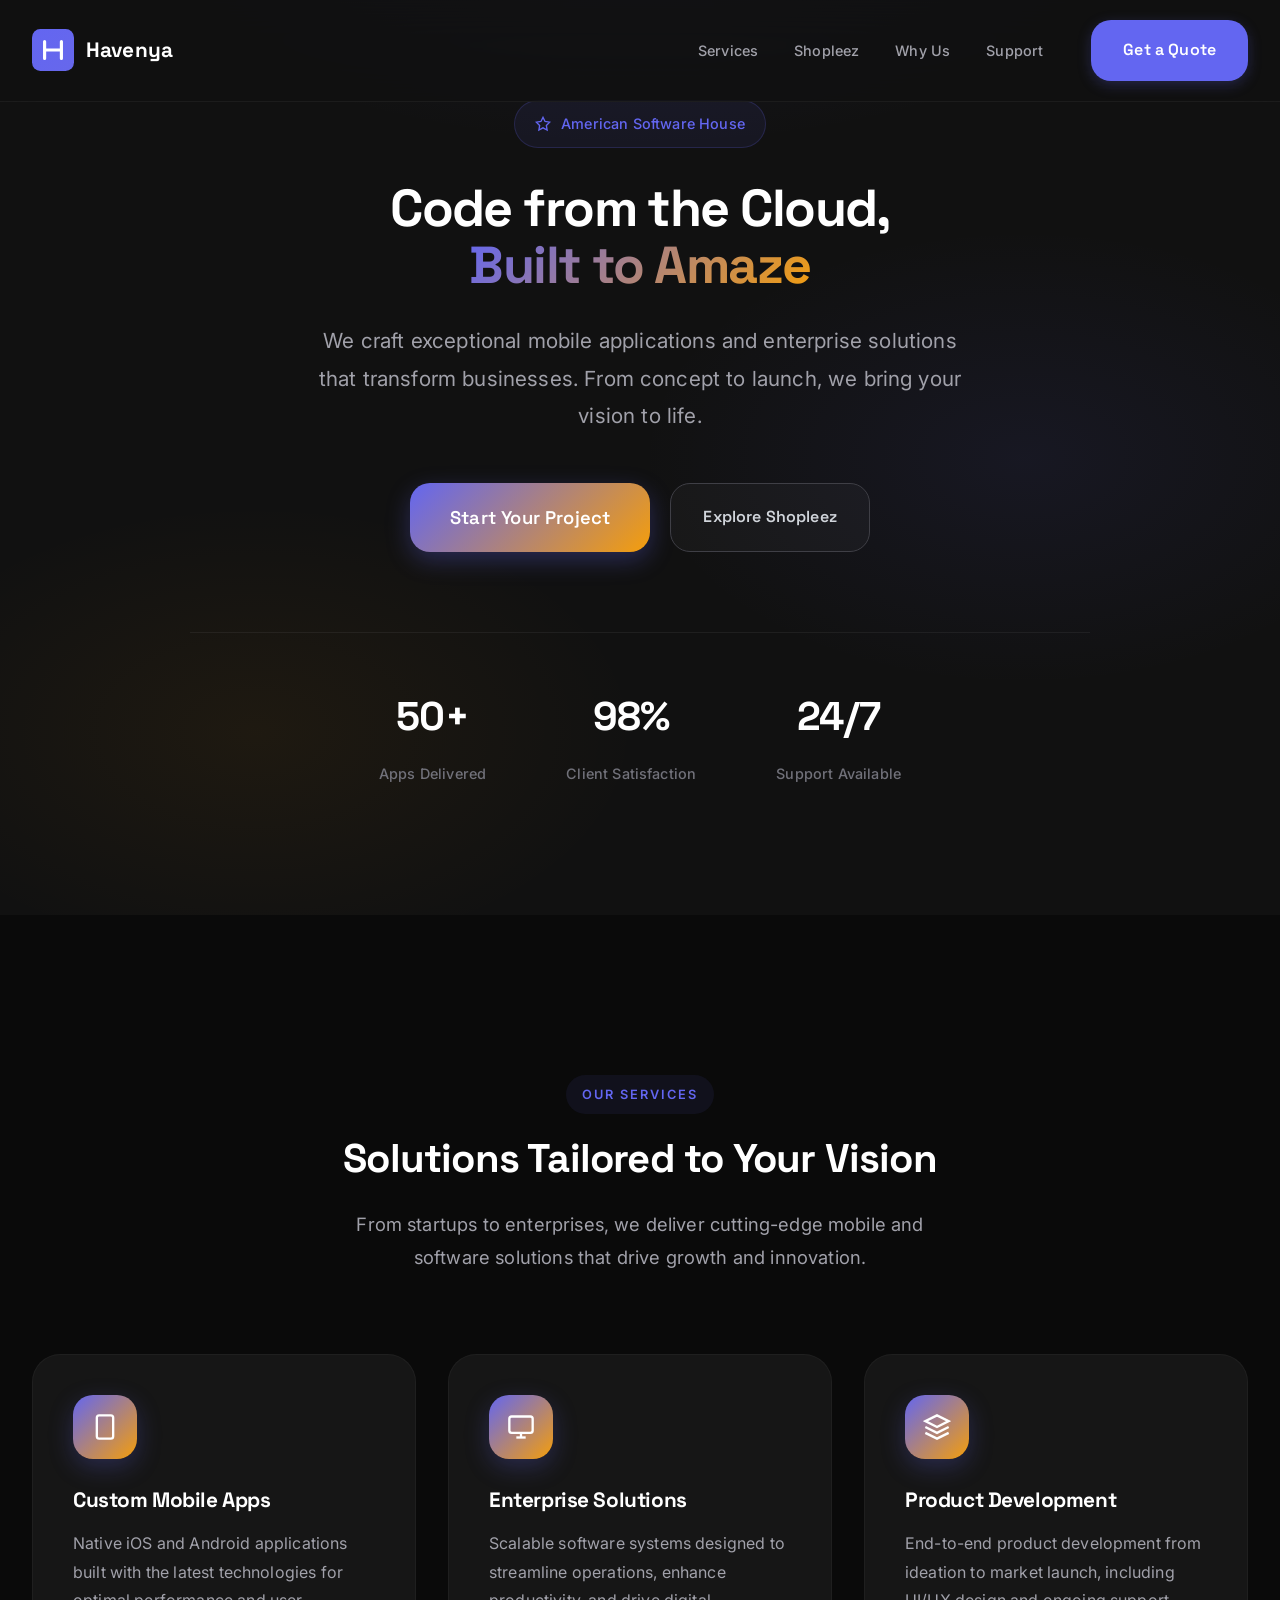
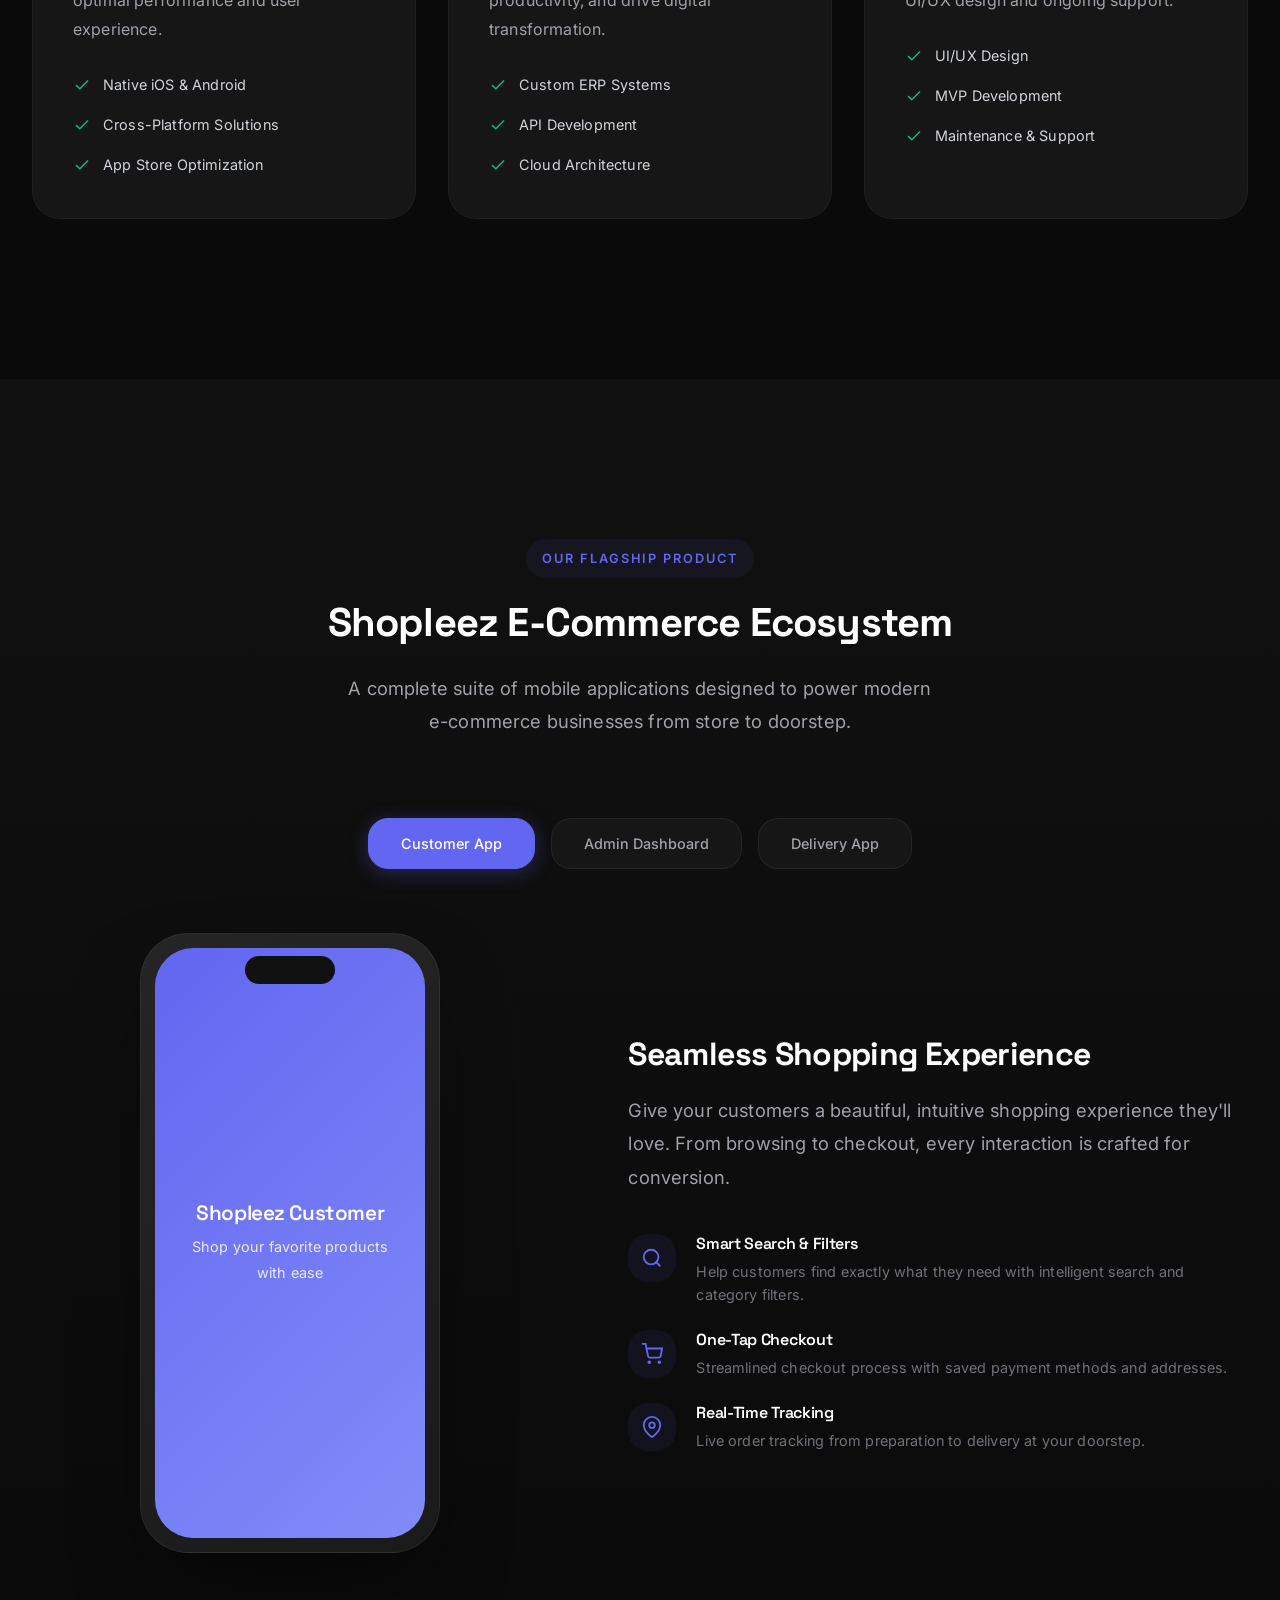
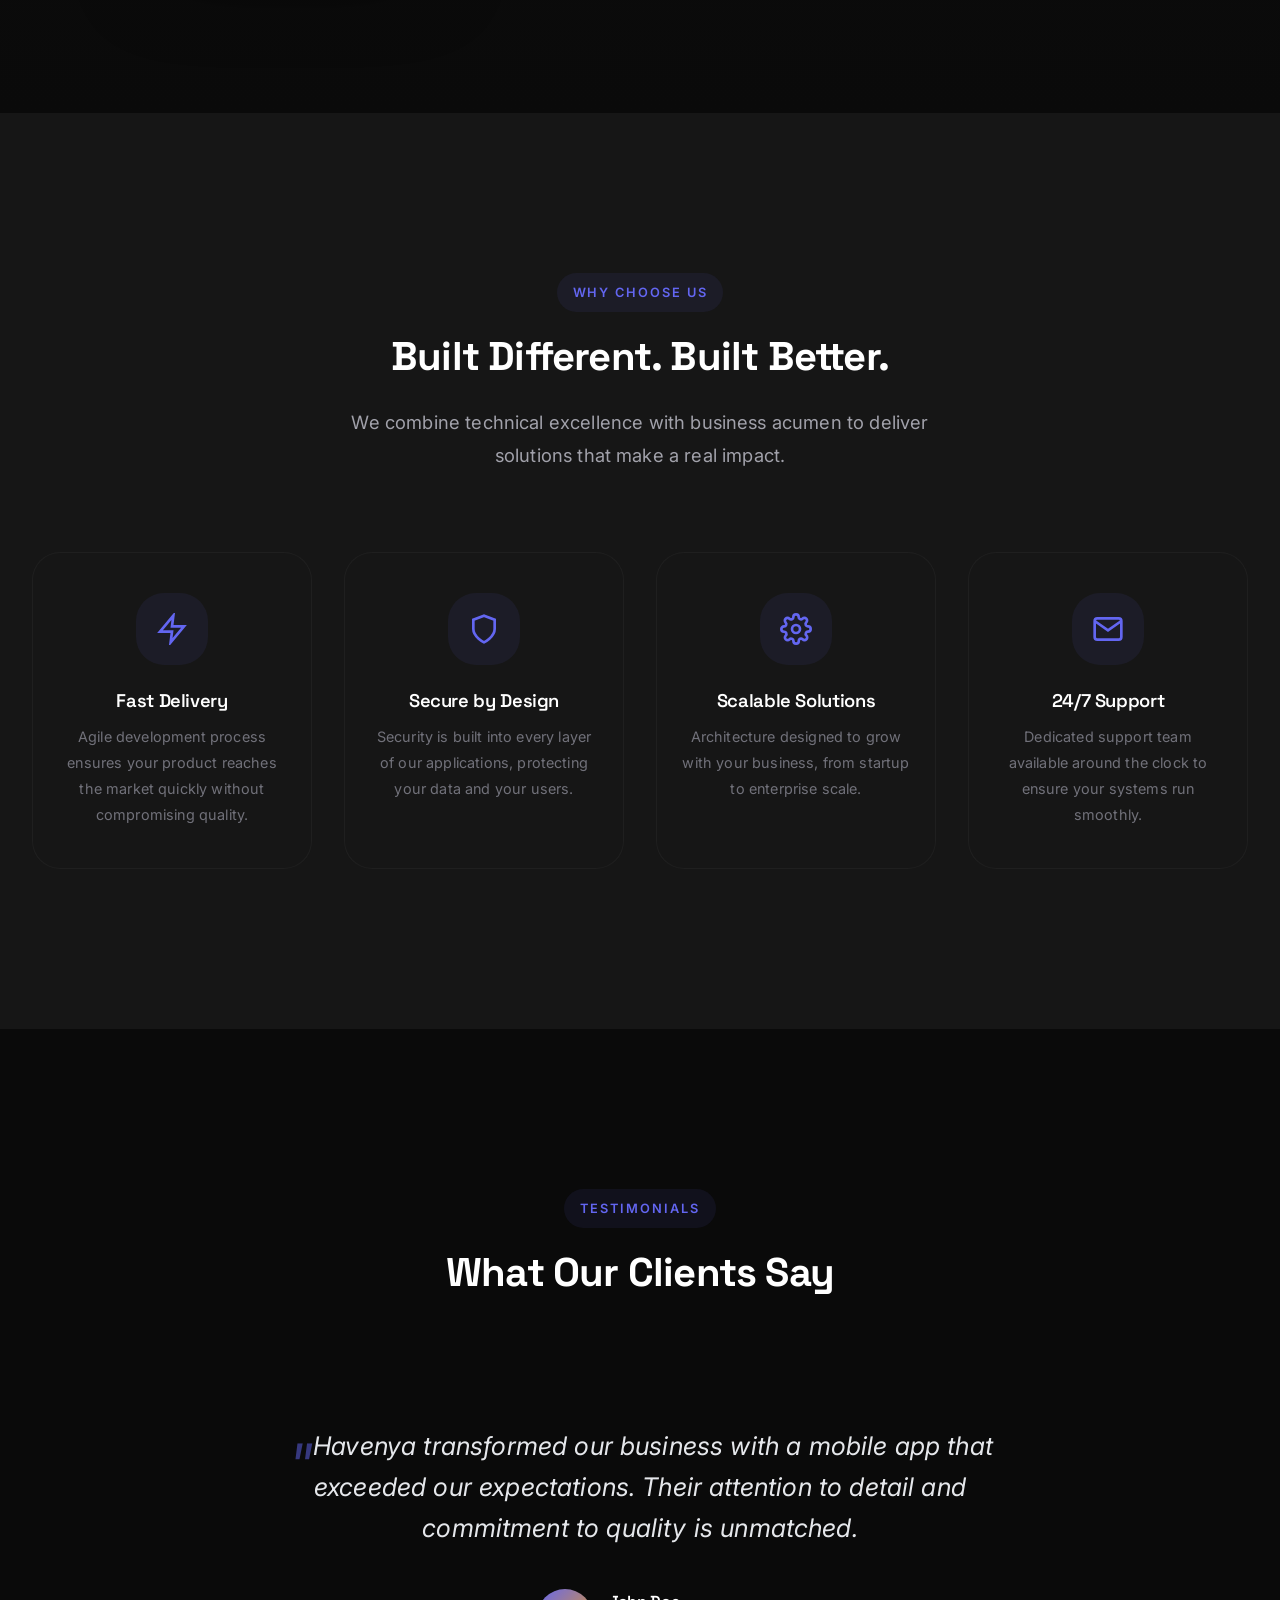
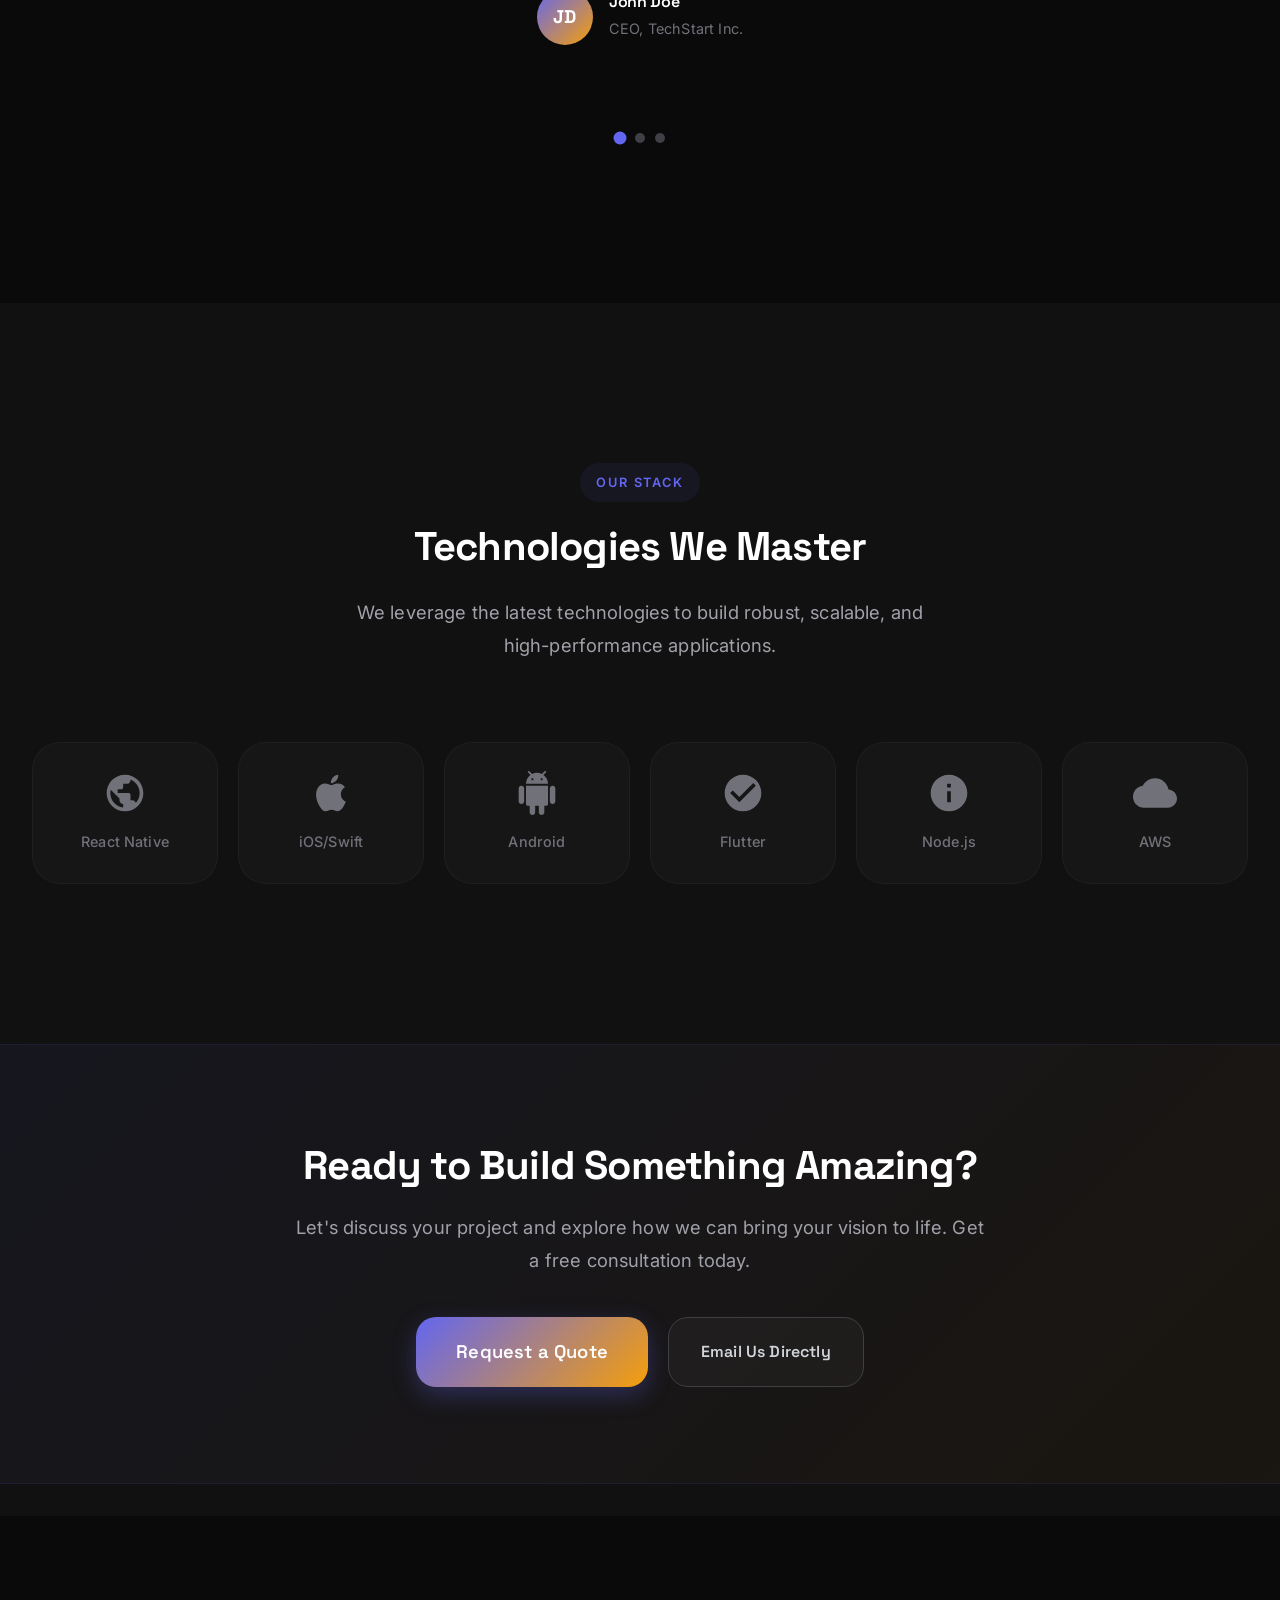
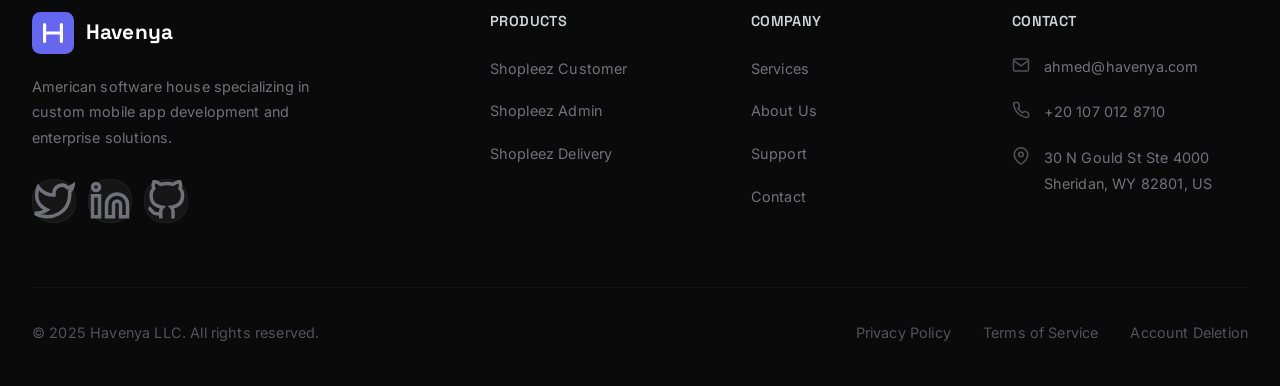
==== index.html @ 18d8fd51 "Initial commit: Havenya landing page - Homepage with hero, services, Shopleez showcase, testimonials" ====
<!DOCTYPE html>
<html lang="en">
<head>
  <meta charset="UTF-8">
  <meta name="viewport" content="width=device-width, initial-scale=1.0">
  <meta http-equiv="X-UA-Compatible" content="IE=edge">

  <!-- Primary Meta Tags -->
  <title>Havenya - Custom Mobile App Development | Software House</title>
  <meta name="title" content="Havenya - Custom Mobile App Development | Software House">
  <meta name="description" content="Havenya is an American software house specializing in custom mobile app development, enterprise solutions, and our flagship product Shopleez - a complete e-commerce ecosystem.">
  <meta name="keywords" content="mobile app development, custom software, iOS development, Android development, Shopleez, e-commerce app, software house, USA">
  <meta name="author" content="Havenya LLC">
  <meta name="robots" content="index, follow">

  <!-- Open Graph / Facebook -->
  <meta property="og:type" content="website">
  <meta property="og:url" content="https://havenya.com/">
  <meta property="og:title" content="Havenya - Custom Mobile App Development | Software House">
  <meta property="og:description" content="Havenya is an American software house specializing in custom mobile app development and our flagship product Shopleez.">
  <meta property="og:image" content="https://havenya.com/assets/images/og-image.png">

  <!-- Twitter -->
  <meta property="twitter:card" content="summary_large_image">
  <meta property="twitter:url" content="https://havenya.com/">
  <meta property="twitter:title" content="Havenya - Custom Mobile App Development | Software House">
  <meta property="twitter:description" content="Havenya is an American software house specializing in custom mobile app development and our flagship product Shopleez.">
  <meta property="twitter:image" content="https://havenya.com/assets/images/og-image.png">

  <!-- Favicon -->
  <link rel="icon" type="image/svg+xml" href="data:image/svg+xml,<svg xmlns='http://www.w3.org/2000/svg' viewBox='0 0 100 100'><text y='.9em' font-size='90'>H</text></svg>">

  <!-- Fonts -->
  <link rel="preconnect" href="https://fonts.googleapis.com">
  <link rel="preconnect" href="https://fonts.gstatic.com" crossorigin>
  <link href="https://fonts.googleapis.com/css2?family=Inter:wght@400;500;600&family=Space+Grotesk:wght@500;600;700&display=swap" rel="stylesheet">

  <!-- Stylesheets -->
  <link rel="stylesheet" href="css/styles.css">
  <link rel="stylesheet" href="css/responsive.css">

  <!-- JSON-LD Structured Data -->
  <script type="application/ld+json">
  {
    "@context": "https://schema.org",
    "@type": "Organization",
    "name": "Havenya LLC",
    "url": "https://havenya.com",
    "logo": "https://havenya.com/assets/images/logo/havenya-logo.png",
    "description": "American software house specializing in custom mobile app development and enterprise solutions.",
    "address": {
      "@type": "PostalAddress",
      "streetAddress": "30 N Gould St Ste 4000",
      "addressLocality": "Sheridan",
      "addressRegion": "WY",
      "postalCode": "82801-6317",
      "addressCountry": "US"
    },
    "contactPoint": {
      "@type": "ContactPoint",
      "telephone": "+201070128710",
      "contactType": "customer service",
      "email": "ahmed@havenya.com"
    },
    "sameAs": [
      "https://twitter.com/havenya",
      "https://linkedin.com/company/havenya"
    ]
  }
  </script>
  <script type="application/ld+json">
  {
    "@context": "https://schema.org",
    "@type": "SoftwareApplication",
    "name": "Shopleez",
    "applicationCategory": "BusinessApplication",
    "operatingSystem": "iOS, Android",
    "offers": {
      "@type": "Offer",
      "price": "0",
      "priceCurrency": "USD"
    },
    "author": {
      "@type": "Organization",
      "name": "Havenya LLC"
    },
    "description": "Complete e-commerce ecosystem with Customer, Admin, and Delivery apps."
  }
  </script>
</head>
<body>
  <!-- Navigation -->
  <nav class="navbar" role="navigation" aria-label="Main navigation">
    <div class="container">
      <a href="/" class="navbar-logo" aria-label="Havenya Home">
        <svg viewBox="0 0 40 40" fill="none" xmlns="http://www.w3.org/2000/svg" aria-hidden="true">
          <rect width="40" height="40" rx="8" fill="url(#logo-gradient)"/>
          <path d="M12 12V28M12 20H28M28 12V28" stroke="white" stroke-width="3" stroke-linecap="round"/>
          <defs>
            <linearGradient id="logo-gradient" x1="0" y1="0" x2="40" y2="40">
              <stop stop-color="#6366f1"/>
              <stop offset="1" stop-color="#f59e0b"/>
            </linearGradient>
          </defs>
        </svg>
        Havenya
      </a>

      <button class="navbar-toggle" aria-label="Toggle menu" aria-expanded="false">
        <span></span>
        <span></span>
        <span></span>
      </button>

      <div class="navbar-menu">
        <ul class="navbar-links">
          <li><a href="#services" class="navbar-link">Services</a></li>
          <li><a href="#shopleez" class="navbar-link">Shopleez</a></li>
          <li><a href="#why-havenya" class="navbar-link">Why Us</a></li>
          <li><a href="support.html" class="navbar-link">Support</a></li>
        </ul>
        <a href="support.html#contact-form" class="btn btn-primary">Get a Quote</a>
      </div>
    </div>
  </nav>

  <!-- Hero Section -->
  <section class="hero" id="hero">
    <div class="container">
      <div class="hero-content">
        <span class="hero-badge" data-animate>
          <svg width="16" height="16" viewBox="0 0 24 24" fill="none" stroke="currentColor" stroke-width="2" aria-hidden="true">
            <polygon points="12 2 15.09 8.26 22 9.27 17 14.14 18.18 21.02 12 17.77 5.82 21.02 7 14.14 2 9.27 8.91 8.26 12 2"/>
          </svg>
          American Software House
        </span>
        <h1 class="hero-title" data-animate>
          Code from the Cloud,<br>
          <span class="text-gradient">Built to Amaze</span>
        </h1>
        <p class="hero-subtitle" data-animate>
          We craft exceptional mobile applications and enterprise solutions that transform businesses. From concept to launch, we bring your vision to life.
        </p>
        <div class="hero-buttons" data-animate>
          <a href="support.html#contact-form" class="btn btn-cta">Start Your Project</a>
          <a href="#shopleez" class="btn btn-secondary">Explore Shopleez</a>
        </div>
        <div class="hero-stats" data-animate>
          <div class="hero-stat">
            <div class="hero-stat-value">50+</div>
            <div class="hero-stat-label">Apps Delivered</div>
          </div>
          <div class="hero-stat">
            <div class="hero-stat-value">98%</div>
            <div class="hero-stat-label">Client Satisfaction</div>
          </div>
          <div class="hero-stat">
            <div class="hero-stat-value">24/7</div>
            <div class="hero-stat-label">Support Available</div>
          </div>
        </div>
      </div>
    </div>
  </section>

  <!-- Services Section -->
  <section class="section section-dark" id="services">
    <div class="container">
      <header class="section-header" data-animate>
        <span class="section-label">Our Services</span>
        <h2 class="section-title">Solutions Tailored to Your Vision</h2>
        <p class="section-description">From startups to enterprises, we deliver cutting-edge mobile and software solutions that drive growth and innovation.</p>
      </header>

      <div class="services-grid">
        <article class="service-card" data-animate>
          <div class="service-icon">
            <svg viewBox="0 0 24 24" fill="none" stroke="currentColor" stroke-width="2" aria-hidden="true">
              <rect x="5" y="2" width="14" height="20" rx="2" ry="2"/>
              <line x1="12" y1="18" x2="12.01" y2="18"/>
            </svg>
          </div>
          <h3 class="service-title">Custom Mobile Apps</h3>
          <p class="service-description">Native iOS and Android applications built with the latest technologies for optimal performance and user experience.</p>
          <ul class="service-features">
            <li class="service-feature">
              <svg viewBox="0 0 24 24" fill="none" stroke="currentColor" stroke-width="2" aria-hidden="true"><polyline points="20 6 9 17 4 12"/></svg>
              Native iOS &amp; Android
            </li>
            <li class="service-feature">
              <svg viewBox="0 0 24 24" fill="none" stroke="currentColor" stroke-width="2" aria-hidden="true"><polyline points="20 6 9 17 4 12"/></svg>
              Cross-Platform Solutions
            </li>
            <li class="service-feature">
              <svg viewBox="0 0 24 24" fill="none" stroke="currentColor" stroke-width="2" aria-hidden="true"><polyline points="20 6 9 17 4 12"/></svg>
              App Store Optimization
            </li>
          </ul>
        </article>

        <article class="service-card" data-animate>
          <div class="service-icon">
            <svg viewBox="0 0 24 24" fill="none" stroke="currentColor" stroke-width="2" aria-hidden="true">
              <rect x="2" y="3" width="20" height="14" rx="2" ry="2"/>
              <line x1="8" y1="21" x2="16" y2="21"/>
              <line x1="12" y1="17" x2="12" y2="21"/>
            </svg>
          </div>
          <h3 class="service-title">Enterprise Solutions</h3>
          <p class="service-description">Scalable software systems designed to streamline operations, enhance productivity, and drive digital transformation.</p>
          <ul class="service-features">
            <li class="service-feature">
              <svg viewBox="0 0 24 24" fill="none" stroke="currentColor" stroke-width="2" aria-hidden="true"><polyline points="20 6 9 17 4 12"/></svg>
              Custom ERP Systems
            </li>
            <li class="service-feature">
              <svg viewBox="0 0 24 24" fill="none" stroke="currentColor" stroke-width="2" aria-hidden="true"><polyline points="20 6 9 17 4 12"/></svg>
              API Development
            </li>
            <li class="service-feature">
              <svg viewBox="0 0 24 24" fill="none" stroke="currentColor" stroke-width="2" aria-hidden="true"><polyline points="20 6 9 17 4 12"/></svg>
              Cloud Architecture
            </li>
          </ul>
        </article>

        <article class="service-card" data-animate>
          <div class="service-icon">
            <svg viewBox="0 0 24 24" fill="none" stroke="currentColor" stroke-width="2" aria-hidden="true">
              <path d="M12 2L2 7l10 5 10-5-10-5z"/>
              <path d="M2 17l10 5 10-5"/>
              <path d="M2 12l10 5 10-5"/>
            </svg>
          </div>
          <h3 class="service-title">Product Development</h3>
          <p class="service-description">End-to-end product development from ideation to market launch, including UI/UX design and ongoing support.</p>
          <ul class="service-features">
            <li class="service-feature">
              <svg viewBox="0 0 24 24" fill="none" stroke="currentColor" stroke-width="2" aria-hidden="true"><polyline points="20 6 9 17 4 12"/></svg>
              UI/UX Design
            </li>
            <li class="service-feature">
              <svg viewBox="0 0 24 24" fill="none" stroke="currentColor" stroke-width="2" aria-hidden="true"><polyline points="20 6 9 17 4 12"/></svg>
              MVP Development
            </li>
            <li class="service-feature">
              <svg viewBox="0 0 24 24" fill="none" stroke="currentColor" stroke-width="2" aria-hidden="true"><polyline points="20 6 9 17 4 12"/></svg>
              Maintenance &amp; Support
            </li>
          </ul>
        </article>
      </div>
    </div>
  </section>

  <!-- Shopleez Section -->
  <section class="section shopleez" id="shopleez">
    <div class="container">
      <header class="section-header" data-animate>
        <span class="section-label">Our Flagship Product</span>
        <h2 class="section-title">Shopleez E-Commerce Ecosystem</h2>
        <p class="section-description">A complete suite of mobile applications designed to power modern e-commerce businesses from store to doorstep.</p>
      </header>

      <div class="shopleez-tabs" data-animate role="tablist">
        <button class="shopleez-tab active" data-tab="customer" role="tab" aria-selected="true" aria-controls="customer-panel">Customer App</button>
        <button class="shopleez-tab" data-tab="admin" role="tab" aria-selected="false" aria-controls="admin-panel">Admin Dashboard</button>
        <button class="shopleez-tab" data-tab="delivery" role="tab" aria-selected="false" aria-controls="delivery-panel">Delivery App</button>
      </div>

      <div class="shopleez-content active" id="customer-panel" role="tabpanel" aria-labelledby="customer-tab">
        <div class="shopleez-mockup">
          <div class="phone-mockup animate-float">
            <div class="phone-screen">
              <div class="phone-screen-content">
                <h4>Shopleez Customer</h4>
                <p>Shop your favorite products with ease</p>
              </div>
            </div>
          </div>
        </div>
        <div class="shopleez-info">
          <h3>Seamless Shopping Experience</h3>
          <p>Give your customers a beautiful, intuitive shopping experience they'll love. From browsing to checkout, every interaction is crafted for conversion.</p>
          <div class="shopleez-features">
            <div class="shopleez-feature">
              <div class="shopleez-feature-icon">
                <svg viewBox="0 0 24 24" fill="none" stroke="currentColor" stroke-width="2" aria-hidden="true">
                  <circle cx="11" cy="11" r="8"/><line x1="21" y1="21" x2="16.65" y2="16.65"/>
                </svg>
              </div>
              <div class="shopleez-feature-text">
                <h4>Smart Search &amp; Filters</h4>
                <p>Help customers find exactly what they need with intelligent search and category filters.</p>
              </div>
            </div>
            <div class="shopleez-feature">
              <div class="shopleez-feature-icon">
                <svg viewBox="0 0 24 24" fill="none" stroke="currentColor" stroke-width="2" aria-hidden="true">
                  <circle cx="9" cy="21" r="1"/><circle cx="20" cy="21" r="1"/>
                  <path d="M1 1h4l2.68 13.39a2 2 0 0 0 2 1.61h9.72a2 2 0 0 0 2-1.61L23 6H6"/>
                </svg>
              </div>
              <div class="shopleez-feature-text">
                <h4>One-Tap Checkout</h4>
                <p>Streamlined checkout process with saved payment methods and addresses.</p>
              </div>
            </div>
            <div class="shopleez-feature">
              <div class="shopleez-feature-icon">
                <svg viewBox="0 0 24 24" fill="none" stroke="currentColor" stroke-width="2" aria-hidden="true">
                  <path d="M21 10c0 7-9 13-9 13s-9-6-9-13a9 9 0 0 1 18 0z"/><circle cx="12" cy="10" r="3"/>
                </svg>
              </div>
              <div class="shopleez-feature-text">
                <h4>Real-Time Tracking</h4>
                <p>Live order tracking from preparation to delivery at your doorstep.</p>
              </div>
            </div>
          </div>
        </div>
      </div>

      <div class="shopleez-content" id="admin-panel" role="tabpanel" aria-labelledby="admin-tab">
        <div class="shopleez-mockup">
          <div class="phone-mockup animate-float">
            <div class="phone-screen" style="background: linear-gradient(135deg, #f59e0b, #fbbf24);">
              <div class="phone-screen-content">
                <h4>Shopleez Admin</h4>
                <p>Manage your business on the go</p>
              </div>
            </div>
          </div>
        </div>
        <div class="shopleez-info">
          <h3>Complete Business Control</h3>
          <p>Manage your entire e-commerce operation from a single powerful dashboard. Monitor sales, manage inventory, and make data-driven decisions.</p>
          <div class="shopleez-features">
            <div class="shopleez-feature">
              <div class="shopleez-feature-icon">
                <svg viewBox="0 0 24 24" fill="none" stroke="currentColor" stroke-width="2" aria-hidden="true">
                  <line x1="18" y1="20" x2="18" y2="10"/><line x1="12" y1="20" x2="12" y2="4"/>
                  <line x1="6" y1="20" x2="6" y2="14"/>
                </svg>
              </div>
              <div class="shopleez-feature-text">
                <h4>Analytics Dashboard</h4>
                <p>Real-time insights into sales, customers, and product performance.</p>
              </div>
            </div>
            <div class="shopleez-feature">
              <div class="shopleez-feature-icon">
                <svg viewBox="0 0 24 24" fill="none" stroke="currentColor" stroke-width="2" aria-hidden="true">
                  <path d="M6 2L3 6v14a2 2 0 0 0 2 2h14a2 2 0 0 0 2-2V6l-3-4z"/>
                  <line x1="3" y1="6" x2="21" y2="6"/><path d="M16 10a4 4 0 0 1-8 0"/>
                </svg>
              </div>
              <div class="shopleez-feature-text">
                <h4>Inventory Management</h4>
                <p>Track stock levels, set alerts, and manage products effortlessly.</p>
              </div>
            </div>
            <div class="shopleez-feature">
              <div class="shopleez-feature-icon">
                <svg viewBox="0 0 24 24" fill="none" stroke="currentColor" stroke-width="2" aria-hidden="true">
                  <path d="M17 21v-2a4 4 0 0 0-4-4H5a4 4 0 0 0-4 4v2"/>
                  <circle cx="9" cy="7" r="4"/><path d="M23 21v-2a4 4 0 0 0-3-3.87"/>
                  <path d="M16 3.13a4 4 0 0 1 0 7.75"/>
                </svg>
              </div>
              <div class="shopleez-feature-text">
                <h4>Team Management</h4>
                <p>Assign roles and permissions to your staff with granular control.</p>
              </div>
            </div>
          </div>
        </div>
      </div>

      <div class="shopleez-content" id="delivery-panel" role="tabpanel" aria-labelledby="delivery-tab">
        <div class="shopleez-mockup">
          <div class="phone-mockup animate-float">
            <div class="phone-screen" style="background: linear-gradient(135deg, #10b981, #34d399);">
              <div class="phone-screen-content">
                <h4>Shopleez Delivery</h4>
                <p>Efficient deliveries, happy customers</p>
              </div>
            </div>
          </div>
        </div>
        <div class="shopleez-info">
          <h3>Streamlined Delivery Operations</h3>
          <p>Empower your delivery team with an app designed for efficiency. Optimized routes, real-time updates, and seamless communication.</p>
          <div class="shopleez-features">
            <div class="shopleez-feature">
              <div class="shopleez-feature-icon">
                <svg viewBox="0 0 24 24" fill="none" stroke="currentColor" stroke-width="2" aria-hidden="true">
                  <polygon points="3 11 22 2 13 21 11 13 3 11"/>
                </svg>
              </div>
              <div class="shopleez-feature-text">
                <h4>Route Optimization</h4>
                <p>Smart routing algorithms to minimize delivery time and fuel costs.</p>
              </div>
            </div>
            <div class="shopleez-feature">
              <div class="shopleez-feature-icon">
                <svg viewBox="0 0 24 24" fill="none" stroke="currentColor" stroke-width="2" aria-hidden="true">
                  <path d="M22 11.08V12a10 10 0 1 1-5.93-9.14"/>
                  <polyline points="22 4 12 14.01 9 11.01"/>
                </svg>
              </div>
              <div class="shopleez-feature-text">
                <h4>Proof of Delivery</h4>
                <p>Digital signatures and photo confirmation for every delivery.</p>
              </div>
            </div>
            <div class="shopleez-feature">
              <div class="shopleez-feature-icon">
                <svg viewBox="0 0 24 24" fill="none" stroke="currentColor" stroke-width="2" aria-hidden="true">
                  <path d="M21 15a2 2 0 0 1-2 2H7l-4 4V5a2 2 0 0 1 2-2h14a2 2 0 0 1 2 2z"/>
                </svg>
              </div>
              <div class="shopleez-feature-text">
                <h4>In-App Communication</h4>
                <p>Direct messaging with customers and support for quick issue resolution.</p>
              </div>
            </div>
          </div>
        </div>
      </div>
    </div>
  </section>

  <!-- Why Havenya Section -->
  <section class="section section-light" id="why-havenya">
    <div class="container">
      <header class="section-header" data-animate>
        <span class="section-label">Why Choose Us</span>
        <h2 class="section-title">Built Different. Built Better.</h2>
        <p class="section-description">We combine technical excellence with business acumen to deliver solutions that make a real impact.</p>
      </header>

      <div class="why-grid">
        <div class="why-card" data-animate>
          <div class="why-icon">
            <svg viewBox="0 0 24 24" fill="none" stroke="currentColor" stroke-width="2" aria-hidden="true">
              <path d="M13 2L3 14h9l-1 8 10-12h-9l1-8z"/>
            </svg>
          </div>
          <h3 class="why-title">Fast Delivery</h3>
          <p class="why-description">Agile development process ensures your product reaches the market quickly without compromising quality.</p>
        </div>

        <div class="why-card" data-animate>
          <div class="why-icon">
            <svg viewBox="0 0 24 24" fill="none" stroke="currentColor" stroke-width="2" aria-hidden="true">
              <path d="M12 22s8-4 8-10V5l-8-3-8 3v7c0 6 8 10 8 10z"/>
            </svg>
          </div>
          <h3 class="why-title">Secure by Design</h3>
          <p class="why-description">Security is built into every layer of our applications, protecting your data and your users.</p>
        </div>

        <div class="why-card" data-animate>
          <div class="why-icon">
            <svg viewBox="0 0 24 24" fill="none" stroke="currentColor" stroke-width="2" aria-hidden="true">
              <circle cx="12" cy="12" r="3"/><path d="M19.4 15a1.65 1.65 0 0 0 .33 1.82l.06.06a2 2 0 0 1 0 2.83 2 2 0 0 1-2.83 0l-.06-.06a1.65 1.65 0 0 0-1.82-.33 1.65 1.65 0 0 0-1 1.51V21a2 2 0 0 1-2 2 2 2 0 0 1-2-2v-.09A1.65 1.65 0 0 0 9 19.4a1.65 1.65 0 0 0-1.82.33l-.06.06a2 2 0 0 1-2.83 0 2 2 0 0 1 0-2.83l.06-.06a1.65 1.65 0 0 0 .33-1.82 1.65 1.65 0 0 0-1.51-1H3a2 2 0 0 1-2-2 2 2 0 0 1 2-2h.09A1.65 1.65 0 0 0 4.6 9a1.65 1.65 0 0 0-.33-1.82l-.06-.06a2 2 0 0 1 0-2.83 2 2 0 0 1 2.83 0l.06.06a1.65 1.65 0 0 0 1.82.33H9a1.65 1.65 0 0 0 1-1.51V3a2 2 0 0 1 2-2 2 2 0 0 1 2 2v.09a1.65 1.65 0 0 0 1 1.51 1.65 1.65 0 0 0 1.82-.33l.06-.06a2 2 0 0 1 2.83 0 2 2 0 0 1 0 2.83l-.06.06a1.65 1.65 0 0 0-.33 1.82V9a1.65 1.65 0 0 0 1.51 1H21a2 2 0 0 1 2 2 2 2 0 0 1-2 2h-.09a1.65 1.65 0 0 0-1.51 1z"/>
            </svg>
          </div>
          <h3 class="why-title">Scalable Solutions</h3>
          <p class="why-description">Architecture designed to grow with your business, from startup to enterprise scale.</p>
        </div>

        <div class="why-card" data-animate>
          <div class="why-icon">
            <svg viewBox="0 0 24 24" fill="none" stroke="currentColor" stroke-width="2" aria-hidden="true">
              <path d="M4 4h16c1.1 0 2 .9 2 2v12c0 1.1-.9 2-2 2H4c-1.1 0-2-.9-2-2V6c0-1.1.9-2 2-2z"/>
              <polyline points="22,6 12,13 2,6"/>
            </svg>
          </div>
          <h3 class="why-title">24/7 Support</h3>
          <p class="why-description">Dedicated support team available around the clock to ensure your systems run smoothly.</p>
        </div>
      </div>
    </div>
  </section>

  <!-- Testimonials Section -->
  <section class="section section-dark" id="testimonials">
    <div class="container">
      <header class="section-header" data-animate>
        <span class="section-label">Testimonials</span>
        <h2 class="section-title">What Our Clients Say</h2>
      </header>

      <div class="testimonials-slider" data-animate>
        <div class="testimonial active">
          <p class="testimonial-quote">Havenya transformed our business with a mobile app that exceeded our expectations. Their attention to detail and commitment to quality is unmatched.</p>
          <div class="testimonial-author">
            <div class="testimonial-avatar">JD</div>
            <div class="testimonial-info">
              <h4>John Doe</h4>
              <p>CEO, TechStart Inc.</p>
            </div>
          </div>
        </div>

        <div class="testimonial">
          <p class="testimonial-quote">The Shopleez platform revolutionized how we manage our e-commerce operations. Sales increased by 40% in the first quarter after launch.</p>
          <div class="testimonial-author">
            <div class="testimonial-avatar">SM</div>
            <div class="testimonial-info">
              <h4>Sarah Miller</h4>
              <p>Founder, ShopWave</p>
            </div>
          </div>
        </div>

        <div class="testimonial">
          <p class="testimonial-quote">Working with Havenya was a game-changer. They delivered on time, on budget, and the app quality is exceptional. Highly recommended!</p>
          <div class="testimonial-author">
            <div class="testimonial-avatar">MK</div>
            <div class="testimonial-info">
              <h4>Michael Kim</h4>
              <p>CTO, DataFlow</p>
            </div>
          </div>
        </div>

        <div class="testimonials-dots" role="tablist" aria-label="Testimonial navigation">
          <button class="testimonial-dot active" data-index="0" role="tab" aria-selected="true" aria-label="Testimonial 1"></button>
          <button class="testimonial-dot" data-index="1" role="tab" aria-selected="false" aria-label="Testimonial 2"></button>
          <button class="testimonial-dot" data-index="2" role="tab" aria-selected="false" aria-label="Testimonial 3"></button>
        </div>
      </div>
    </div>
  </section>

  <!-- Tech Stack Section -->
  <section class="section" id="tech-stack">
    <div class="container">
      <header class="section-header" data-animate>
        <span class="section-label">Our Stack</span>
        <h2 class="section-title">Technologies We Master</h2>
        <p class="section-description">We leverage the latest technologies to build robust, scalable, and high-performance applications.</p>
      </header>

      <div class="tech-grid" data-animate>
        <div class="tech-item">
          <svg viewBox="0 0 24 24" fill="currentColor" aria-hidden="true">
            <path d="M12 2C6.48 2 2 6.48 2 12s4.48 10 10 10 10-4.48 10-10S17.52 2 12 2zm-1 17.93c-3.95-.49-7-3.85-7-7.93 0-.62.08-1.21.21-1.79L9 15v1c0 1.1.9 2 2 2v1.93zm6.9-2.54c-.26-.81-1-1.39-1.9-1.39h-1v-3c0-.55-.45-1-1-1H8v-2h2c.55 0 1-.45 1-1V7h2c1.1 0 2-.9 2-2v-.41c2.93 1.19 5 4.06 5 7.41 0 2.08-.8 3.97-2.1 5.39z"/>
          </svg>
          <span>React Native</span>
        </div>
        <div class="tech-item">
          <svg viewBox="0 0 24 24" fill="currentColor" aria-hidden="true">
            <path d="M18.71 19.5c-.83 1.24-1.71 2.45-3.05 2.47-1.34.03-1.77-.79-3.29-.79-1.53 0-2 .77-3.27.82-1.31.05-2.3-1.32-3.14-2.53C4.25 17 2.94 12.45 4.7 9.39c.87-1.52 2.43-2.48 4.12-2.51 1.28-.02 2.5.87 3.29.87.78 0 2.26-1.07 3.81-.91.65.03 2.47.26 3.64 1.98-.09.06-2.17 1.28-2.15 3.81.03 3.02 2.65 4.03 2.68 4.04-.03.07-.42 1.44-1.38 2.83M13 3.5c.73-.83 1.94-1.46 2.94-1.5.13 1.17-.34 2.35-1.04 3.19-.69.85-1.83 1.51-2.95 1.42-.15-1.15.41-2.35 1.05-3.11z"/>
          </svg>
          <span>iOS/Swift</span>
        </div>
        <div class="tech-item">
          <svg viewBox="0 0 24 24" fill="currentColor" aria-hidden="true">
            <path d="M6 18c0 .55.45 1 1 1h1v3.5c0 .83.67 1.5 1.5 1.5s1.5-.67 1.5-1.5V19h2v3.5c0 .83.67 1.5 1.5 1.5s1.5-.67 1.5-1.5V19h1c.55 0 1-.45 1-1V8H6v10zM3.5 8C2.67 8 2 8.67 2 9.5v7c0 .83.67 1.5 1.5 1.5S5 17.33 5 16.5v-7C5 8.67 4.33 8 3.5 8zm17 0c-.83 0-1.5.67-1.5 1.5v7c0 .83.67 1.5 1.5 1.5s1.5-.67 1.5-1.5v-7c0-.83-.67-1.5-1.5-1.5zm-4.97-5.84l1.3-1.3c.2-.2.2-.51 0-.71-.2-.2-.51-.2-.71 0l-1.48 1.48C13.85 1.23 12.95 1 12 1c-.96 0-1.86.23-2.66.63L7.85.15c-.2-.2-.51-.2-.71 0-.2.2-.2.51 0 .71l1.31 1.31C6.97 3.26 6 5.01 6 7h12c0-1.99-.97-3.75-2.47-4.84zM10 5H9V4h1v1zm5 0h-1V4h1v1z"/>
          </svg>
          <span>Android</span>
        </div>
        <div class="tech-item">
          <svg viewBox="0 0 24 24" fill="currentColor" aria-hidden="true">
            <path d="M12 2C6.48 2 2 6.48 2 12s4.48 10 10 10 10-4.48 10-10S17.52 2 12 2zm-2 15l-5-5 1.41-1.41L10 14.17l7.59-7.59L19 8l-9 9z"/>
          </svg>
          <span>Flutter</span>
        </div>
        <div class="tech-item">
          <svg viewBox="0 0 24 24" fill="currentColor" aria-hidden="true">
            <path d="M12 2C6.48 2 2 6.48 2 12s4.48 10 10 10 10-4.48 10-10S17.52 2 12 2zm1 15h-2v-6h2v6zm0-8h-2V7h2v2z"/>
          </svg>
          <span>Node.js</span>
        </div>
        <div class="tech-item">
          <svg viewBox="0 0 24 24" fill="currentColor" aria-hidden="true">
            <path d="M19.35 10.04C18.67 6.59 15.64 4 12 4 9.11 4 6.6 5.64 5.35 8.04 2.34 8.36 0 10.91 0 14c0 3.31 2.69 6 6 6h13c2.76 0 5-2.24 5-5 0-2.64-2.05-4.78-4.65-4.96z"/>
          </svg>
          <span>AWS</span>
        </div>
      </div>
    </div>
  </section>

  <!-- CTA Banner Section -->
  <section class="section cta-banner" id="cta">
    <div class="container">
      <div class="cta-content" data-animate>
        <h2 class="cta-title">Ready to Build Something Amazing?</h2>
        <p class="cta-description">Let's discuss your project and explore how we can bring your vision to life. Get a free consultation today.</p>
        <div class="cta-buttons">
          <a href="support.html#contact-form" class="btn btn-cta">Request a Quote</a>
          <a href="mailto:ahmed@havenya.com" class="btn btn-secondary">Email Us Directly</a>
        </div>
      </div>
    </div>
  </section>

  <!-- Footer -->
  <footer class="footer" role="contentinfo">
    <div class="container">
      <div class="footer-grid">
        <div class="footer-brand">
          <a href="/" class="navbar-logo">
            <svg viewBox="0 0 40 40" fill="none" xmlns="http://www.w3.org/2000/svg" aria-hidden="true">
              <rect width="40" height="40" rx="8" fill="url(#footer-logo-gradient)"/>
              <path d="M12 12V28M12 20H28M28 12V28" stroke="white" stroke-width="3" stroke-linecap="round"/>
              <defs>
                <linearGradient id="footer-logo-gradient" x1="0" y1="0" x2="40" y2="40">
                  <stop stop-color="#6366f1"/>
                  <stop offset="1" stop-color="#f59e0b"/>
                </linearGradient>
              </defs>
            </svg>
            Havenya
          </a>
          <p>American software house specializing in custom mobile app development and enterprise solutions.</p>
          <div class="footer-social">
            <a href="https://twitter.com/havenya" aria-label="Twitter" target="_blank" rel="noopener noreferrer">
              <svg viewBox="0 0 24 24" fill="none" stroke="currentColor" stroke-width="2" aria-hidden="true">
                <path d="M23 3a10.9 10.9 0 0 1-3.14 1.53 4.48 4.48 0 0 0-7.86 3v1A10.66 10.66 0 0 1 3 4s-4 9 5 13a11.64 11.64 0 0 1-7 2c9 5 20 0 20-11.5a4.5 4.5 0 0 0-.08-.83A7.72 7.72 0 0 0 23 3z"/>
              </svg>
            </a>
            <a href="https://linkedin.com/company/havenya" aria-label="LinkedIn" target="_blank" rel="noopener noreferrer">
              <svg viewBox="0 0 24 24" fill="none" stroke="currentColor" stroke-width="2" aria-hidden="true">
                <path d="M16 8a6 6 0 0 1 6 6v7h-4v-7a2 2 0 0 0-2-2 2 2 0 0 0-2 2v7h-4v-7a6 6 0 0 1 6-6z"/>
                <rect x="2" y="9" width="4" height="12"/><circle cx="4" cy="4" r="2"/>
              </svg>
            </a>
            <a href="https://github.com/havenya" aria-label="GitHub" target="_blank" rel="noopener noreferrer">
              <svg viewBox="0 0 24 24" fill="none" stroke="currentColor" stroke-width="2" aria-hidden="true">
                <path d="M9 19c-5 1.5-5-2.5-7-3m14 6v-3.87a3.37 3.37 0 0 0-.94-2.61c3.14-.35 6.44-1.54 6.44-7A5.44 5.44 0 0 0 20 4.77 5.07 5.07 0 0 0 19.91 1S18.73.65 16 2.48a13.38 13.38 0 0 0-7 0C6.27.65 5.09 1 5.09 1A5.07 5.07 0 0 0 5 4.77a5.44 5.44 0 0 0-1.5 3.78c0 5.42 3.3 6.61 6.44 7A3.37 3.37 0 0 0 9 18.13V22"/>
              </svg>
            </a>
          </div>
        </div>

        <div class="footer-column">
          <h4>Products</h4>
          <ul class="footer-links">
            <li><a href="#shopleez">Shopleez Customer</a></li>
            <li><a href="#shopleez">Shopleez Admin</a></li>
            <li><a href="#shopleez">Shopleez Delivery</a></li>
          </ul>
        </div>

        <div class="footer-column">
          <h4>Company</h4>
          <ul class="footer-links">
            <li><a href="#services">Services</a></li>
            <li><a href="#why-havenya">About Us</a></li>
            <li><a href="support.html">Support</a></li>
            <li><a href="support.html#contact-form">Contact</a></li>
          </ul>
        </div>

        <div class="footer-column">
          <h4>Contact</h4>
          <div class="footer-contact-item">
            <svg viewBox="0 0 24 24" fill="none" stroke="currentColor" stroke-width="2" aria-hidden="true">
              <path d="M4 4h16c1.1 0 2 .9 2 2v12c0 1.1-.9 2-2 2H4c-1.1 0-2-.9-2-2V6c0-1.1.9-2 2-2z"/>
              <polyline points="22,6 12,13 2,6"/>
            </svg>
            <a href="mailto:ahmed@havenya.com">ahmed@havenya.com</a>
          </div>
          <div class="footer-contact-item">
            <svg viewBox="0 0 24 24" fill="none" stroke="currentColor" stroke-width="2" aria-hidden="true">
              <path d="M22 16.92v3a2 2 0 0 1-2.18 2 19.79 19.79 0 0 1-8.63-3.07 19.5 19.5 0 0 1-6-6 19.79 19.79 0 0 1-3.07-8.67A2 2 0 0 1 4.11 2h3a2 2 0 0 1 2 1.72 12.84 12.84 0 0 0 .7 2.81 2 2 0 0 1-.45 2.11L8.09 9.91a16 16 0 0 0 6 6l1.27-1.27a2 2 0 0 1 2.11-.45 12.84 12.84 0 0 0 2.81.7A2 2 0 0 1 22 16.92z"/>
            </svg>
            <a href="tel:+201070128710">+20 107 012 8710</a>
          </div>
          <div class="footer-contact-item">
            <svg viewBox="0 0 24 24" fill="none" stroke="currentColor" stroke-width="2" aria-hidden="true">
              <path d="M21 10c0 7-9 13-9 13s-9-6-9-13a9 9 0 0 1 18 0z"/>
              <circle cx="12" cy="10" r="3"/>
            </svg>
            <span>30 N Gould St Ste 4000<br>Sheridan, WY 82801, US</span>
          </div>
        </div>
      </div>

      <div class="footer-bottom">
        <p class="footer-copyright">&copy; 2025 Havenya LLC. All rights reserved.</p>
        <div class="footer-legal">
          <a href="privacy-policy.html">Privacy Policy</a>
          <a href="terms-of-service.html">Terms of Service</a>
          <a href="account-deletion.html">Account Deletion</a>
        </div>
      </div>
    </div>
  </footer>

  <!-- JavaScript -->
  <script src="js/main.js"></script>
</body>
</html>
---- css/styles.css ----
/* ========================================
   Havenya Landing Page - Main Stylesheet
   ======================================== */

/* ----------------------------------------
   CSS Custom Properties (Design System)
   ---------------------------------------- */
:root {
  /* Colors - Dark Theme */
  --color-primary: #111111;
  --color-primary-light: #1a1a1a;
  --color-primary-dark: #0a0a0a;
  --color-surface: #161616;
  --color-surface-elevated: #1e1e1e;
  --color-accent: #6366f1;
  --color-accent-hover: #4f46e5;
  --color-secondary: #f59e0b;
  --color-secondary-hover: #d97706;
  --color-white: #ffffff;
  --color-gray-100: #f3f4f6;
  --color-gray-200: #e5e7eb;
  --color-gray-300: #d1d5db;
  --color-gray-400: #a1a1aa;
  --color-gray-500: #71717a;
  --color-gray-600: #52525b;
  --color-gray-700: #3f3f46;
  --color-gray-800: #27272a;
  --color-success: #10b981;
  --color-error: #ef4444;

  /* Typography */
  --font-heading: 'Space Grotesk', sans-serif;
  --font-body: 'Inter', sans-serif;

  /* Font Sizes - Slightly larger for readability */
  --text-xs: 0.8rem;
  --text-sm: 0.9rem;
  --text-base: 1rem;
  --text-lg: 1.15rem;
  --text-xl: 1.3rem;
  --text-2xl: 1.6rem;
  --text-3xl: 2rem;
  --text-4xl: 2.5rem;
  --text-5xl: 3.25rem;
  --text-6xl: 4rem;

  /* Spacing - More generous */
  --spacing-xs: 0.375rem;
  --spacing-sm: 0.75rem;
  --spacing-md: 1.25rem;
  --spacing-lg: 1.75rem;
  --spacing-xl: 2.5rem;
  --spacing-2xl: 4rem;
  --spacing-3xl: 5.5rem;
  --spacing-4xl: 8rem;
  --spacing-5xl: 10rem;

  /* Border Radius - Softer curves */
  --radius-sm: 0.375rem;
  --radius-md: 0.75rem;
  --radius-lg: 1.25rem;
  --radius-xl: 1.75rem;
  --radius-2xl: 2rem;
  --radius-full: 9999px;

  /* Shadows - Softer, more subtle */
  --shadow-sm: 0 1px 3px 0 rgb(0 0 0 / 0.1);
  --shadow-md: 0 4px 12px -2px rgb(0 0 0 / 0.15);
  --shadow-lg: 0 12px 24px -4px rgb(0 0 0 / 0.2);
  --shadow-xl: 0 24px 48px -8px rgb(0 0 0 / 0.25);
  --shadow-glow: 0 0 60px rgba(99, 102, 241, 0.25);
  --shadow-glow-secondary: 0 0 60px rgba(245, 158, 11, 0.2);

  /* Transitions */
  --transition-fast: 150ms ease;
  --transition-base: 300ms cubic-bezier(0.4, 0, 0.2, 1);
  --transition-slow: 500ms cubic-bezier(0.4, 0, 0.2, 1);

  /* Container */
  --container-max: 1280px;
  --container-padding: 2rem;

  /* Line Heights */
  --leading-tight: 1.25;
  --leading-normal: 1.6;
  --leading-relaxed: 1.8;
}

/* ----------------------------------------
   Reset & Base Styles
   ---------------------------------------- */
*, *::before, *::after {
  box-sizing: border-box;
  margin: 0;
  padding: 0;
}

html {
  scroll-behavior: smooth;
  font-size: 16px;
}

body {
  font-family: var(--font-body);
  font-size: var(--text-base);
  line-height: var(--leading-relaxed);
  color: var(--color-gray-200);
  background-color: var(--color-primary);
  -webkit-font-smoothing: antialiased;
  -moz-osx-font-smoothing: grayscale;
  letter-spacing: 0.01em;
}

img {
  max-width: 100%;
  height: auto;
  display: block;
}

a {
  color: var(--color-accent);
  text-decoration: none;
  transition: color var(--transition-base);
}

a:hover {
  color: var(--color-accent-hover);
}

ul, ol {
  list-style: none;
}

button {
  cursor: pointer;
  font-family: inherit;
  border: none;
  background: none;
}

input, textarea, select {
  font-family: inherit;
  font-size: inherit;
}

h1, h2, h3, h4, h5, h6 {
  font-family: var(--font-heading);
  font-weight: 700;
  line-height: var(--leading-tight);
  color: var(--color-white);
  letter-spacing: -0.02em;
}

/* ----------------------------------------
   Utility Classes
   ---------------------------------------- */
.container {
  width: 100%;
  max-width: var(--container-max);
  margin: 0 auto;
  padding: 0 var(--container-padding);
}

.section {
  padding: var(--spacing-5xl) 0;
  position: relative;
}

.section-dark {
  background-color: var(--color-primary-dark);
}

.section-light {
  background-color: var(--color-surface);
}

.section-gradient {
  background: linear-gradient(180deg, var(--color-primary) 0%, var(--color-surface) 100%);
}

.text-center {
  text-align: center;
}

.text-gradient {
  background: linear-gradient(135deg, var(--color-accent), var(--color-secondary));
  -webkit-background-clip: text;
  -webkit-text-fill-color: transparent;
  background-clip: text;
}

.visually-hidden {
  position: absolute;
  width: 1px;
  height: 1px;
  padding: 0;
  margin: -1px;
  overflow: hidden;
  clip: rect(0, 0, 0, 0);
  white-space: nowrap;
  border: 0;
}

/* ----------------------------------------
   Buttons
   ---------------------------------------- */
.btn {
  display: inline-flex;
  align-items: center;
  justify-content: center;
  gap: var(--spacing-sm);
  padding: 1rem 2rem;
  font-family: var(--font-heading);
  font-size: var(--text-base);
  font-weight: 600;
  border-radius: var(--radius-lg);
  transition: all var(--transition-base);
  white-space: nowrap;
  letter-spacing: 0.01em;
}

.btn-primary {
  background: var(--color-accent);
  color: var(--color-white);
  box-shadow: 0 4px 14px rgba(99, 102, 241, 0.25);
}

.btn-primary:hover {
  background: var(--color-accent-hover);
  color: var(--color-white);
  transform: translateY(-3px);
  box-shadow: var(--shadow-glow);
}

.btn-secondary {
  background: rgba(255, 255, 255, 0.03);
  color: var(--color-gray-300);
  border: 1.5px solid var(--color-gray-700);
}

.btn-secondary:hover {
  border-color: var(--color-accent);
  color: var(--color-white);
  background: rgba(99, 102, 241, 0.05);
}

.btn-cta {
  background: linear-gradient(135deg, var(--color-accent), var(--color-secondary));
  color: var(--color-white);
  padding: 1.125rem 2.5rem;
  font-size: var(--text-lg);
  box-shadow: 0 8px 24px rgba(99, 102, 241, 0.3);
}

.btn-cta:hover {
  transform: translateY(-3px);
  box-shadow: 0 12px 32px rgba(99, 102, 241, 0.4);
  color: var(--color-white);
}

.btn-sm {
  padding: 0.625rem 1.25rem;
  font-size: var(--text-sm);
}

.btn-lg {
  padding: 1.25rem 3rem;
  font-size: var(--text-lg);
}

/* ----------------------------------------
   Navigation
   ---------------------------------------- */
.navbar {
  position: fixed;
  top: 0;
  left: 0;
  right: 0;
  z-index: 1000;
  padding: 1.25rem 0;
  background: rgba(17, 17, 17, 0.75);
  backdrop-filter: blur(20px);
  -webkit-backdrop-filter: blur(20px);
  border-bottom: 1px solid rgba(255, 255, 255, 0.05);
  transition: all var(--transition-base);
}

.navbar.scrolled {
  padding: 0.875rem 0;
  background: rgba(17, 17, 17, 0.92);
  box-shadow: 0 4px 30px rgba(0, 0, 0, 0.3);
}

.navbar .container {
  display: flex;
  align-items: center;
  justify-content: space-between;
}

.navbar-logo {
  display: flex;
  align-items: center;
  gap: 0.75rem;
  font-family: var(--font-heading);
  font-size: var(--text-xl);
  font-weight: 700;
  color: var(--color-white);
}

.navbar-logo:hover {
  color: var(--color-white);
}

.navbar-logo svg {
  width: 42px;
  height: 42px;
}

.navbar-menu {
  display: flex;
  align-items: center;
  gap: 3rem;
}

.navbar-links {
  display: flex;
  align-items: center;
  gap: 2.25rem;
}

.navbar-link {
  color: var(--color-gray-400);
  font-weight: 500;
  font-size: var(--text-sm);
  transition: color var(--transition-base);
  letter-spacing: 0.01em;
}

.navbar-link:hover {
  color: var(--color-white);
}

.navbar-toggle {
  display: none;
  flex-direction: column;
  gap: 5px;
  padding: var(--spacing-sm);
}

.navbar-toggle span {
  display: block;
  width: 24px;
  height: 2px;
  background: var(--color-white);
  transition: all var(--transition-base);
}

.navbar-toggle.active span:nth-child(1) {
  transform: rotate(45deg) translate(5px, 5px);
}

.navbar-toggle.active span:nth-child(2) {
  opacity: 0;
}

.navbar-toggle.active span:nth-child(3) {
  transform: rotate(-45deg) translate(5px, -5px);
}

/* ----------------------------------------
   Hero Section
   ---------------------------------------- */
.hero {
  min-height: 100vh;
  display: flex;
  align-items: center;
  padding-top: 100px;
  padding-bottom: var(--spacing-4xl);
  position: relative;
  overflow: hidden;
}

.hero::before {
  content: '';
  position: absolute;
  top: 0;
  left: 0;
  right: 0;
  bottom: 0;
  background: radial-gradient(ellipse 80% 60% at 50% -20%, rgba(99, 102, 241, 0.12) 0%, transparent 60%),
              radial-gradient(ellipse 60% 50% at 80% 50%, rgba(99, 102, 241, 0.08) 0%, transparent 50%),
              radial-gradient(ellipse 60% 50% at 20% 80%, rgba(245, 158, 11, 0.06) 0%, transparent 50%);
  pointer-events: none;
}

.hero .container {
  position: relative;
  z-index: 1;
}

.hero-content {
  max-width: 900px;
  margin: 0 auto;
  text-align: center;
}

.hero-badge {
  display: inline-flex;
  align-items: center;
  gap: 0.625rem;
  padding: 0.625rem 1.25rem;
  background: rgba(99, 102, 241, 0.08);
  border: 1px solid rgba(99, 102, 241, 0.2);
  border-radius: var(--radius-full);
  font-size: var(--text-sm);
  color: var(--color-accent);
  margin-bottom: 2rem;
  font-weight: 500;
}

.hero-title {
  font-size: var(--text-5xl);
  margin-bottom: 1.75rem;
  letter-spacing: -0.03em;
  line-height: 1.1;
}

.hero-subtitle {
  font-size: var(--text-xl);
  color: var(--color-gray-400);
  margin-bottom: 3rem;
  max-width: 650px;
  margin-left: auto;
  margin-right: auto;
  line-height: var(--leading-relaxed);
}

.hero-buttons {
  display: flex;
  gap: 1.25rem;
  justify-content: center;
  flex-wrap: wrap;
}

.hero-stats {
  display: flex;
  justify-content: center;
  gap: 5rem;
  margin-top: 5rem;
  padding-top: 3rem;
  border-top: 1px solid rgba(255, 255, 255, 0.06);
}

.hero-stat {
  text-align: center;
}

.hero-stat-value {
  font-family: var(--font-heading);
  font-size: var(--text-4xl);
  font-weight: 700;
  color: var(--color-white);
  letter-spacing: -0.02em;
}

.hero-stat-label {
  font-size: var(--text-sm);
  color: var(--color-gray-500);
  margin-top: 0.5rem;
  font-weight: 500;
}

/* ----------------------------------------
   Section Headers
   ---------------------------------------- */
.section-header {
  text-align: center;
  max-width: 750px;
  margin: 0 auto 5rem;
}

.section-label {
  display: inline-block;
  font-size: var(--text-xs);
  font-weight: 600;
  text-transform: uppercase;
  letter-spacing: 0.15em;
  color: var(--color-accent);
  margin-bottom: 1.25rem;
  padding: 0.5rem 1rem;
  background: rgba(99, 102, 241, 0.08);
  border-radius: var(--radius-full);
}

.section-title {
  font-size: var(--text-4xl);
  margin-bottom: 1.5rem;
  letter-spacing: -0.02em;
}

.section-description {
  font-size: var(--text-lg);
  color: var(--color-gray-400);
  line-height: var(--leading-relaxed);
  max-width: 600px;
  margin: 0 auto;
}

/* ----------------------------------------
   Services Section
   ---------------------------------------- */
.services-grid {
  display: grid;
  grid-template-columns: repeat(3, 1fr);
  gap: 2rem;
}

.service-card {
  background: var(--color-surface);
  border-radius: var(--radius-xl);
  padding: 2.5rem;
  border: 1px solid rgba(255, 255, 255, 0.04);
  transition: all var(--transition-base);
}

.service-card:hover {
  transform: translateY(-8px);
  border-color: rgba(99, 102, 241, 0.2);
  box-shadow: 0 24px 48px -12px rgba(0, 0, 0, 0.4);
  background: var(--color-surface-elevated);
}

.service-icon {
  width: 64px;
  height: 64px;
  display: flex;
  align-items: center;
  justify-content: center;
  background: linear-gradient(135deg, var(--color-accent), var(--color-secondary));
  border-radius: var(--radius-lg);
  margin-bottom: 1.75rem;
  box-shadow: 0 8px 24px rgba(99, 102, 241, 0.25);
}

.service-icon svg {
  width: 28px;
  height: 28px;
  color: var(--color-white);
}

.service-title {
  font-size: var(--text-xl);
  margin-bottom: 1rem;
}

.service-description {
  color: var(--color-gray-400);
  margin-bottom: 1.75rem;
  line-height: var(--leading-relaxed);
}

.service-features {
  display: flex;
  flex-direction: column;
  gap: 0.875rem;
}

.service-feature {
  display: flex;
  align-items: center;
  gap: 0.75rem;
  font-size: var(--text-sm);
  color: var(--color-gray-300);
}

.service-feature svg {
  width: 18px;
  height: 18px;
  color: var(--color-success);
  flex-shrink: 0;
}

/* ----------------------------------------
   Shopleez Section
   ---------------------------------------- */
.shopleez {
  background: linear-gradient(180deg, var(--color-primary) 0%, var(--color-primary-dark) 100%);
}

.shopleez-tabs {
  display: flex;
  justify-content: center;
  gap: 1rem;
  margin-bottom: 4rem;
  flex-wrap: wrap;
}

.shopleez-tab {
  padding: 1rem 2rem;
  background: var(--color-surface);
  border: 1px solid rgba(255, 255, 255, 0.06);
  border-radius: var(--radius-lg);
  color: var(--color-gray-400);
  font-weight: 500;
  font-size: var(--text-sm);
  transition: all var(--transition-base);
}

.shopleez-tab:hover {
  color: var(--color-white);
  border-color: rgba(99, 102, 241, 0.25);
  background: var(--color-surface-elevated);
}

.shopleez-tab.active {
  background: var(--color-accent);
  border-color: var(--color-accent);
  color: var(--color-white);
  box-shadow: 0 4px 20px rgba(99, 102, 241, 0.3);
}

.shopleez-content {
  display: none;
}

.shopleez-content.active {
  display: grid;
  grid-template-columns: 1fr 1.2fr;
  gap: 5rem;
  align-items: center;
}

.shopleez-mockup {
  position: relative;
  display: flex;
  justify-content: center;
}

.phone-mockup {
  width: 300px;
  height: 620px;
  background: linear-gradient(145deg, #252525, #1a1a1a);
  border-radius: 48px;
  padding: 14px;
  box-shadow: 0 40px 80px -20px rgba(0, 0, 0, 0.5);
  position: relative;
  border: 1px solid rgba(255, 255, 255, 0.06);
}

.phone-mockup::before {
  content: '';
  position: absolute;
  top: 22px;
  left: 50%;
  transform: translateX(-50%);
  width: 90px;
  height: 28px;
  background: var(--color-primary);
  border-radius: 20px;
}

.phone-screen {
  width: 100%;
  height: 100%;
  background: linear-gradient(135deg, var(--color-accent), #818cf8);
  border-radius: 38px;
  display: flex;
  align-items: center;
  justify-content: center;
  overflow: hidden;
}

.phone-screen-content {
  text-align: center;
  color: var(--color-white);
  padding: 2rem;
}

.phone-screen-content h4 {
  font-size: var(--text-xl);
  margin-bottom: 0.5rem;
  font-weight: 600;
}

.phone-screen-content p {
  font-size: var(--text-sm);
  opacity: 0.85;
}

.shopleez-info h3 {
  font-size: var(--text-3xl);
  margin-bottom: 1.25rem;
  letter-spacing: -0.02em;
}

.shopleez-info > p {
  color: var(--color-gray-400);
  margin-bottom: 2.5rem;
  font-size: var(--text-lg);
  line-height: var(--leading-relaxed);
}

.shopleez-features {
  display: flex;
  flex-direction: column;
  gap: 1.5rem;
}

.shopleez-feature {
  display: flex;
  align-items: flex-start;
  gap: 1.25rem;
}

.shopleez-feature-icon {
  width: 48px;
  height: 48px;
  display: flex;
  align-items: center;
  justify-content: center;
  background: rgba(99, 102, 241, 0.08);
  border-radius: var(--radius-lg);
  flex-shrink: 0;
}

.shopleez-feature-icon svg {
  width: 22px;
  height: 22px;
  color: var(--color-accent);
}

.shopleez-feature-text h4 {
  font-size: var(--text-base);
  margin-bottom: 0.375rem;
  font-weight: 600;
}

.shopleez-feature-text p {
  font-size: var(--text-sm);
  color: var(--color-gray-500);
  line-height: var(--leading-normal);
}

/* ----------------------------------------
   Why Havenya Section
   ---------------------------------------- */
.why-grid {
  display: grid;
  grid-template-columns: repeat(4, 1fr);
  gap: 2rem;
}

.why-card {
  text-align: center;
  padding: 2.5rem 1.5rem;
  background: var(--color-surface);
  border-radius: var(--radius-xl);
  border: 1px solid rgba(255, 255, 255, 0.04);
  transition: all var(--transition-base);
}

.why-card:hover {
  border-color: rgba(99, 102, 241, 0.15);
  transform: translateY(-4px);
}

.why-icon {
  width: 72px;
  height: 72px;
  display: flex;
  align-items: center;
  justify-content: center;
  background: rgba(99, 102, 241, 0.08);
  border-radius: var(--radius-xl);
  margin: 0 auto 1.5rem;
}

.why-icon svg {
  width: 32px;
  height: 32px;
  color: var(--color-accent);
}

.why-title {
  font-size: var(--text-lg);
  margin-bottom: 0.75rem;
  font-weight: 600;
}

.why-description {
  font-size: var(--text-sm);
  color: var(--color-gray-500);
  line-height: var(--leading-relaxed);
}

/* ----------------------------------------
   Testimonials Section
   ---------------------------------------- */
.testimonials-slider {
  max-width: 850px;
  margin: 0 auto;
  position: relative;
}

.testimonial {
  display: none;
  text-align: center;
  padding: 3rem 2rem;
}

.testimonial.active {
  display: block;
}

.testimonial-quote {
  font-size: var(--text-2xl);
  font-style: italic;
  color: var(--color-gray-200);
  margin-bottom: 2.5rem;
  line-height: 1.6;
  font-weight: 400;
}

.testimonial-quote::before {
  content: '"';
  font-size: 4rem;
  color: var(--color-accent);
  line-height: 0;
  vertical-align: bottom;
  opacity: 0.5;
}

.testimonial-author {
  display: flex;
  align-items: center;
  justify-content: center;
  gap: 1rem;
}

.testimonial-avatar {
  width: 56px;
  height: 56px;
  border-radius: 50%;
  background: linear-gradient(135deg, var(--color-accent), var(--color-secondary));
  display: flex;
  align-items: center;
  justify-content: center;
  font-family: var(--font-heading);
  font-weight: 700;
  font-size: var(--text-lg);
  color: var(--color-white);
}

.testimonial-info {
  text-align: left;
}

.testimonial-info h4 {
  font-size: var(--text-base);
  font-weight: 600;
}

.testimonial-info p {
  font-size: var(--text-sm);
  color: var(--color-gray-500);
  margin-top: 0.25rem;
}

.testimonials-dots {
  display: flex;
  justify-content: center;
  gap: 0.625rem;
  margin-top: 2.5rem;
}

.testimonial-dot {
  width: 10px;
  height: 10px;
  border-radius: 50%;
  background: var(--color-gray-700);
  transition: all var(--transition-base);
  cursor: pointer;
}

.testimonial-dot:hover {
  background: var(--color-gray-500);
}

.testimonial-dot.active {
  background: var(--color-accent);
  transform: scale(1.3);
}

/* ----------------------------------------
   Tech Stack Section
   ---------------------------------------- */
.tech-grid {
  display: grid;
  grid-template-columns: repeat(6, 1fr);
  gap: 1.25rem;
}

.tech-item {
  display: flex;
  flex-direction: column;
  align-items: center;
  gap: 0.875rem;
  padding: 1.75rem 1.25rem;
  background: var(--color-surface);
  border-radius: var(--radius-xl);
  border: 1px solid rgba(255, 255, 255, 0.04);
  transition: all var(--transition-base);
}

.tech-item:hover {
  border-color: rgba(99, 102, 241, 0.2);
  transform: translateY(-4px);
  background: var(--color-surface-elevated);
}

.tech-item svg {
  width: 44px;
  height: 44px;
  color: var(--color-gray-500);
  transition: color var(--transition-base);
}

.tech-item:hover svg {
  color: var(--color-accent);
}

.tech-item span {
  font-size: var(--text-sm);
  color: var(--color-gray-500);
  font-weight: 500;
}

/* ----------------------------------------
   CTA Banner Section
   ---------------------------------------- */
.cta-banner {
  background: linear-gradient(135deg, rgba(99, 102, 241, 0.06) 0%, rgba(245, 158, 11, 0.04) 100%);
  border-top: 1px solid rgba(99, 102, 241, 0.1);
  border-bottom: 1px solid rgba(99, 102, 241, 0.1);
  padding: 6rem 0;
}

.cta-content {
  text-align: center;
  max-width: 700px;
  margin: 0 auto;
}

.cta-title {
  font-size: var(--text-4xl);
  margin-bottom: 1.25rem;
  letter-spacing: -0.02em;
}

.cta-description {
  font-size: var(--text-lg);
  color: var(--color-gray-400);
  margin-bottom: 2.5rem;
  line-height: var(--leading-relaxed);
}

.cta-buttons {
  display: flex;
  gap: 1.25rem;
  justify-content: center;
  flex-wrap: wrap;
}

/* ----------------------------------------
   Footer
   ---------------------------------------- */
.footer {
  background: var(--color-primary-dark);
  padding: 6rem 0 2.5rem;
  margin-top: 2rem;
}

.footer-grid {
  display: grid;
  grid-template-columns: 2fr 1fr 1fr 1.2fr;
  gap: 4rem;
  margin-bottom: 4rem;
}

.footer-brand p {
  color: var(--color-gray-500);
  margin-top: 1.25rem;
  margin-bottom: 1.75rem;
  max-width: 280px;
  font-size: var(--text-sm);
  line-height: var(--leading-relaxed);
}

.footer-social {
  display: flex;
  gap: 0.75rem;
}

.footer-social a {
  width: 44px;
  height: 44px;
  display: flex;
  align-items: center;
  justify-content: center;
  background: var(--color-surface);
  border-radius: var(--radius-lg);
  color: var(--color-gray-500);
  transition: all var(--transition-base);
  border: 1px solid rgba(255, 255, 255, 0.04);
}

.footer-social a:hover {
  background: var(--color-accent);
  color: var(--color-white);
  border-color: var(--color-accent);
  transform: translateY(-2px);
}

.footer-column h4 {
  font-size: var(--text-sm);
  font-weight: 600;
  margin-bottom: 1.5rem;
  color: var(--color-gray-300);
  letter-spacing: 0.03em;
  text-transform: uppercase;
}

.footer-links {
  display: flex;
  flex-direction: column;
  gap: 0.875rem;
}

.footer-links a {
  color: var(--color-gray-500);
  font-size: var(--text-sm);
  transition: color var(--transition-base);
}

.footer-links a:hover {
  color: var(--color-white);
}

.footer-contact-item {
  display: flex;
  align-items: flex-start;
  gap: 0.875rem;
  margin-bottom: 1.25rem;
  color: var(--color-gray-500);
  font-size: var(--text-sm);
}

.footer-contact-item svg {
  width: 18px;
  height: 18px;
  flex-shrink: 0;
  margin-top: 2px;
  color: var(--color-gray-600);
}

.footer-contact-item a {
  color: var(--color-gray-500);
}

.footer-contact-item a:hover {
  color: var(--color-accent);
}

.footer-contact-item span {
  line-height: var(--leading-relaxed);
}

.footer-bottom {
  padding-top: 2rem;
  border-top: 1px solid rgba(255, 255, 255, 0.05);
  display: flex;
  justify-content: space-between;
  align-items: center;
  flex-wrap: wrap;
  gap: 1.5rem;
}

.footer-copyright {
  color: var(--color-gray-600);
  font-size: var(--text-sm);
}

.footer-legal {
  display: flex;
  gap: 2rem;
}

.footer-legal a {
  color: var(--color-gray-600);
  font-size: var(--text-sm);
  transition: color var(--transition-base);
}

.footer-legal a:hover {
  color: var(--color-gray-300);
}

/* ----------------------------------------
   Page Headers (for subpages)
   ---------------------------------------- */
.page-header {
  padding: calc(100px + 5rem) 0 4rem;
  background: linear-gradient(180deg, var(--color-surface) 0%, var(--color-primary) 100%);
  text-align: center;
  position: relative;
}

.page-header::before {
  content: '';
  position: absolute;
  top: 0;
  left: 0;
  right: 0;
  bottom: 0;
  background: radial-gradient(ellipse 60% 40% at 50% 0%, rgba(99, 102, 241, 0.08) 0%, transparent 60%);
  pointer-events: none;
}

.page-header .container {
  position: relative;
  z-index: 1;
}

.page-header h1 {
  font-size: var(--text-4xl);
  margin-bottom: 1rem;
  letter-spacing: -0.02em;
}

.page-header p {
  color: var(--color-gray-400);
  font-size: var(--text-lg);
  max-width: 500px;
  margin: 0 auto;
}

/* ----------------------------------------
   Content Pages (Privacy, Terms, etc.)
   ---------------------------------------- */
.content-page {
  padding: 5rem 0 6rem;
}

.content-page .container {
  max-width: 780px;
}

.content-section {
  margin-bottom: 3.5rem;
}

.content-section h2 {
  font-size: var(--text-2xl);
  margin-bottom: 1.5rem;
  color: var(--color-white);
  padding-bottom: 1rem;
  border-bottom: 1px solid rgba(255, 255, 255, 0.06);
}

.content-section h3 {
  font-size: var(--text-lg);
  margin-top: 2rem;
  margin-bottom: 1rem;
  color: var(--color-gray-200);
}

.content-section p {
  color: var(--color-gray-400);
  margin-bottom: 1.25rem;
  line-height: var(--leading-relaxed);
}

.content-section ul {
  list-style: none;
  padding-left: 0;
  margin-bottom: 1.5rem;
}

.content-section li {
  color: var(--color-gray-400);
  margin-bottom: 0.875rem;
  line-height: var(--leading-relaxed);
  padding-left: 1.75rem;
  position: relative;
}

.content-section li::before {
  content: '';
  position: absolute;
  left: 0;
  top: 0.6em;
  width: 6px;
  height: 6px;
  background: var(--color-accent);
  border-radius: 50%;
  opacity: 0.6;
}

.content-section a {
  color: var(--color-accent);
  text-decoration: none;
  border-bottom: 1px solid rgba(99, 102, 241, 0.3);
  transition: border-color var(--transition-fast);
}

.content-section a:hover {
  border-color: var(--color-accent);
}

.last-updated {
  font-size: var(--text-sm);
  color: var(--color-gray-500);
  margin-top: 4rem;
  padding-top: 1.5rem;
  border-top: 1px solid rgba(255, 255, 255, 0.06);
}

/* ----------------------------------------
   Forms
   ---------------------------------------- */
.form-group {
  margin-bottom: 1.75rem;
}

.form-label {
  display: block;
  font-size: var(--text-sm);
  font-weight: 500;
  color: var(--color-gray-300);
  margin-bottom: 0.75rem;
  letter-spacing: 0.01em;
}

.form-label.required::after {
  content: ' *';
  color: var(--color-accent);
}

.form-input,
.form-select,
.form-textarea {
  width: 100%;
  padding: 1rem 1.25rem;
  background: var(--color-primary);
  border: 1.5px solid rgba(255, 255, 255, 0.08);
  border-radius: var(--radius-lg);
  color: var(--color-white);
  font-size: var(--text-base);
  transition: all var(--transition-base);
}

.form-input:focus,
.form-select:focus,
.form-textarea:focus {
  outline: none;
  border-color: var(--color-accent);
  box-shadow: 0 0 0 4px rgba(99, 102, 241, 0.1);
  background: var(--color-surface);
}

.form-input::placeholder,
.form-textarea::placeholder {
  color: var(--color-gray-600);
}

.form-textarea {
  min-height: 160px;
  resize: vertical;
  line-height: var(--leading-relaxed);
}

.form-select {
  cursor: pointer;
  appearance: none;
  background-image: url("data:image/svg+xml,%3Csvg xmlns='http://www.w3.org/2000/svg' width='24' height='24' viewBox='0 0 24 24' fill='none' stroke='%236b7280' stroke-width='2' stroke-linecap='round' stroke-linejoin='round'%3E%3Cpolyline points='6 9 12 15 18 9'%3E%3C/polyline%3E%3C/svg%3E");
  background-repeat: no-repeat;
  background-position: right 1rem center;
  background-size: 18px;
  padding-right: 3rem;
}

.form-select option {
  background: var(--color-primary);
  color: var(--color-white);
  padding: 0.75rem;
}

.form-error {
  font-size: var(--text-sm);
  color: var(--color-error);
  margin-top: 0.5rem;
  display: none;
}

.form-group.error .form-error {
  display: block;
}

.form-group.error .form-input,
.form-group.error .form-select,
.form-group.error .form-textarea {
  border-color: var(--color-error);
}

.form-success {
  padding: 2.5rem;
  background: rgba(16, 185, 129, 0.06);
  border: 1px solid rgba(16, 185, 129, 0.2);
  border-radius: var(--radius-xl);
  color: var(--color-success);
  text-align: center;
  display: none;
}

.form-success h3 {
  color: var(--color-success);
  margin-bottom: 0.75rem;
}

.form-success p {
  color: var(--color-gray-400);
}

.form-success.show {
  display: block;
}

/* ----------------------------------------
   Support Page
   ---------------------------------------- */
.support-grid {
  display: grid;
  grid-template-columns: 1fr 1.2fr;
  gap: 2.5rem;
  align-items: start;
}

.support-info {
  background: var(--color-surface);
  border-radius: var(--radius-2xl);
  padding: 2.5rem;
  border: 1px solid rgba(255, 255, 255, 0.04);
}

.support-info h2 {
  font-size: var(--text-2xl);
  margin-bottom: 2.25rem;
  letter-spacing: -0.01em;
}

.contact-method {
  display: flex;
  align-items: flex-start;
  gap: 1.25rem;
  margin-bottom: 2rem;
  padding-bottom: 2rem;
  border-bottom: 1px solid rgba(255, 255, 255, 0.05);
}

.contact-method:last-child {
  margin-bottom: 0;
  padding-bottom: 0;
  border-bottom: none;
}

.contact-icon {
  width: 56px;
  height: 56px;
  display: flex;
  align-items: center;
  justify-content: center;
  background: rgba(99, 102, 241, 0.08);
  border-radius: var(--radius-lg);
  flex-shrink: 0;
}

.contact-icon svg {
  width: 24px;
  height: 24px;
  color: var(--color-accent);
}

.contact-details h3 {
  font-size: var(--text-base);
  font-weight: 600;
  margin-bottom: 0.375rem;
}

.contact-details p {
  color: var(--color-gray-500);
  font-size: var(--text-sm);
  margin-bottom: 0.5rem;
  line-height: var(--leading-normal);
}

.contact-details a {
  font-size: var(--text-lg);
  font-weight: 500;
  color: var(--color-accent);
}

.contact-details a:hover {
  color: var(--color-white);
}

.contact-details span {
  color: var(--color-gray-400);
  line-height: var(--leading-relaxed);
}

.support-form {
  background: var(--color-surface);
  border-radius: var(--radius-2xl);
  padding: 2.5rem;
  border: 1px solid rgba(255, 255, 255, 0.04);
}

.support-form h2 {
  font-size: var(--text-2xl);
  margin-bottom: 2.25rem;
  letter-spacing: -0.01em;
}

/* ----------------------------------------
   FAQ Section
   ---------------------------------------- */
.faq-section {
  margin-top: 6rem;
  padding-top: 4rem;
  border-top: 1px solid rgba(255, 255, 255, 0.05);
}

.faq-section h2 {
  font-size: var(--text-3xl);
  text-align: center;
  margin-bottom: 3rem;
  letter-spacing: -0.02em;
}

.faq-list {
  max-width: 800px;
  margin: 0 auto;
}

.faq-item {
  background: var(--color-surface);
  border-radius: var(--radius-xl);
  margin-bottom: 1rem;
  overflow: hidden;
  border: 1px solid rgba(255, 255, 255, 0.04);
  transition: all var(--transition-base);
}

.faq-item:hover {
  border-color: rgba(255, 255, 255, 0.08);
}

.faq-item.active {
  background: var(--color-surface-elevated);
  border-color: rgba(99, 102, 241, 0.15);
}

.faq-question {
  width: 100%;
  padding: 1.5rem 1.75rem;
  display: flex;
  justify-content: space-between;
  align-items: center;
  font-size: var(--text-base);
  font-weight: 500;
  color: var(--color-gray-200);
  text-align: left;
  transition: all var(--transition-base);
  gap: 1.5rem;
}

.faq-question:hover {
  color: var(--color-white);
}

.faq-question svg {
  width: 20px;
  height: 20px;
  color: var(--color-gray-500);
  transition: all var(--transition-base);
  flex-shrink: 0;
}

.faq-item.active .faq-question svg {
  transform: rotate(180deg);
  color: var(--color-accent);
}

.faq-answer {
  max-height: 0;
  overflow: hidden;
  transition: max-height var(--transition-base);
}

.faq-item.active .faq-answer {
  max-height: 500px;
}

.faq-answer p {
  padding: 0 1.75rem 1.75rem;
  color: var(--color-gray-400);
  line-height: var(--leading-relaxed);
}

.faq-answer a {
  color: var(--color-accent);
}

/* ----------------------------------------
   Account Deletion Page
   ---------------------------------------- */
.deletion-warning {
  background: rgba(239, 68, 68, 0.06);
  border: 1px solid rgba(239, 68, 68, 0.2);
  border-radius: var(--radius-xl);
  padding: 1.75rem;
  margin-bottom: 2rem;
}

.deletion-warning h3 {
  color: var(--color-error);
  font-size: var(--text-base);
  font-weight: 600;
  margin-bottom: 1rem;
  display: flex;
  align-items: center;
  gap: 0.75rem;
}

.deletion-warning ul {
  list-style: none;
  padding-left: 0;
}

.deletion-warning li {
  color: var(--color-gray-400);
  margin-bottom: 0.625rem;
  padding-left: 1.5rem;
  position: relative;
  line-height: var(--leading-normal);
}

.deletion-warning li::before {
  content: '';
  position: absolute;
  left: 0;
  top: 0.55em;
  width: 5px;
  height: 5px;
  background: var(--color-error);
  border-radius: 50%;
  opacity: 0.5;
}

.deletion-checkbox {
  display: flex;
  align-items: flex-start;
  gap: 1rem;
  margin-bottom: 2rem;
  padding: 1.5rem;
  background: var(--color-surface);
  border-radius: var(--radius-lg);
  border: 1px solid rgba(255, 255, 255, 0.04);
}

.deletion-checkbox input {
  width: 22px;
  height: 22px;
  margin-top: 2px;
  accent-color: var(--color-accent);
  flex-shrink: 0;
}

.deletion-checkbox label {
  color: var(--color-gray-400);
  font-size: var(--text-sm);
  line-height: var(--leading-relaxed);
}

/* ----------------------------------------
   Animations
   ---------------------------------------- */
@keyframes fadeIn {
  from {
    opacity: 0;
  }
  to {
    opacity: 1;
  }
}

@keyframes fadeInUp {
  from {
    opacity: 0;
    transform: translateY(30px);
  }
  to {
    opacity: 1;
    transform: translateY(0);
  }
}

@keyframes slideInLeft {
  from {
    opacity: 0;
    transform: translateX(-30px);
  }
  to {
    opacity: 1;
    transform: translateX(0);
  }
}

@keyframes slideInRight {
  from {
    opacity: 0;
    transform: translateX(30px);
  }
  to {
    opacity: 1;
    transform: translateX(0);
  }
}

@keyframes pulse {
  0%, 100% {
    opacity: 1;
  }
  50% {
    opacity: 0.5;
  }
}

@keyframes float {
  0%, 100% {
    transform: translateY(0);
  }
  50% {
    transform: translateY(-10px);
  }
}

.animate-fade-in {
  animation: fadeIn 0.6s ease forwards;
}

.animate-fade-in-up {
  animation: fadeInUp 0.6s ease forwards;
}

.animate-slide-left {
  animation: slideInLeft 0.6s ease forwards;
}

.animate-slide-right {
  animation: slideInRight 0.6s ease forwards;
}

.animate-float {
  animation: float 3s ease-in-out infinite;
}

/* Animation delays for staggered effects */
.delay-100 { animation-delay: 100ms; }
.delay-200 { animation-delay: 200ms; }
.delay-300 { animation-delay: 300ms; }
.delay-400 { animation-delay: 400ms; }
.delay-500 { animation-delay: 500ms; }

/* Initial state for animated elements */
[data-animate] {
  opacity: 0;
}

[data-animate].animated {
  opacity: 1;
}
---- css/responsive.css ----
/* ========================================
   Havenya Landing Page - Responsive Styles
   ======================================== */

/* ----------------------------------------
   Large Desktop (1400px and up)
   ---------------------------------------- */
@media (min-width: 1400px) {
  :root {
    --container-max: 1320px;
  }

  .hero-title {
    font-size: 4.5rem;
  }
}

/* ----------------------------------------
   Desktop (1200px - 1399px)
   ---------------------------------------- */
@media (max-width: 1399px) {
  .hero-title {
    font-size: var(--text-5xl);
  }
}

/* ----------------------------------------
   Desktop (992px - 1199px)
   ---------------------------------------- */
@media (max-width: 1199px) {
  :root {
    --container-padding: 2.5rem;
  }

  .tech-grid {
    grid-template-columns: repeat(4, 1fr);
  }

  .footer-grid {
    gap: 3rem;
  }

  .shopleez-content.active {
    gap: 3.5rem;
  }
}

/* ----------------------------------------
   Tablet (768px - 991px)
   ---------------------------------------- */
@media (max-width: 991px) {
  :root {
    --container-padding: 2rem;
  }

  .hero-title {
    font-size: var(--text-4xl);
  }

  .hero-subtitle {
    font-size: var(--text-lg);
  }

  .hero-stats {
    gap: 3rem;
  }

  .hero-stat-value {
    font-size: var(--text-3xl);
  }

  .services-grid {
    grid-template-columns: repeat(2, 1fr);
    gap: 1.5rem;
  }

  .why-grid {
    grid-template-columns: repeat(2, 1fr);
    gap: 1.5rem;
  }

  .tech-grid {
    grid-template-columns: repeat(3, 1fr);
    gap: 1rem;
  }

  .footer-grid {
    grid-template-columns: repeat(2, 1fr);
    gap: 3rem 2rem;
  }

  .support-grid {
    grid-template-columns: 1fr;
    gap: 2rem;
  }

  .shopleez-content.active {
    grid-template-columns: 1fr;
    text-align: center;
    gap: 3rem;
  }

  .shopleez-mockup {
    order: -1;
  }

  .shopleez-info {
    max-width: 550px;
    margin: 0 auto;
  }

  .shopleez-features {
    text-align: left;
  }

  .section {
    padding: 5rem 0;
  }

  .section-header {
    margin-bottom: 3.5rem;
  }

  .cta-banner {
    padding: 4.5rem 0;
  }

  .faq-section {
    margin-top: 4rem;
    padding-top: 3rem;
  }
}

/* ----------------------------------------
   Mobile Landscape (576px - 767px)
   ---------------------------------------- */
@media (max-width: 767px) {
  :root {
    --container-padding: 1.5rem;
  }

  /* Navigation */
  .navbar-toggle {
    display: flex;
  }

  .navbar-menu {
    position: fixed;
    top: 72px;
    left: 0;
    right: 0;
    bottom: 0;
    background: var(--color-primary);
    flex-direction: column;
    padding: 2rem;
    transform: translateX(100%);
    transition: transform var(--transition-base);
    overflow-y: auto;
    gap: 1.5rem;
  }

  .navbar-menu.active {
    transform: translateX(0);
  }

  .navbar-links {
    flex-direction: column;
    align-items: stretch;
    width: 100%;
    gap: 0;
  }

  .navbar-link {
    padding: 1.25rem 1rem;
    border-bottom: 1px solid rgba(255, 255, 255, 0.06);
    text-align: center;
    font-size: var(--text-base);
  }

  .navbar-menu .btn {
    width: 100%;
    margin-top: 1rem;
  }

  /* Hero */
  .hero {
    padding-top: 100px;
    min-height: auto;
    padding-bottom: 4rem;
  }

  .hero-title {
    font-size: var(--text-3xl);
    line-height: 1.15;
  }

  .hero-subtitle {
    font-size: var(--text-base);
  }

  .hero-buttons {
    flex-direction: column;
    align-items: center;
    gap: 1rem;
  }

  .hero-buttons .btn {
    width: 100%;
    max-width: 320px;
  }

  .hero-stats {
    flex-direction: column;
    gap: 1.75rem;
    margin-top: 3.5rem;
    padding-top: 2.5rem;
  }

  /* Sections */
  .section {
    padding: 4rem 0;
  }

  .section-header {
    margin-bottom: 3rem;
  }

  .section-title {
    font-size: var(--text-3xl);
  }

  .section-description {
    font-size: var(--text-base);
  }

  /* Services */
  .services-grid {
    grid-template-columns: 1fr;
    gap: 1.25rem;
  }

  .service-card {
    padding: 2rem;
  }

  /* Why Havenya */
  .why-grid {
    grid-template-columns: 1fr;
    gap: 1rem;
  }

  .why-card {
    padding: 2rem 1.5rem;
  }

  /* Shopleez */
  .shopleez-tabs {
    flex-direction: column;
    align-items: center;
    gap: 0.75rem;
  }

  .shopleez-tab {
    width: 100%;
    max-width: 320px;
    text-align: center;
  }

  .phone-mockup {
    width: 260px;
    height: 540px;
    border-radius: 40px;
  }

  .phone-screen {
    border-radius: 32px;
  }

  .shopleez-info h3 {
    font-size: var(--text-2xl);
  }

  .shopleez-features {
    gap: 1.25rem;
  }

  /* Tech Stack */
  .tech-grid {
    grid-template-columns: repeat(2, 1fr);
    gap: 0.875rem;
  }

  .tech-item {
    padding: 1.5rem 1rem;
  }

  /* Testimonials */
  .testimonial {
    padding: 2rem 1rem;
  }

  .testimonial-quote {
    font-size: var(--text-lg);
  }

  .testimonial-quote::before {
    font-size: 3rem;
  }

  /* CTA */
  .cta-banner {
    padding: 4rem 0;
  }

  .cta-title {
    font-size: var(--text-3xl);
  }

  .cta-buttons {
    flex-direction: column;
    align-items: center;
  }

  .cta-buttons .btn {
    width: 100%;
    max-width: 320px;
  }

  /* Footer */
  .footer {
    padding: 4rem 0 2rem;
  }

  .footer-grid {
    grid-template-columns: 1fr;
    text-align: center;
    gap: 2.5rem;
  }

  .footer-brand p {
    max-width: none;
    margin-left: auto;
    margin-right: auto;
  }

  .footer-social {
    justify-content: center;
  }

  .footer-column h4 {
    margin-bottom: 1.25rem;
  }

  .footer-contact-item {
    justify-content: center;
  }

  .footer-bottom {
    flex-direction: column;
    text-align: center;
    gap: 1.25rem;
  }

  .footer-legal {
    justify-content: center;
    flex-wrap: wrap;
    gap: 1.25rem;
  }

  /* Page Header */
  .page-header {
    padding: calc(100px + 3rem) 0 3rem;
  }

  .page-header h1 {
    font-size: var(--text-3xl);
  }

  /* Content Pages */
  .content-page {
    padding: 3.5rem 0 4rem;
  }

  .content-section {
    margin-bottom: 2.5rem;
  }

  .content-section h2 {
    font-size: var(--text-xl);
  }

  /* Support Page */
  .support-info,
  .support-form {
    padding: 2rem;
  }

  .support-info h2,
  .support-form h2 {
    font-size: var(--text-xl);
    margin-bottom: 1.75rem;
  }

  .contact-method {
    margin-bottom: 1.5rem;
    padding-bottom: 1.5rem;
  }

  /* FAQ */
  .faq-section {
    margin-top: 3.5rem;
    padding-top: 2.5rem;
  }

  .faq-section h2 {
    font-size: var(--text-2xl);
    margin-bottom: 2rem;
  }

  .faq-question {
    padding: 1.25rem;
    font-size: var(--text-sm);
  }

  .faq-answer p {
    padding: 0 1.25rem 1.25rem;
  }
}

/* ----------------------------------------
   Mobile Portrait (up to 575px)
   ---------------------------------------- */
@media (max-width: 575px) {
  :root {
    --container-padding: 1.25rem;
  }

  .hero-title {
    font-size: var(--text-2xl);
  }

  .hero-badge {
    font-size: var(--text-xs);
    padding: 0.5rem 1rem;
  }

  .hero-stats {
    margin-top: 3rem;
    padding-top: 2rem;
  }

  .section {
    padding: 3.5rem 0;
  }

  .section-header {
    margin-bottom: 2.5rem;
  }

  .section-label {
    font-size: 0.7rem;
    padding: 0.375rem 0.875rem;
  }

  .section-title {
    font-size: var(--text-2xl);
  }

  .service-card {
    padding: 1.75rem;
  }

  .why-card {
    padding: 1.75rem 1.25rem;
  }

  .tech-grid {
    grid-template-columns: repeat(2, 1fr);
    gap: 0.75rem;
  }

  .tech-item {
    padding: 1.25rem 0.875rem;
  }

  .tech-item svg {
    width: 36px;
    height: 36px;
  }

  .tech-item span {
    font-size: var(--text-xs);
  }

  .support-info,
  .support-form {
    padding: 1.5rem;
    border-radius: var(--radius-xl);
  }

  .contact-icon {
    width: 48px;
    height: 48px;
  }

  .contact-method {
    flex-direction: column;
    align-items: center;
    text-align: center;
    gap: 1rem;
  }

  .phone-mockup {
    width: 220px;
    height: 460px;
    border-radius: 36px;
  }

  .phone-mockup::before {
    width: 70px;
    height: 22px;
  }

  .phone-screen {
    border-radius: 28px;
  }

  .cta-banner {
    padding: 3rem 0;
  }

  .cta-title {
    font-size: var(--text-2xl);
  }

  .footer {
    padding: 3rem 0 1.5rem;
  }

  .footer-grid {
    gap: 2rem;
  }

  .deletion-warning {
    padding: 1.25rem;
  }

  .deletion-checkbox {
    padding: 1.25rem;
    gap: 0.875rem;
  }

  .form-group {
    margin-bottom: 1.5rem;
  }

  .form-input,
  .form-select,
  .form-textarea {
    padding: 0.875rem 1rem;
  }
}

/* ----------------------------------------
   Reduce Motion (Accessibility)
   ---------------------------------------- */
@media (prefers-reduced-motion: reduce) {
  *,
  *::before,
  *::after {
    animation-duration: 0.01ms !important;
    animation-iteration-count: 1 !important;
    transition-duration: 0.01ms !important;
  }

  html {
    scroll-behavior: auto;
  }
}

/* ----------------------------------------
   Print Styles
   ---------------------------------------- */
@media print {
  .navbar,
  .hero-buttons,
  .cta-banner,
  .footer-social,
  .btn {
    display: none !important;
  }

  body {
    background: white;
    color: black;
  }

  .hero,
  .section {
    padding: 1rem 0;
  }

  a {
    color: black;
    text-decoration: underline;
  }

  .content-section p,
  .content-section li {
    color: black;
  }
}

/* ----------------------------------------
   High Contrast Mode
   ---------------------------------------- */
@media (prefers-contrast: high) {
  :root {
    --color-gray-400: #b0b0b0;
    --color-gray-500: #a0a0a0;
  }

  .btn-secondary {
    border-width: 2px;
  }

  .form-input,
  .form-select,
  .form-textarea {
    border-width: 2px;
  }

  .service-card,
  .why-card,
  .faq-item {
    border-width: 2px;
  }
}

/* ----------------------------------------
   Dark Mode Preference (already dark, but ensures consistency)
   ---------------------------------------- */
@media (prefers-color-scheme: dark) {
  :root {
    color-scheme: dark;
  }
}
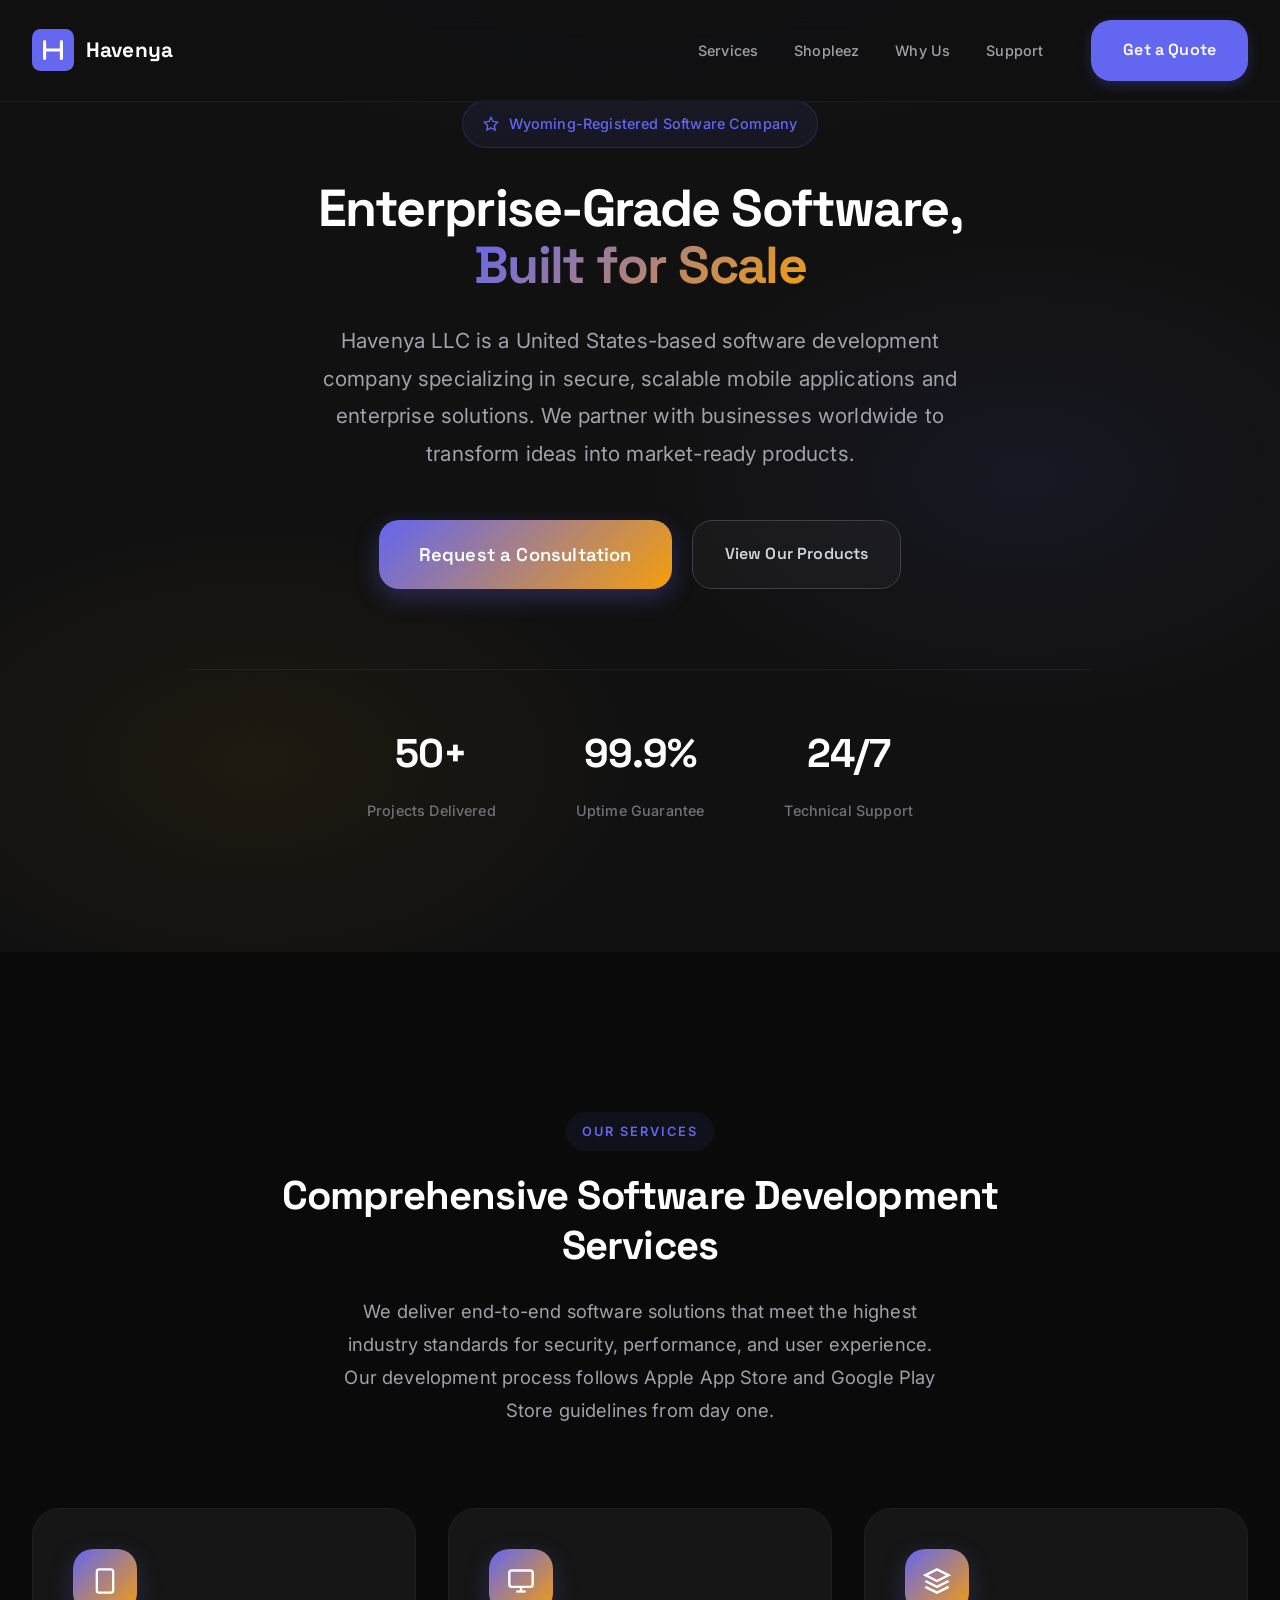
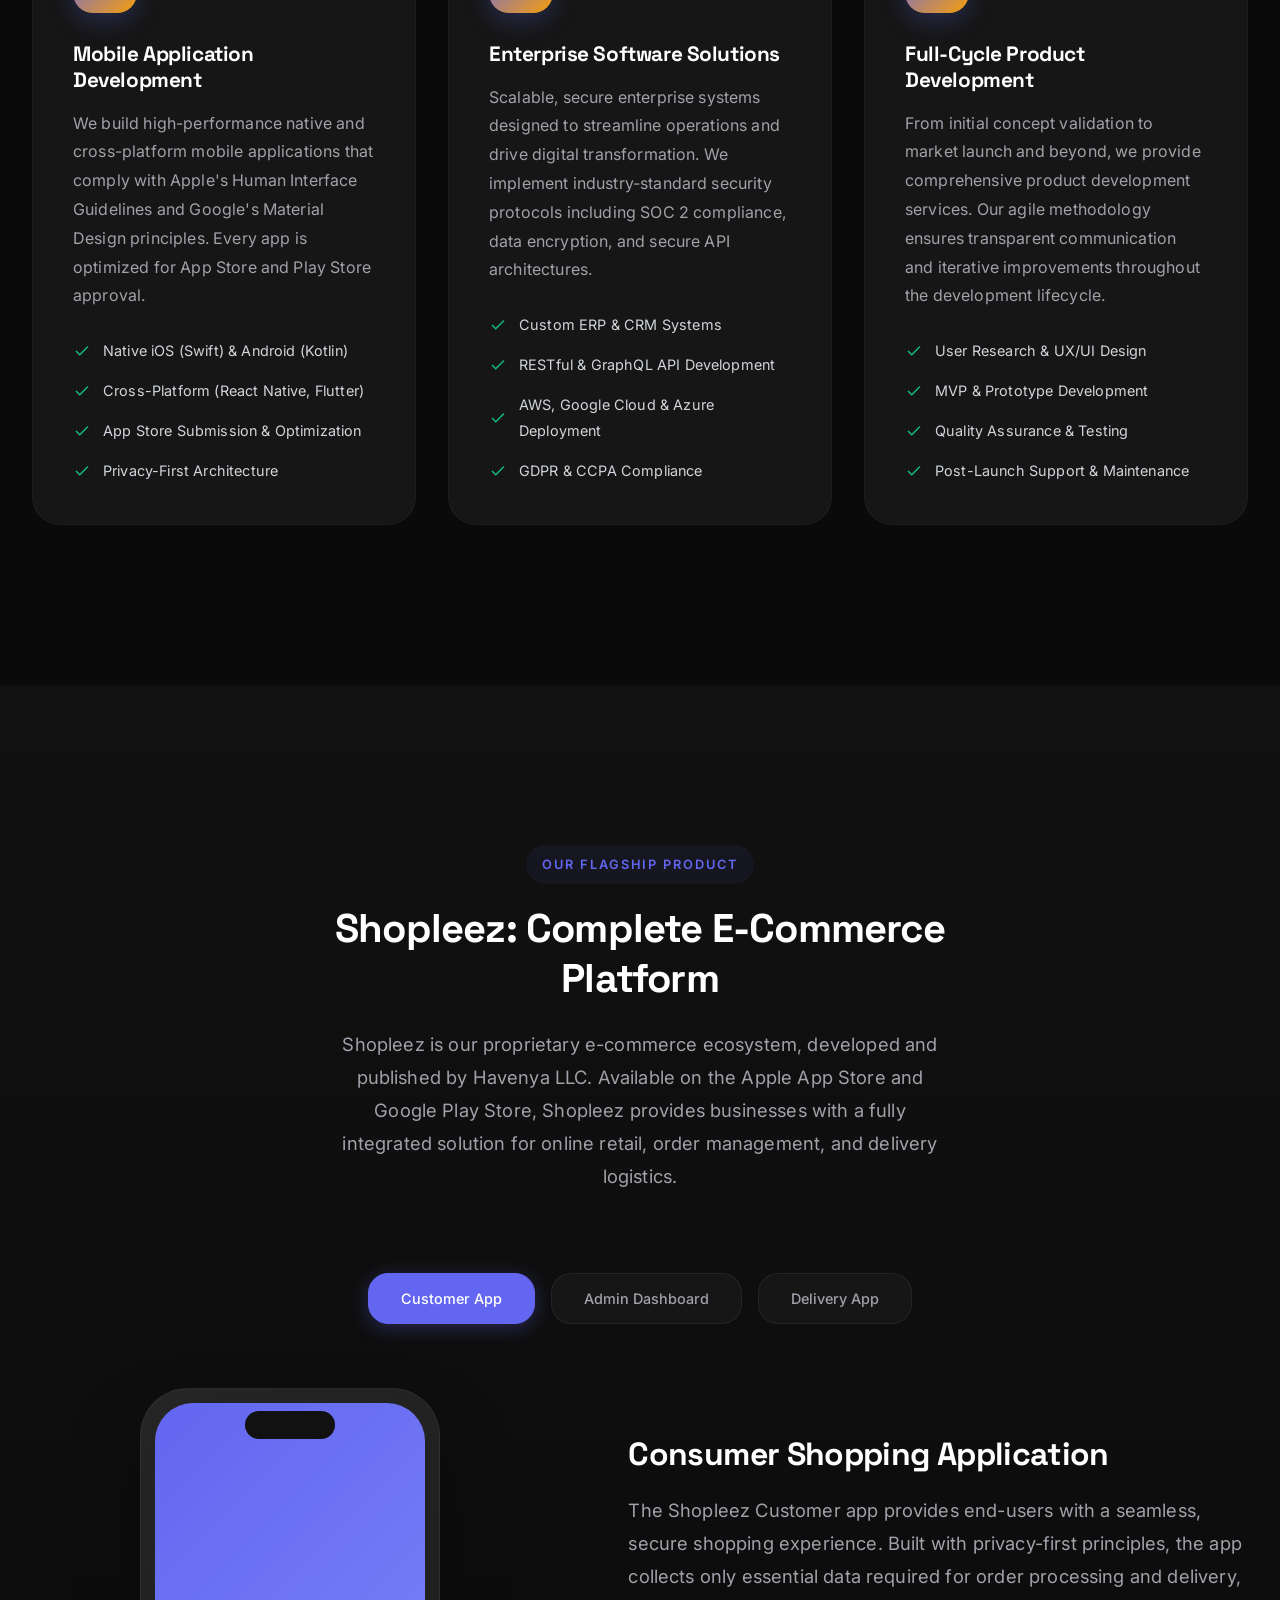
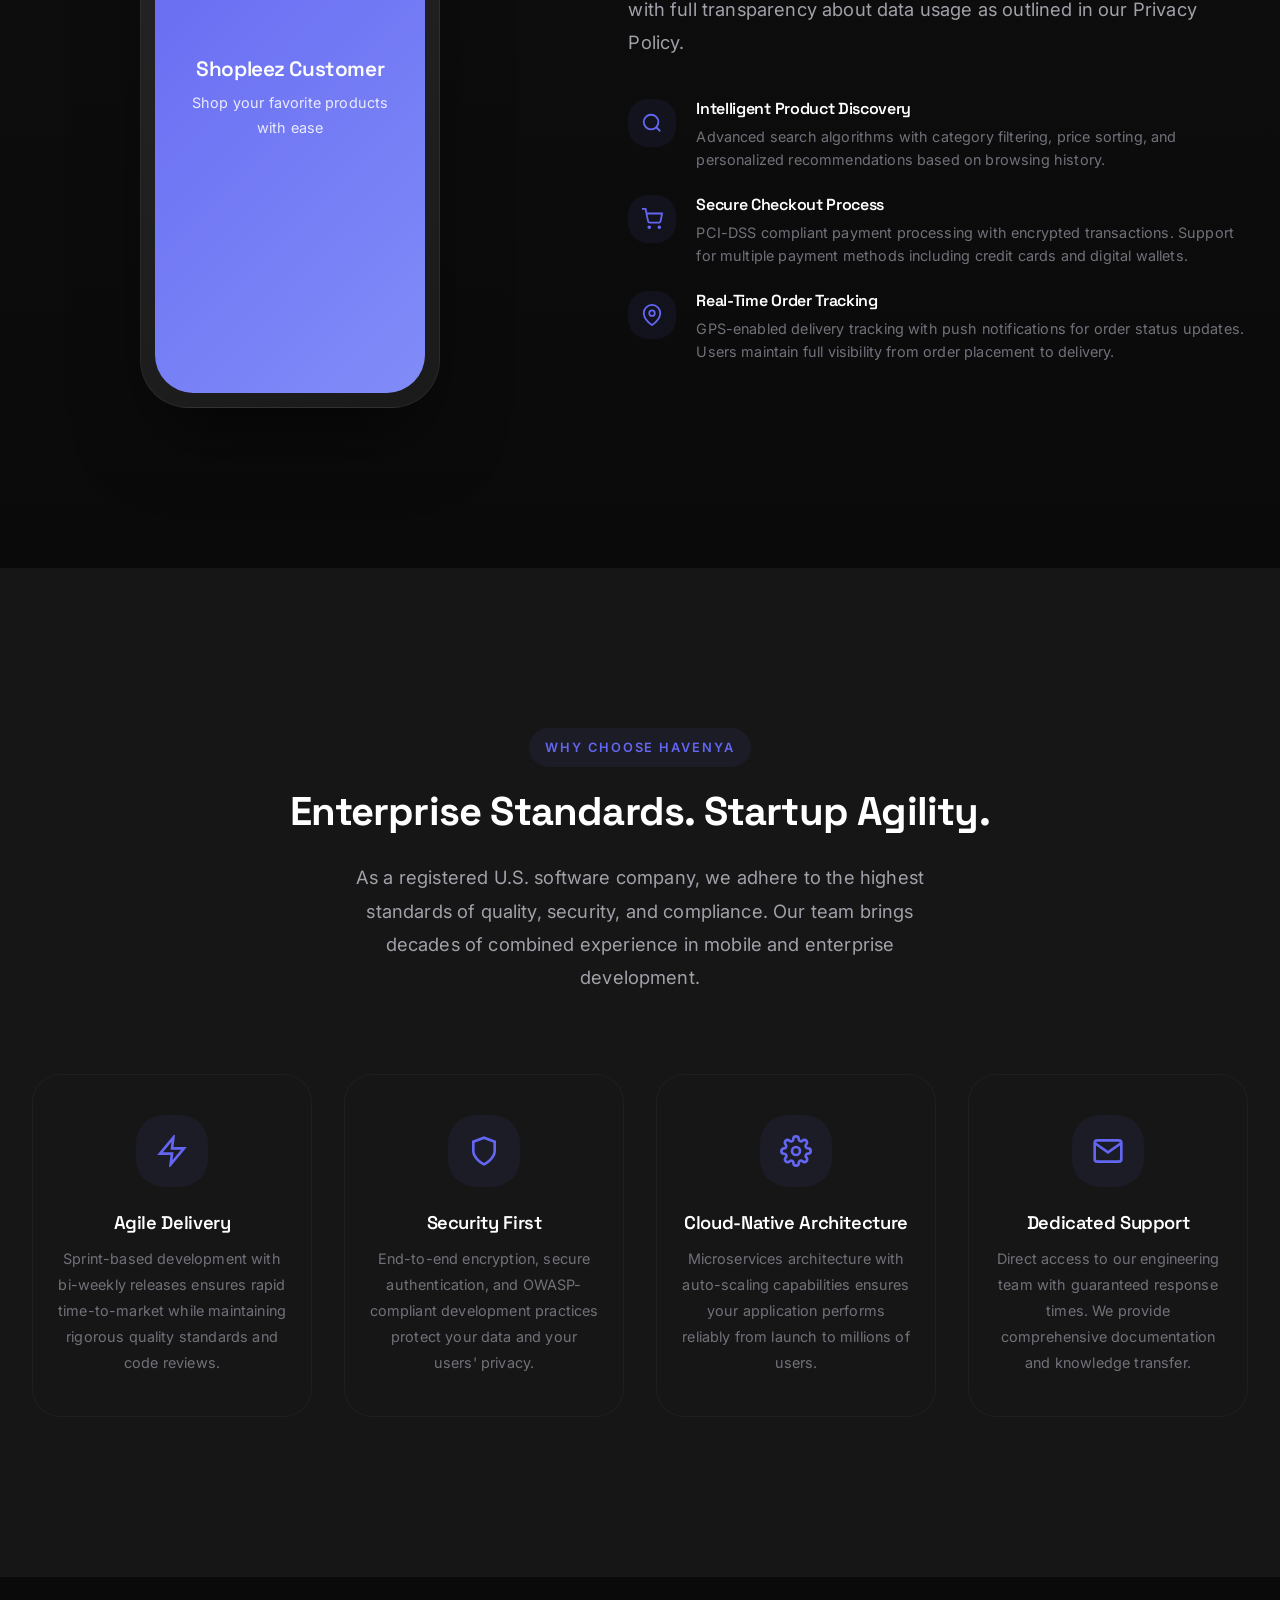
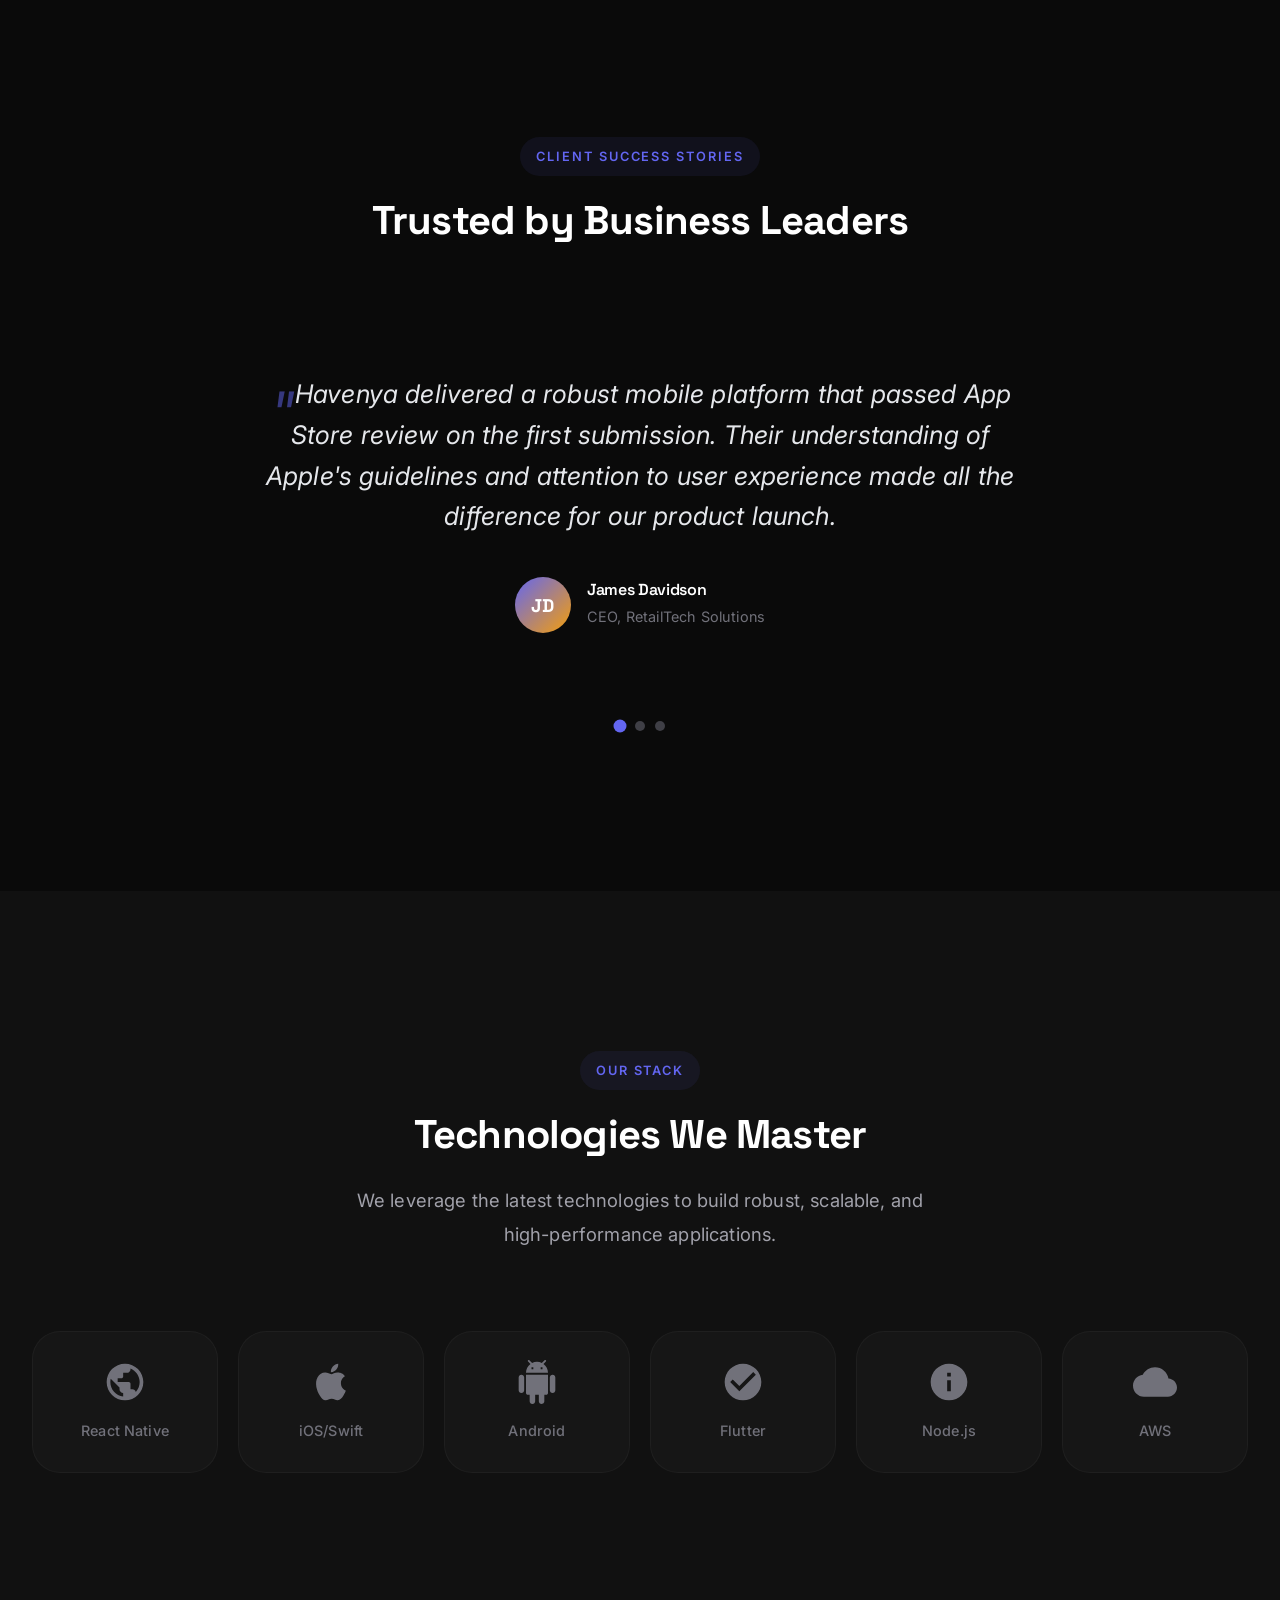
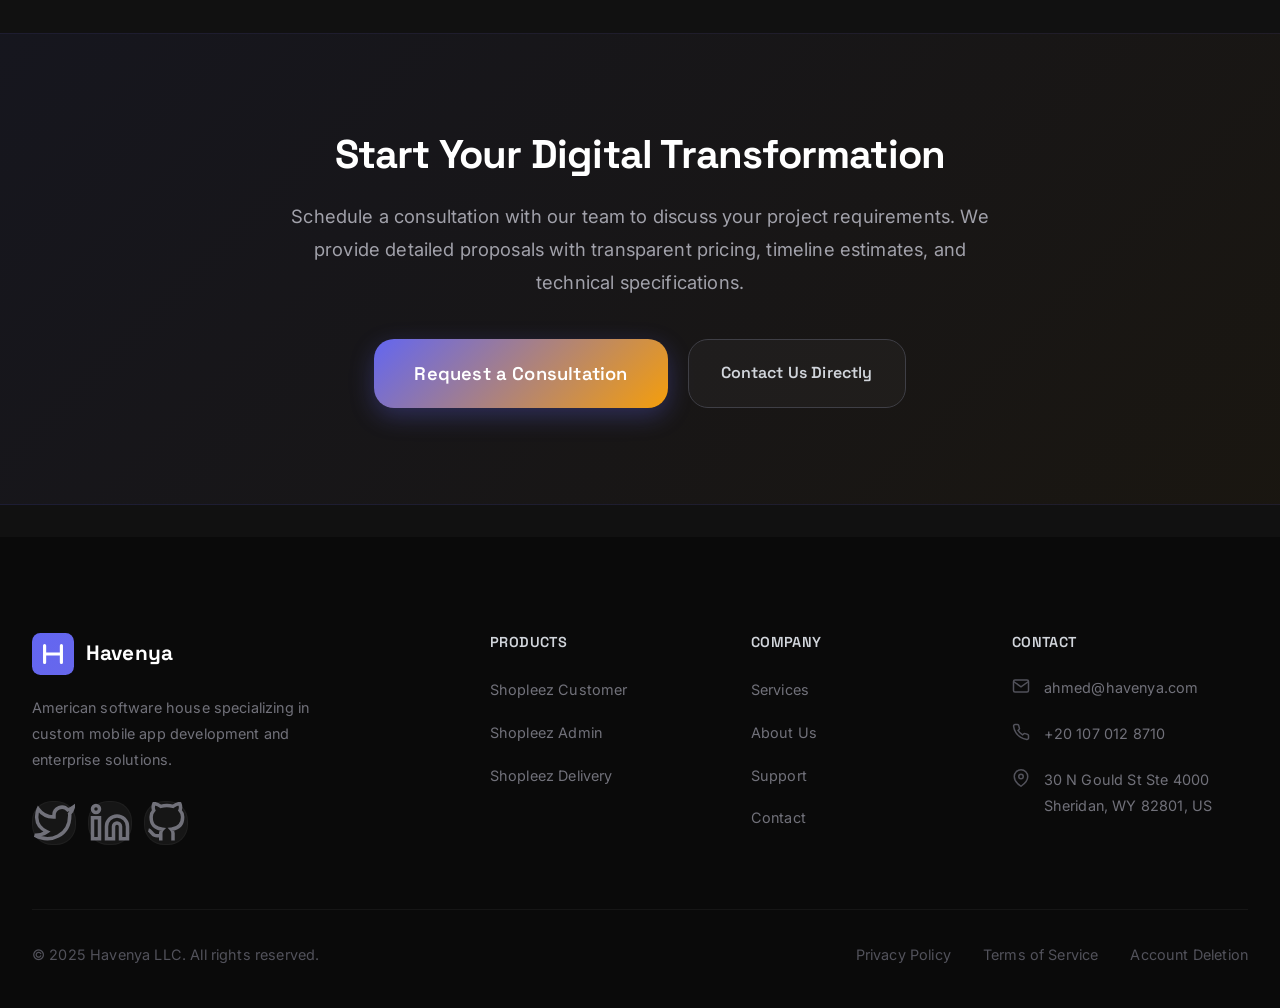
==== commit e77c82db: "Enrich content with professional, App Store/Play Store compliant language - Update index.html with e" ====
--- a/index.html
+++ b/index.html
@@ -132,31 +132,31 @@
           <svg width="16" height="16" viewBox="0 0 24 24" fill="none" stroke="currentColor" stroke-width="2" aria-hidden="true">
             <polygon points="12 2 15.09 8.26 22 9.27 17 14.14 18.18 21.02 12 17.77 5.82 21.02 7 14.14 2 9.27 8.91 8.26 12 2"/>
           </svg>
-          American Software House
+          Wyoming-Registered Software Company
         </span>
         <h1 class="hero-title" data-animate>
-          Code from the Cloud,<br>
-          <span class="text-gradient">Built to Amaze</span>
+          Enterprise-Grade Software,<br>
+          <span class="text-gradient">Built for Scale</span>
         </h1>
         <p class="hero-subtitle" data-animate>
-          We craft exceptional mobile applications and enterprise solutions that transform businesses. From concept to launch, we bring your vision to life.
+          Havenya LLC is a United States-based software development company specializing in secure, scalable mobile applications and enterprise solutions. We partner with businesses worldwide to transform ideas into market-ready products.
         </p>
         <div class="hero-buttons" data-animate>
-          <a href="support.html#contact-form" class="btn btn-cta">Start Your Project</a>
-          <a href="#shopleez" class="btn btn-secondary">Explore Shopleez</a>
+          <a href="support.html#contact-form" class="btn btn-cta">Request a Consultation</a>
+          <a href="#shopleez" class="btn btn-secondary">View Our Products</a>
         </div>
         <div class="hero-stats" data-animate>
           <div class="hero-stat">
             <div class="hero-stat-value">50+</div>
-            <div class="hero-stat-label">Apps Delivered</div>
+            <div class="hero-stat-label">Projects Delivered</div>
           </div>
           <div class="hero-stat">
-            <div class="hero-stat-value">98%</div>
-            <div class="hero-stat-label">Client Satisfaction</div>
+            <div class="hero-stat-value">99.9%</div>
+            <div class="hero-stat-label">Uptime Guarantee</div>
           </div>
           <div class="hero-stat">
             <div class="hero-stat-value">24/7</div>
-            <div class="hero-stat-label">Support Available</div>
+            <div class="hero-stat-label">Technical Support</div>
           </div>
         </div>
       </div>
@@ -168,8 +168,8 @@
     <div class="container">
       <header class="section-header" data-animate>
         <span class="section-label">Our Services</span>
-        <h2 class="section-title">Solutions Tailored to Your Vision</h2>
-        <p class="section-description">From startups to enterprises, we deliver cutting-edge mobile and software solutions that drive growth and innovation.</p>
+        <h2 class="section-title">Comprehensive Software Development Services</h2>
+        <p class="section-description">We deliver end-to-end software solutions that meet the highest industry standards for security, performance, and user experience. Our development process follows Apple App Store and Google Play Store guidelines from day one.</p>
       </header>
 
       <div class="services-grid">
@@ -180,20 +180,24 @@
               <line x1="12" y1="18" x2="12.01" y2="18"/>
             </svg>
           </div>
-          <h3 class="service-title">Custom Mobile Apps</h3>
-          <p class="service-description">Native iOS and Android applications built with the latest technologies for optimal performance and user experience.</p>
+          <h3 class="service-title">Mobile Application Development</h3>
+          <p class="service-description">We build high-performance native and cross-platform mobile applications that comply with Apple's Human Interface Guidelines and Google's Material Design principles. Every app is optimized for App Store and Play Store approval.</p>
           <ul class="service-features">
             <li class="service-feature">
               <svg viewBox="0 0 24 24" fill="none" stroke="currentColor" stroke-width="2" aria-hidden="true"><polyline points="20 6 9 17 4 12"/></svg>
-              Native iOS &amp; Android
-            </li>
-            <li class="service-feature">
-              <svg viewBox="0 0 24 24" fill="none" stroke="currentColor" stroke-width="2" aria-hidden="true"><polyline points="20 6 9 17 4 12"/></svg>
-              Cross-Platform Solutions
-            </li>
-            <li class="service-feature">
-              <svg viewBox="0 0 24 24" fill="none" stroke="currentColor" stroke-width="2" aria-hidden="true"><polyline points="20 6 9 17 4 12"/></svg>
-              App Store Optimization
+              Native iOS (Swift) &amp; Android (Kotlin)
+            </li>
+            <li class="service-feature">
+              <svg viewBox="0 0 24 24" fill="none" stroke="currentColor" stroke-width="2" aria-hidden="true"><polyline points="20 6 9 17 4 12"/></svg>
+              Cross-Platform (React Native, Flutter)
+            </li>
+            <li class="service-feature">
+              <svg viewBox="0 0 24 24" fill="none" stroke="currentColor" stroke-width="2" aria-hidden="true"><polyline points="20 6 9 17 4 12"/></svg>
+              App Store Submission &amp; Optimization
+            </li>
+            <li class="service-feature">
+              <svg viewBox="0 0 24 24" fill="none" stroke="currentColor" stroke-width="2" aria-hidden="true"><polyline points="20 6 9 17 4 12"/></svg>
+              Privacy-First Architecture
             </li>
           </ul>
         </article>
@@ -206,20 +210,24 @@
               <line x1="12" y1="17" x2="12" y2="21"/>
             </svg>
           </div>
-          <h3 class="service-title">Enterprise Solutions</h3>
-          <p class="service-description">Scalable software systems designed to streamline operations, enhance productivity, and drive digital transformation.</p>
+          <h3 class="service-title">Enterprise Software Solutions</h3>
+          <p class="service-description">Scalable, secure enterprise systems designed to streamline operations and drive digital transformation. We implement industry-standard security protocols including SOC 2 compliance, data encryption, and secure API architectures.</p>
           <ul class="service-features">
             <li class="service-feature">
               <svg viewBox="0 0 24 24" fill="none" stroke="currentColor" stroke-width="2" aria-hidden="true"><polyline points="20 6 9 17 4 12"/></svg>
-              Custom ERP Systems
-            </li>
-            <li class="service-feature">
-              <svg viewBox="0 0 24 24" fill="none" stroke="currentColor" stroke-width="2" aria-hidden="true"><polyline points="20 6 9 17 4 12"/></svg>
-              API Development
-            </li>
-            <li class="service-feature">
-              <svg viewBox="0 0 24 24" fill="none" stroke="currentColor" stroke-width="2" aria-hidden="true"><polyline points="20 6 9 17 4 12"/></svg>
-              Cloud Architecture
+              Custom ERP &amp; CRM Systems
+            </li>
+            <li class="service-feature">
+              <svg viewBox="0 0 24 24" fill="none" stroke="currentColor" stroke-width="2" aria-hidden="true"><polyline points="20 6 9 17 4 12"/></svg>
+              RESTful &amp; GraphQL API Development
+            </li>
+            <li class="service-feature">
+              <svg viewBox="0 0 24 24" fill="none" stroke="currentColor" stroke-width="2" aria-hidden="true"><polyline points="20 6 9 17 4 12"/></svg>
+              AWS, Google Cloud &amp; Azure Deployment
+            </li>
+            <li class="service-feature">
+              <svg viewBox="0 0 24 24" fill="none" stroke="currentColor" stroke-width="2" aria-hidden="true"><polyline points="20 6 9 17 4 12"/></svg>
+              GDPR &amp; CCPA Compliance
             </li>
           </ul>
         </article>
@@ -232,20 +240,24 @@
               <path d="M2 12l10 5 10-5"/>
             </svg>
           </div>
-          <h3 class="service-title">Product Development</h3>
-          <p class="service-description">End-to-end product development from ideation to market launch, including UI/UX design and ongoing support.</p>
+          <h3 class="service-title">Full-Cycle Product Development</h3>
+          <p class="service-description">From initial concept validation to market launch and beyond, we provide comprehensive product development services. Our agile methodology ensures transparent communication and iterative improvements throughout the development lifecycle.</p>
           <ul class="service-features">
             <li class="service-feature">
               <svg viewBox="0 0 24 24" fill="none" stroke="currentColor" stroke-width="2" aria-hidden="true"><polyline points="20 6 9 17 4 12"/></svg>
-              UI/UX Design
-            </li>
-            <li class="service-feature">
-              <svg viewBox="0 0 24 24" fill="none" stroke="currentColor" stroke-width="2" aria-hidden="true"><polyline points="20 6 9 17 4 12"/></svg>
-              MVP Development
-            </li>
-            <li class="service-feature">
-              <svg viewBox="0 0 24 24" fill="none" stroke="currentColor" stroke-width="2" aria-hidden="true"><polyline points="20 6 9 17 4 12"/></svg>
-              Maintenance &amp; Support
+              User Research &amp; UX/UI Design
+            </li>
+            <li class="service-feature">
+              <svg viewBox="0 0 24 24" fill="none" stroke="currentColor" stroke-width="2" aria-hidden="true"><polyline points="20 6 9 17 4 12"/></svg>
+              MVP &amp; Prototype Development
+            </li>
+            <li class="service-feature">
+              <svg viewBox="0 0 24 24" fill="none" stroke="currentColor" stroke-width="2" aria-hidden="true"><polyline points="20 6 9 17 4 12"/></svg>
+              Quality Assurance &amp; Testing
+            </li>
+            <li class="service-feature">
+              <svg viewBox="0 0 24 24" fill="none" stroke="currentColor" stroke-width="2" aria-hidden="true"><polyline points="20 6 9 17 4 12"/></svg>
+              Post-Launch Support &amp; Maintenance
             </li>
           </ul>
         </article>
@@ -258,8 +270,8 @@
     <div class="container">
       <header class="section-header" data-animate>
         <span class="section-label">Our Flagship Product</span>
-        <h2 class="section-title">Shopleez E-Commerce Ecosystem</h2>
-        <p class="section-description">A complete suite of mobile applications designed to power modern e-commerce businesses from store to doorstep.</p>
+        <h2 class="section-title">Shopleez: Complete E-Commerce Platform</h2>
+        <p class="section-description">Shopleez is our proprietary e-commerce ecosystem, developed and published by Havenya LLC. Available on the Apple App Store and Google Play Store, Shopleez provides businesses with a fully integrated solution for online retail, order management, and delivery logistics.</p>
       </header>
 
       <div class="shopleez-tabs" data-animate role="tablist">
@@ -280,8 +292,8 @@
           </div>
         </div>
         <div class="shopleez-info">
-          <h3>Seamless Shopping Experience</h3>
-          <p>Give your customers a beautiful, intuitive shopping experience they'll love. From browsing to checkout, every interaction is crafted for conversion.</p>
+          <h3>Consumer Shopping Application</h3>
+          <p>The Shopleez Customer app provides end-users with a seamless, secure shopping experience. Built with privacy-first principles, the app collects only essential data required for order processing and delivery, with full transparency about data usage as outlined in our Privacy Policy.</p>
           <div class="shopleez-features">
             <div class="shopleez-feature">
               <div class="shopleez-feature-icon">
@@ -290,8 +302,8 @@
                 </svg>
               </div>
               <div class="shopleez-feature-text">
-                <h4>Smart Search &amp; Filters</h4>
-                <p>Help customers find exactly what they need with intelligent search and category filters.</p>
+                <h4>Intelligent Product Discovery</h4>
+                <p>Advanced search algorithms with category filtering, price sorting, and personalized recommendations based on browsing history.</p>
               </div>
             </div>
             <div class="shopleez-feature">
@@ -302,8 +314,8 @@
                 </svg>
               </div>
               <div class="shopleez-feature-text">
-                <h4>One-Tap Checkout</h4>
-                <p>Streamlined checkout process with saved payment methods and addresses.</p>
+                <h4>Secure Checkout Process</h4>
+                <p>PCI-DSS compliant payment processing with encrypted transactions. Support for multiple payment methods including credit cards and digital wallets.</p>
               </div>
             </div>
             <div class="shopleez-feature">
@@ -313,8 +325,8 @@
                 </svg>
               </div>
               <div class="shopleez-feature-text">
-                <h4>Real-Time Tracking</h4>
-                <p>Live order tracking from preparation to delivery at your doorstep.</p>
+                <h4>Real-Time Order Tracking</h4>
+                <p>GPS-enabled delivery tracking with push notifications for order status updates. Users maintain full visibility from order placement to delivery.</p>
               </div>
             </div>
           </div>
@@ -333,8 +345,8 @@
           </div>
         </div>
         <div class="shopleez-info">
-          <h3>Complete Business Control</h3>
-          <p>Manage your entire e-commerce operation from a single powerful dashboard. Monitor sales, manage inventory, and make data-driven decisions.</p>
+          <h3>Business Management Dashboard</h3>
+          <p>The Shopleez Admin application empowers business owners with comprehensive tools to manage their e-commerce operations. Access real-time analytics, process orders, and maintain complete oversight of your business from any location.</p>
           <div class="shopleez-features">
             <div class="shopleez-feature">
               <div class="shopleez-feature-icon">
@@ -344,8 +356,8 @@
                 </svg>
               </div>
               <div class="shopleez-feature-text">
-                <h4>Analytics Dashboard</h4>
-                <p>Real-time insights into sales, customers, and product performance.</p>
+                <h4>Business Intelligence Analytics</h4>
+                <p>Comprehensive dashboards with sales metrics, customer insights, revenue trends, and performance KPIs updated in real-time.</p>
               </div>
             </div>
             <div class="shopleez-feature">
@@ -356,8 +368,8 @@
                 </svg>
               </div>
               <div class="shopleez-feature-text">
-                <h4>Inventory Management</h4>
-                <p>Track stock levels, set alerts, and manage products effortlessly.</p>
+                <h4>Inventory &amp; Catalog Management</h4>
+                <p>Full product lifecycle management including SKU tracking, stock alerts, bulk uploads, and automated reorder notifications.</p>
               </div>
             </div>
             <div class="shopleez-feature">
@@ -369,8 +381,8 @@
                 </svg>
               </div>
               <div class="shopleez-feature-text">
-                <h4>Team Management</h4>
-                <p>Assign roles and permissions to your staff with granular control.</p>
+                <h4>Role-Based Access Control</h4>
+                <p>Enterprise-grade permission system allowing business owners to delegate responsibilities with customizable access levels for staff members.</p>
               </div>
             </div>
           </div>
@@ -389,8 +401,8 @@
           </div>
         </div>
         <div class="shopleez-info">
-          <h3>Streamlined Delivery Operations</h3>
-          <p>Empower your delivery team with an app designed for efficiency. Optimized routes, real-time updates, and seamless communication.</p>
+          <h3>Delivery Driver Application</h3>
+          <p>The Shopleez Delivery app provides delivery personnel with all the tools needed for efficient order fulfillment. Location services are used exclusively for delivery navigation and customer communication, with clear user consent and data handling as specified in our Privacy Policy.</p>
           <div class="shopleez-features">
             <div class="shopleez-feature">
               <div class="shopleez-feature-icon">
@@ -399,8 +411,8 @@
                 </svg>
               </div>
               <div class="shopleez-feature-text">
-                <h4>Route Optimization</h4>
-                <p>Smart routing algorithms to minimize delivery time and fuel costs.</p>
+                <h4>Intelligent Route Planning</h4>
+                <p>AI-powered route optimization considering traffic conditions, delivery windows, and multi-stop efficiency to reduce delivery times.</p>
               </div>
             </div>
             <div class="shopleez-feature">
@@ -411,8 +423,8 @@
                 </svg>
               </div>
               <div class="shopleez-feature-text">
-                <h4>Proof of Delivery</h4>
-                <p>Digital signatures and photo confirmation for every delivery.</p>
+                <h4>Digital Proof of Delivery</h4>
+                <p>Capture electronic signatures and timestamped photo evidence for every successful delivery, ensuring accountability and dispute resolution.</p>
               </div>
             </div>
             <div class="shopleez-feature">
@@ -422,8 +434,8 @@
                 </svg>
               </div>
               <div class="shopleez-feature-text">
-                <h4>In-App Communication</h4>
-                <p>Direct messaging with customers and support for quick issue resolution.</p>
+                <h4>Secure In-App Messaging</h4>
+                <p>Privacy-protected communication channel between drivers and customers without exposing personal phone numbers.</p>
               </div>
             </div>
           </div>
@@ -436,9 +448,9 @@
   <section class="section section-light" id="why-havenya">
     <div class="container">
       <header class="section-header" data-animate>
-        <span class="section-label">Why Choose Us</span>
-        <h2 class="section-title">Built Different. Built Better.</h2>
-        <p class="section-description">We combine technical excellence with business acumen to deliver solutions that make a real impact.</p>
+        <span class="section-label">Why Choose Havenya</span>
+        <h2 class="section-title">Enterprise Standards. Startup Agility.</h2>
+        <p class="section-description">As a registered U.S. software company, we adhere to the highest standards of quality, security, and compliance. Our team brings decades of combined experience in mobile and enterprise development.</p>
       </header>
 
       <div class="why-grid">
@@ -448,8 +460,8 @@
               <path d="M13 2L3 14h9l-1 8 10-12h-9l1-8z"/>
             </svg>
           </div>
-          <h3 class="why-title">Fast Delivery</h3>
-          <p class="why-description">Agile development process ensures your product reaches the market quickly without compromising quality.</p>
+          <h3 class="why-title">Agile Delivery</h3>
+          <p class="why-description">Sprint-based development with bi-weekly releases ensures rapid time-to-market while maintaining rigorous quality standards and code reviews.</p>
         </div>
 
         <div class="why-card" data-animate>
@@ -458,8 +470,8 @@
               <path d="M12 22s8-4 8-10V5l-8-3-8 3v7c0 6 8 10 8 10z"/>
             </svg>
           </div>
-          <h3 class="why-title">Secure by Design</h3>
-          <p class="why-description">Security is built into every layer of our applications, protecting your data and your users.</p>
+          <h3 class="why-title">Security First</h3>
+          <p class="why-description">End-to-end encryption, secure authentication, and OWASP-compliant development practices protect your data and your users' privacy.</p>
         </div>
 
         <div class="why-card" data-animate>
@@ -468,8 +480,8 @@
               <circle cx="12" cy="12" r="3"/><path d="M19.4 15a1.65 1.65 0 0 0 .33 1.82l.06.06a2 2 0 0 1 0 2.83 2 2 0 0 1-2.83 0l-.06-.06a1.65 1.65 0 0 0-1.82-.33 1.65 1.65 0 0 0-1 1.51V21a2 2 0 0 1-2 2 2 2 0 0 1-2-2v-.09A1.65 1.65 0 0 0 9 19.4a1.65 1.65 0 0 0-1.82.33l-.06.06a2 2 0 0 1-2.83 0 2 2 0 0 1 0-2.83l.06-.06a1.65 1.65 0 0 0 .33-1.82 1.65 1.65 0 0 0-1.51-1H3a2 2 0 0 1-2-2 2 2 0 0 1 2-2h.09A1.65 1.65 0 0 0 4.6 9a1.65 1.65 0 0 0-.33-1.82l-.06-.06a2 2 0 0 1 0-2.83 2 2 0 0 1 2.83 0l.06.06a1.65 1.65 0 0 0 1.82.33H9a1.65 1.65 0 0 0 1-1.51V3a2 2 0 0 1 2-2 2 2 0 0 1 2 2v.09a1.65 1.65 0 0 0 1 1.51 1.65 1.65 0 0 0 1.82-.33l.06-.06a2 2 0 0 1 2.83 0 2 2 0 0 1 0 2.83l-.06.06a1.65 1.65 0 0 0-.33 1.82V9a1.65 1.65 0 0 0 1.51 1H21a2 2 0 0 1 2 2 2 2 0 0 1-2 2h-.09a1.65 1.65 0 0 0-1.51 1z"/>
             </svg>
           </div>
-          <h3 class="why-title">Scalable Solutions</h3>
-          <p class="why-description">Architecture designed to grow with your business, from startup to enterprise scale.</p>
+          <h3 class="why-title">Cloud-Native Architecture</h3>
+          <p class="why-description">Microservices architecture with auto-scaling capabilities ensures your application performs reliably from launch to millions of users.</p>
         </div>
 
         <div class="why-card" data-animate>
@@ -479,8 +491,8 @@
               <polyline points="22,6 12,13 2,6"/>
             </svg>
           </div>
-          <h3 class="why-title">24/7 Support</h3>
-          <p class="why-description">Dedicated support team available around the clock to ensure your systems run smoothly.</p>
+          <h3 class="why-title">Dedicated Support</h3>
+          <p class="why-description">Direct access to our engineering team with guaranteed response times. We provide comprehensive documentation and knowledge transfer.</p>
         </div>
       </div>
     </div>
@@ -490,40 +502,40 @@
   <section class="section section-dark" id="testimonials">
     <div class="container">
       <header class="section-header" data-animate>
-        <span class="section-label">Testimonials</span>
-        <h2 class="section-title">What Our Clients Say</h2>
+        <span class="section-label">Client Success Stories</span>
+        <h2 class="section-title">Trusted by Business Leaders</h2>
       </header>
 
       <div class="testimonials-slider" data-animate>
         <div class="testimonial active">
-          <p class="testimonial-quote">Havenya transformed our business with a mobile app that exceeded our expectations. Their attention to detail and commitment to quality is unmatched.</p>
+          <p class="testimonial-quote">Havenya delivered a robust mobile platform that passed App Store review on the first submission. Their understanding of Apple's guidelines and attention to user experience made all the difference for our product launch.</p>
           <div class="testimonial-author">
             <div class="testimonial-avatar">JD</div>
             <div class="testimonial-info">
-              <h4>John Doe</h4>
-              <p>CEO, TechStart Inc.</p>
+              <h4>James Davidson</h4>
+              <p>CEO, RetailTech Solutions</p>
             </div>
           </div>
         </div>
 
         <div class="testimonial">
-          <p class="testimonial-quote">The Shopleez platform revolutionized how we manage our e-commerce operations. Sales increased by 40% in the first quarter after launch.</p>
+          <p class="testimonial-quote">The Shopleez ecosystem transformed our fulfillment operations. Order processing time decreased by 60%, and customer satisfaction scores improved significantly. The ROI was evident within the first quarter.</p>
           <div class="testimonial-author">
             <div class="testimonial-avatar">SM</div>
             <div class="testimonial-info">
-              <h4>Sarah Miller</h4>
-              <p>Founder, ShopWave</p>
+              <h4>Sarah Mitchell</h4>
+              <p>Operations Director, Urban Marketplace</p>
             </div>
           </div>
         </div>
 
         <div class="testimonial">
-          <p class="testimonial-quote">Working with Havenya was a game-changer. They delivered on time, on budget, and the app quality is exceptional. Highly recommended!</p>
+          <p class="testimonial-quote">What impressed us most was Havenya's commitment to security and compliance. They implemented enterprise-grade authentication and ensured our app met all regulatory requirements before launch.</p>
           <div class="testimonial-author">
             <div class="testimonial-avatar">MK</div>
             <div class="testimonial-info">
-              <h4>Michael Kim</h4>
-              <p>CTO, DataFlow</p>
+              <h4>Michael Kowalski</h4>
+              <p>CTO, FinanceFirst</p>
             </div>
           </div>
         </div>
@@ -591,11 +603,11 @@
   <section class="section cta-banner" id="cta">
     <div class="container">
       <div class="cta-content" data-animate>
-        <h2 class="cta-title">Ready to Build Something Amazing?</h2>
-        <p class="cta-description">Let's discuss your project and explore how we can bring your vision to life. Get a free consultation today.</p>
+        <h2 class="cta-title">Start Your Digital Transformation</h2>
+        <p class="cta-description">Schedule a consultation with our team to discuss your project requirements. We provide detailed proposals with transparent pricing, timeline estimates, and technical specifications.</p>
         <div class="cta-buttons">
-          <a href="support.html#contact-form" class="btn btn-cta">Request a Quote</a>
-          <a href="mailto:ahmed@havenya.com" class="btn btn-secondary">Email Us Directly</a>
+          <a href="support.html#contact-form" class="btn btn-cta">Request a Consultation</a>
+          <a href="mailto:ahmed@havenya.com" class="btn btn-secondary">Contact Us Directly</a>
         </div>
       </div>
     </div>
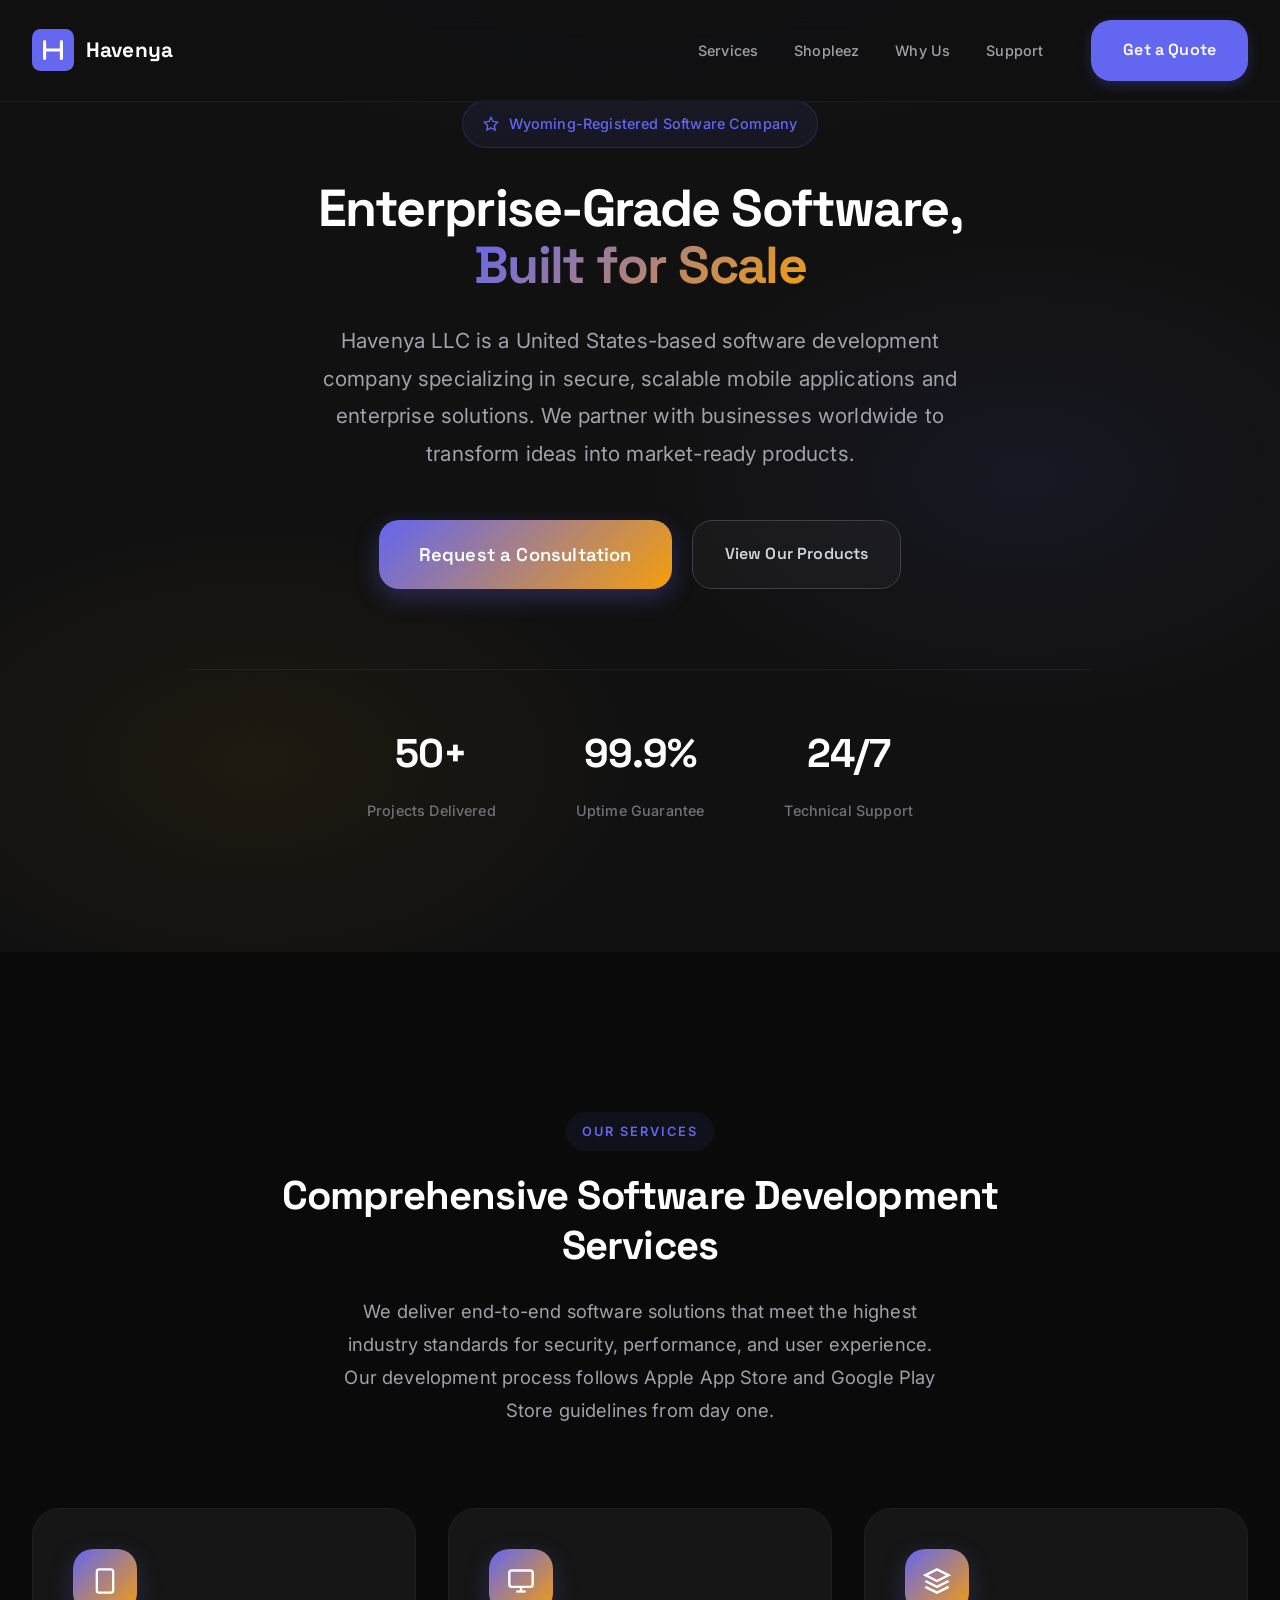
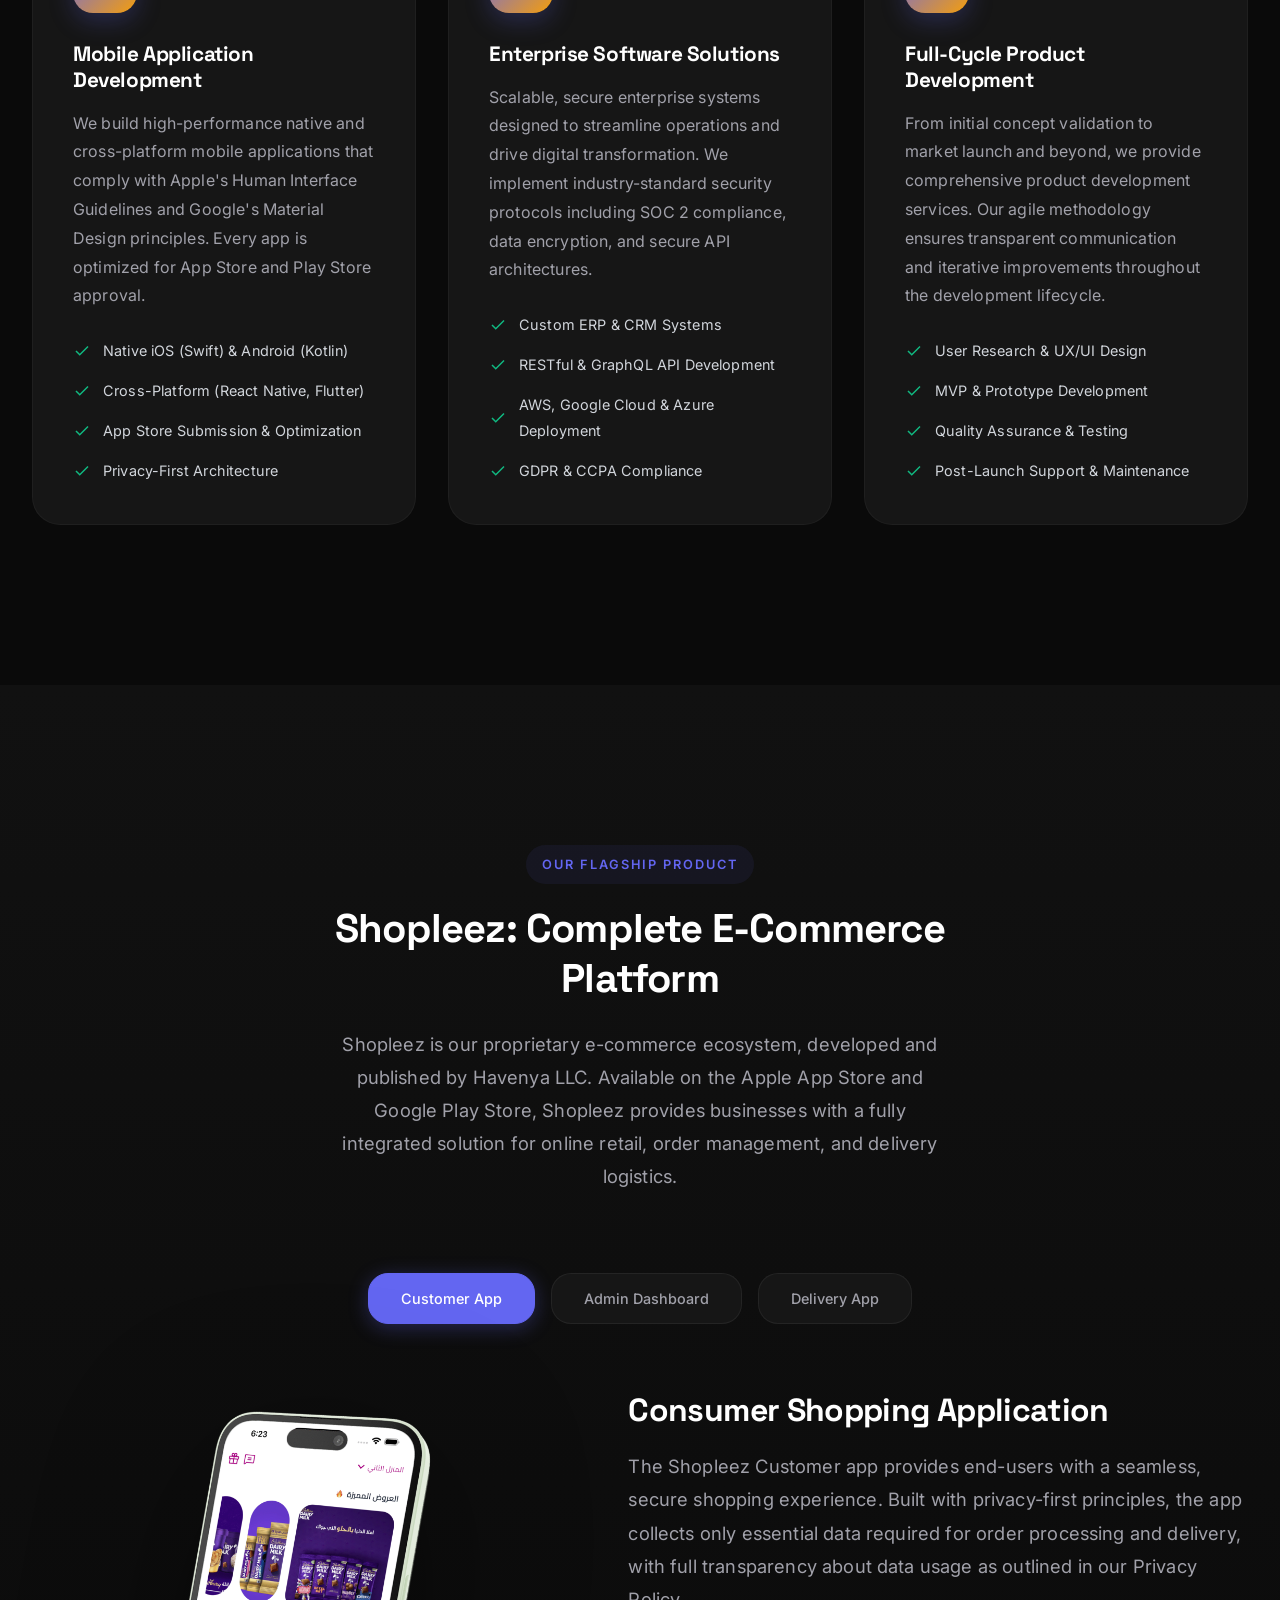
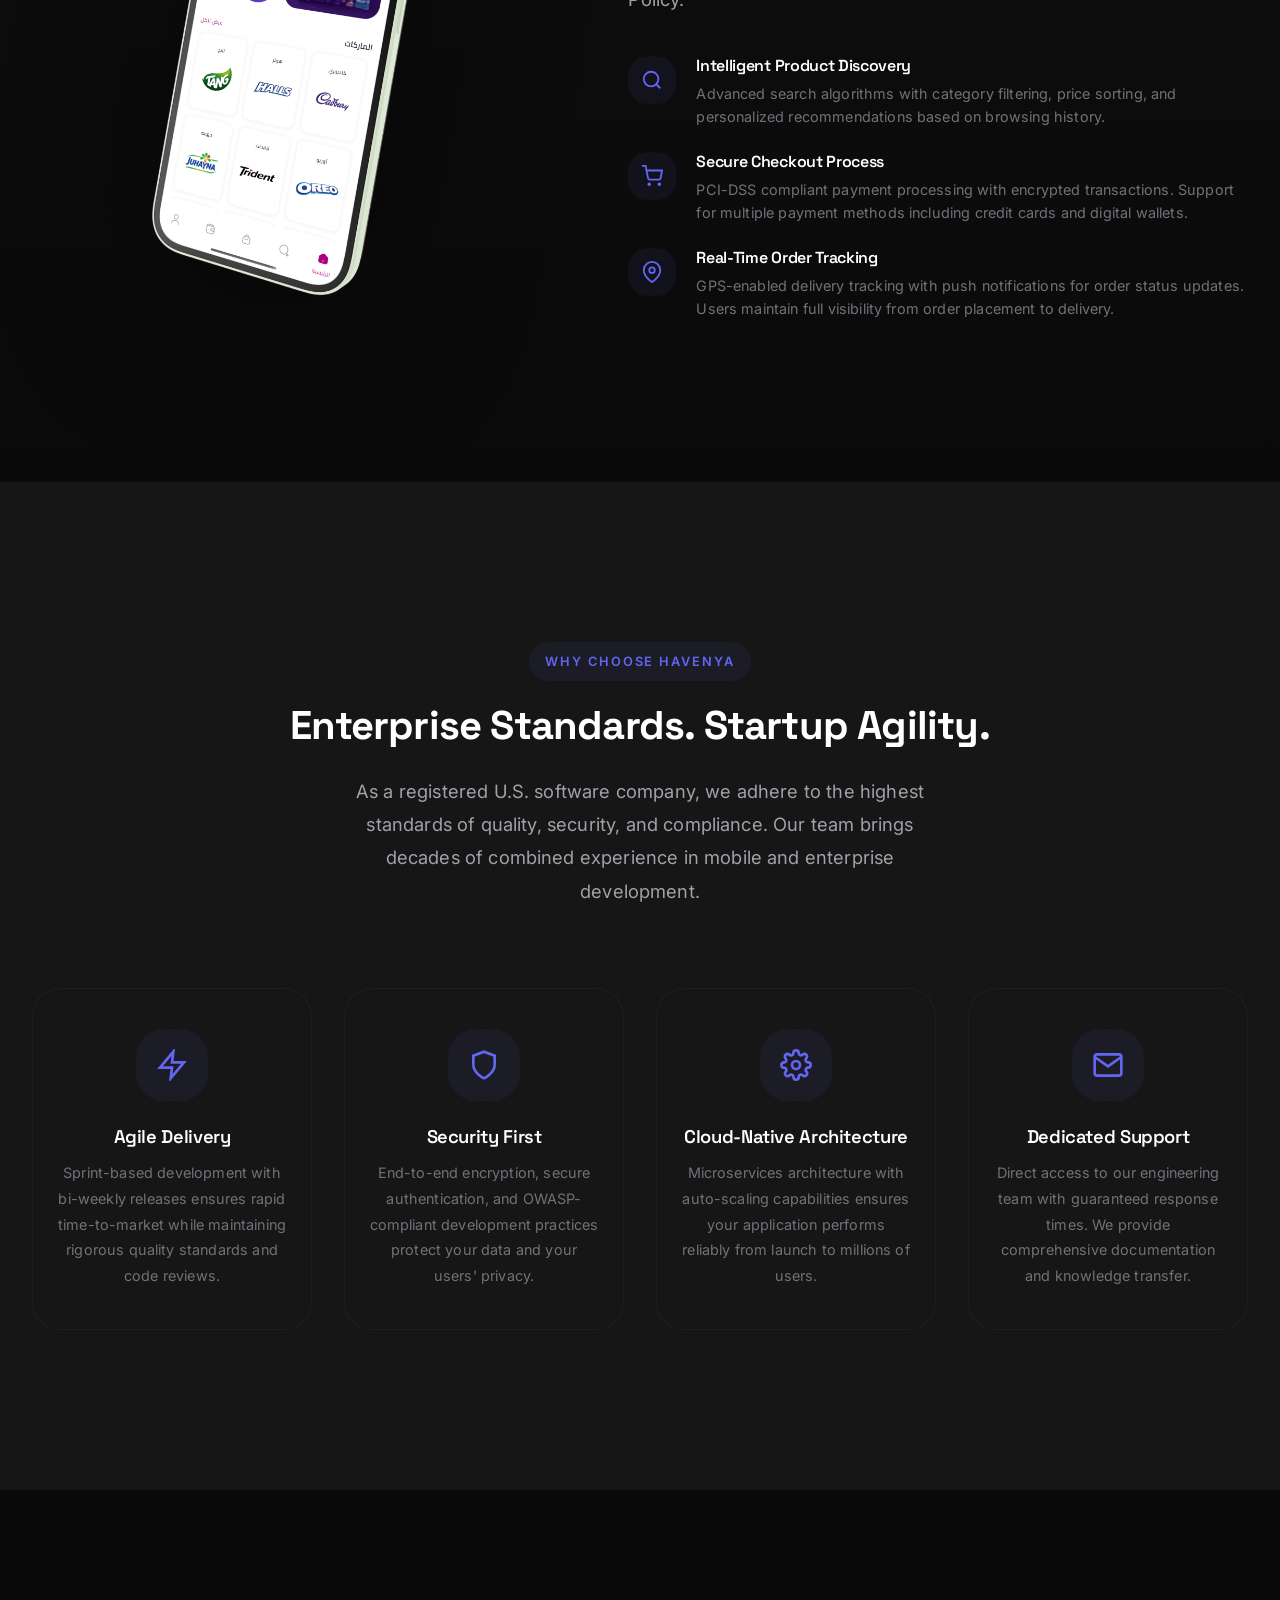
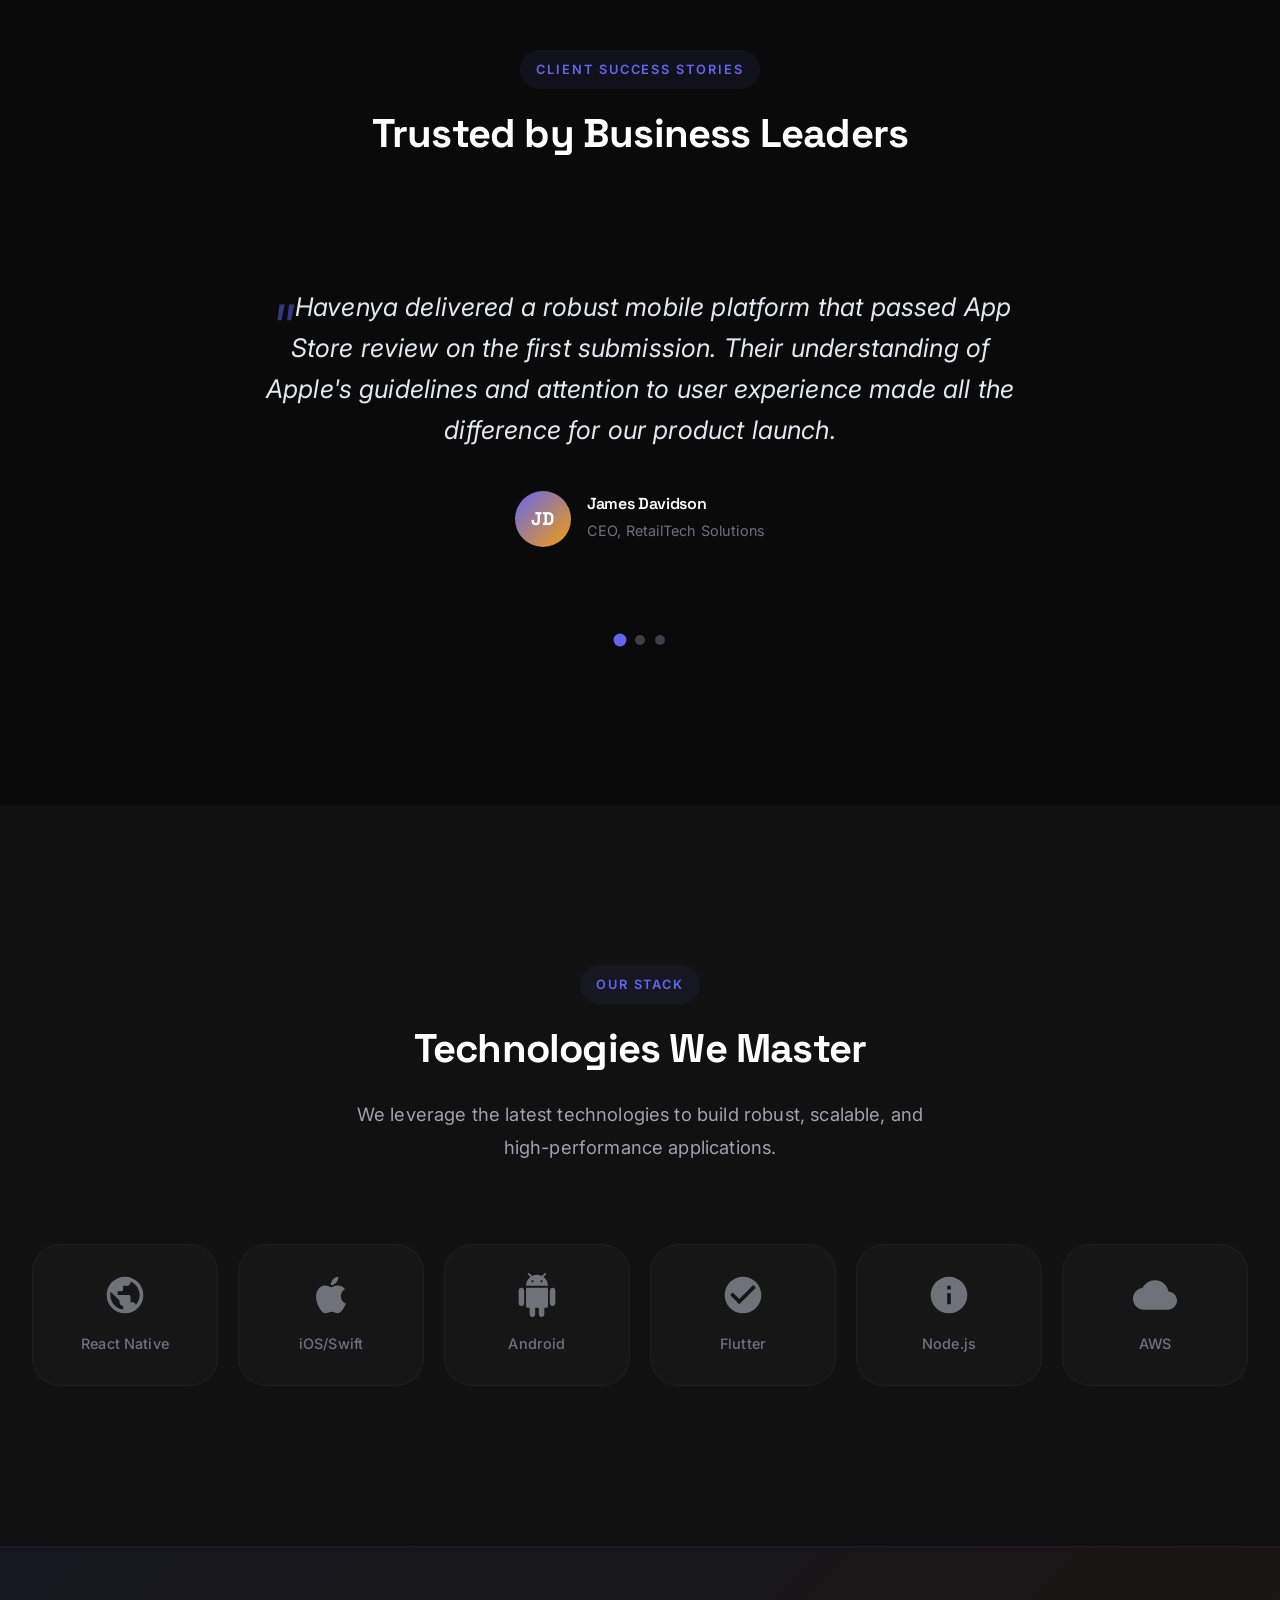
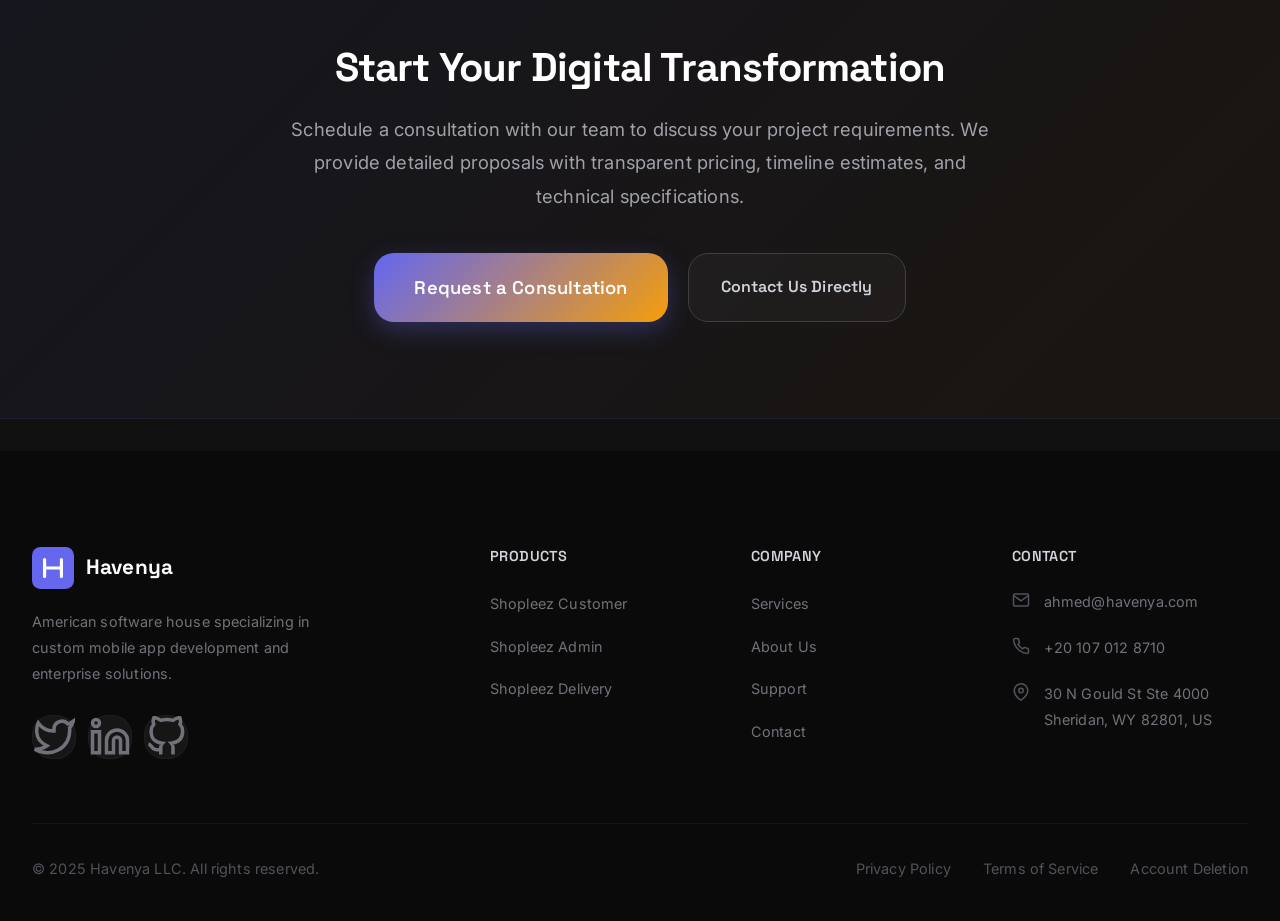
==== commit 76e7c0c8: "Add Shopleez app screenshots and update mockup display - Add customer app, admin app, delivery app, " ====
--- a/index.html
+++ b/index.html
@@ -282,14 +282,7 @@
 
       <div class="shopleez-content active" id="customer-panel" role="tabpanel" aria-labelledby="customer-tab">
         <div class="shopleez-mockup">
-          <div class="phone-mockup animate-float">
-            <div class="phone-screen">
-              <div class="phone-screen-content">
-                <h4>Shopleez Customer</h4>
-                <p>Shop your favorite products with ease</p>
-              </div>
-            </div>
-          </div>
+          <img src="assets/images/shopleez/customerapp.png" alt="Shopleez Customer App - Mobile shopping interface showing product categories and brands" class="shopleez-app-image animate-float">
         </div>
         <div class="shopleez-info">
           <h3>Consumer Shopping Application</h3>
@@ -335,14 +328,7 @@
 
       <div class="shopleez-content" id="admin-panel" role="tabpanel" aria-labelledby="admin-tab">
         <div class="shopleez-mockup">
-          <div class="phone-mockup animate-float">
-            <div class="phone-screen" style="background: linear-gradient(135deg, #f59e0b, #fbbf24);">
-              <div class="phone-screen-content">
-                <h4>Shopleez Admin</h4>
-                <p>Manage your business on the go</p>
-              </div>
-            </div>
-          </div>
+          <img src="assets/images/shopleez/adminapp.png" alt="Shopleez Admin App - Business management dashboard with analytics and settings" class="shopleez-app-image animate-float">
         </div>
         <div class="shopleez-info">
           <h3>Business Management Dashboard</h3>
@@ -391,14 +377,7 @@
 
       <div class="shopleez-content" id="delivery-panel" role="tabpanel" aria-labelledby="delivery-tab">
         <div class="shopleez-mockup">
-          <div class="phone-mockup animate-float">
-            <div class="phone-screen" style="background: linear-gradient(135deg, #10b981, #34d399);">
-              <div class="phone-screen-content">
-                <h4>Shopleez Delivery</h4>
-                <p>Efficient deliveries, happy customers</p>
-              </div>
-            </div>
-          </div>
+          <img src="assets/images/shopleez/deliveryapp.png" alt="Shopleez Delivery App - Order tracking and delivery management interface" class="shopleez-app-image animate-float">
         </div>
         <div class="shopleez-info">
           <h3>Delivery Driver Application</h3>
--- a/css/styles.css
+++ b/css/styles.css
@@ -636,6 +636,14 @@
   justify-content: center;
 }
 
+.shopleez-app-image {
+  max-width: 320px;
+  height: auto;
+  max-height: 620px;
+  object-fit: contain;
+  filter: drop-shadow(0 40px 80px rgba(0, 0, 0, 0.4));
+}
+
 .phone-mockup {
   width: 300px;
   height: 620px;
--- a/css/responsive.css
+++ b/css/responsive.css
@@ -272,6 +272,11 @@
     border-radius: 40px;
   }
 
+  .shopleez-app-image {
+    max-width: 280px;
+    max-height: 540px;
+  }
+
   .phone-screen {
     border-radius: 32px;
   }
@@ -514,6 +519,11 @@
     width: 220px;
     height: 460px;
     border-radius: 36px;
+  }
+
+  .shopleez-app-image {
+    max-width: 240px;
+    max-height: 480px;
   }
 
   .phone-mockup::before {
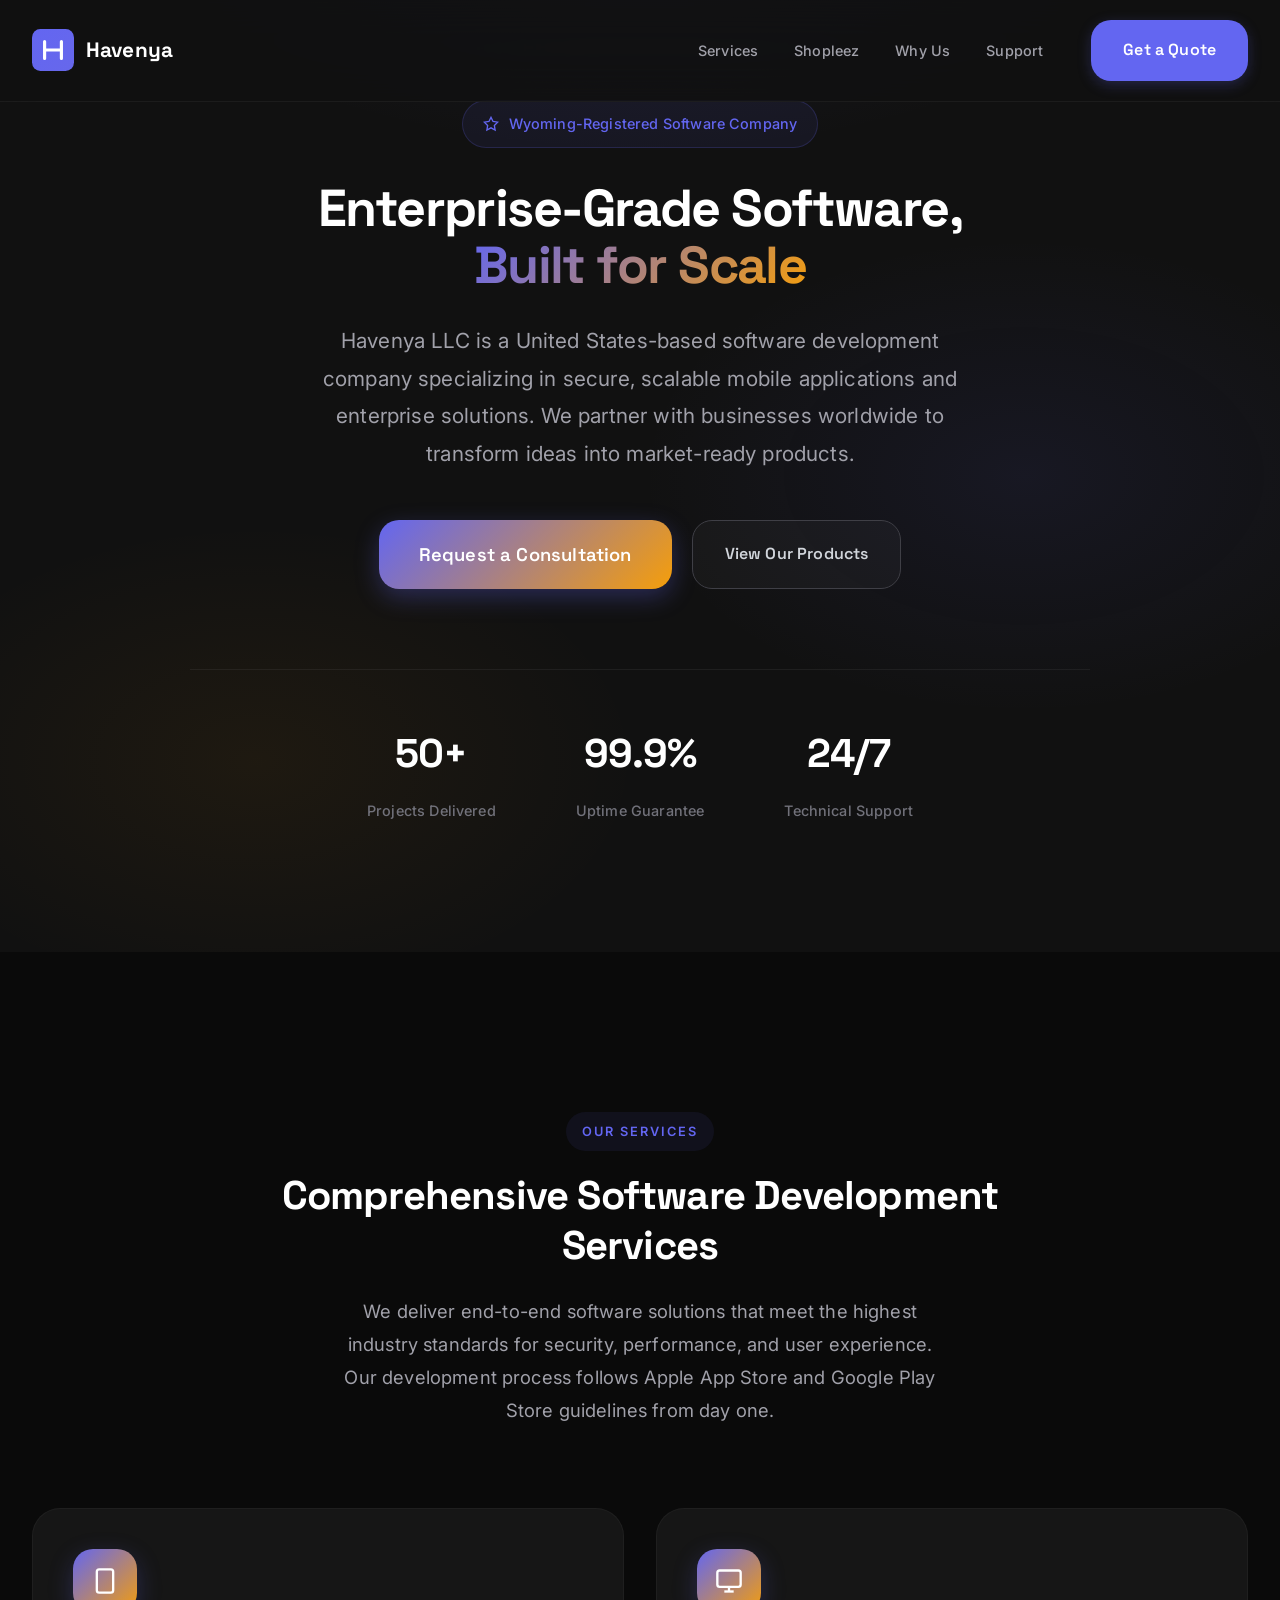
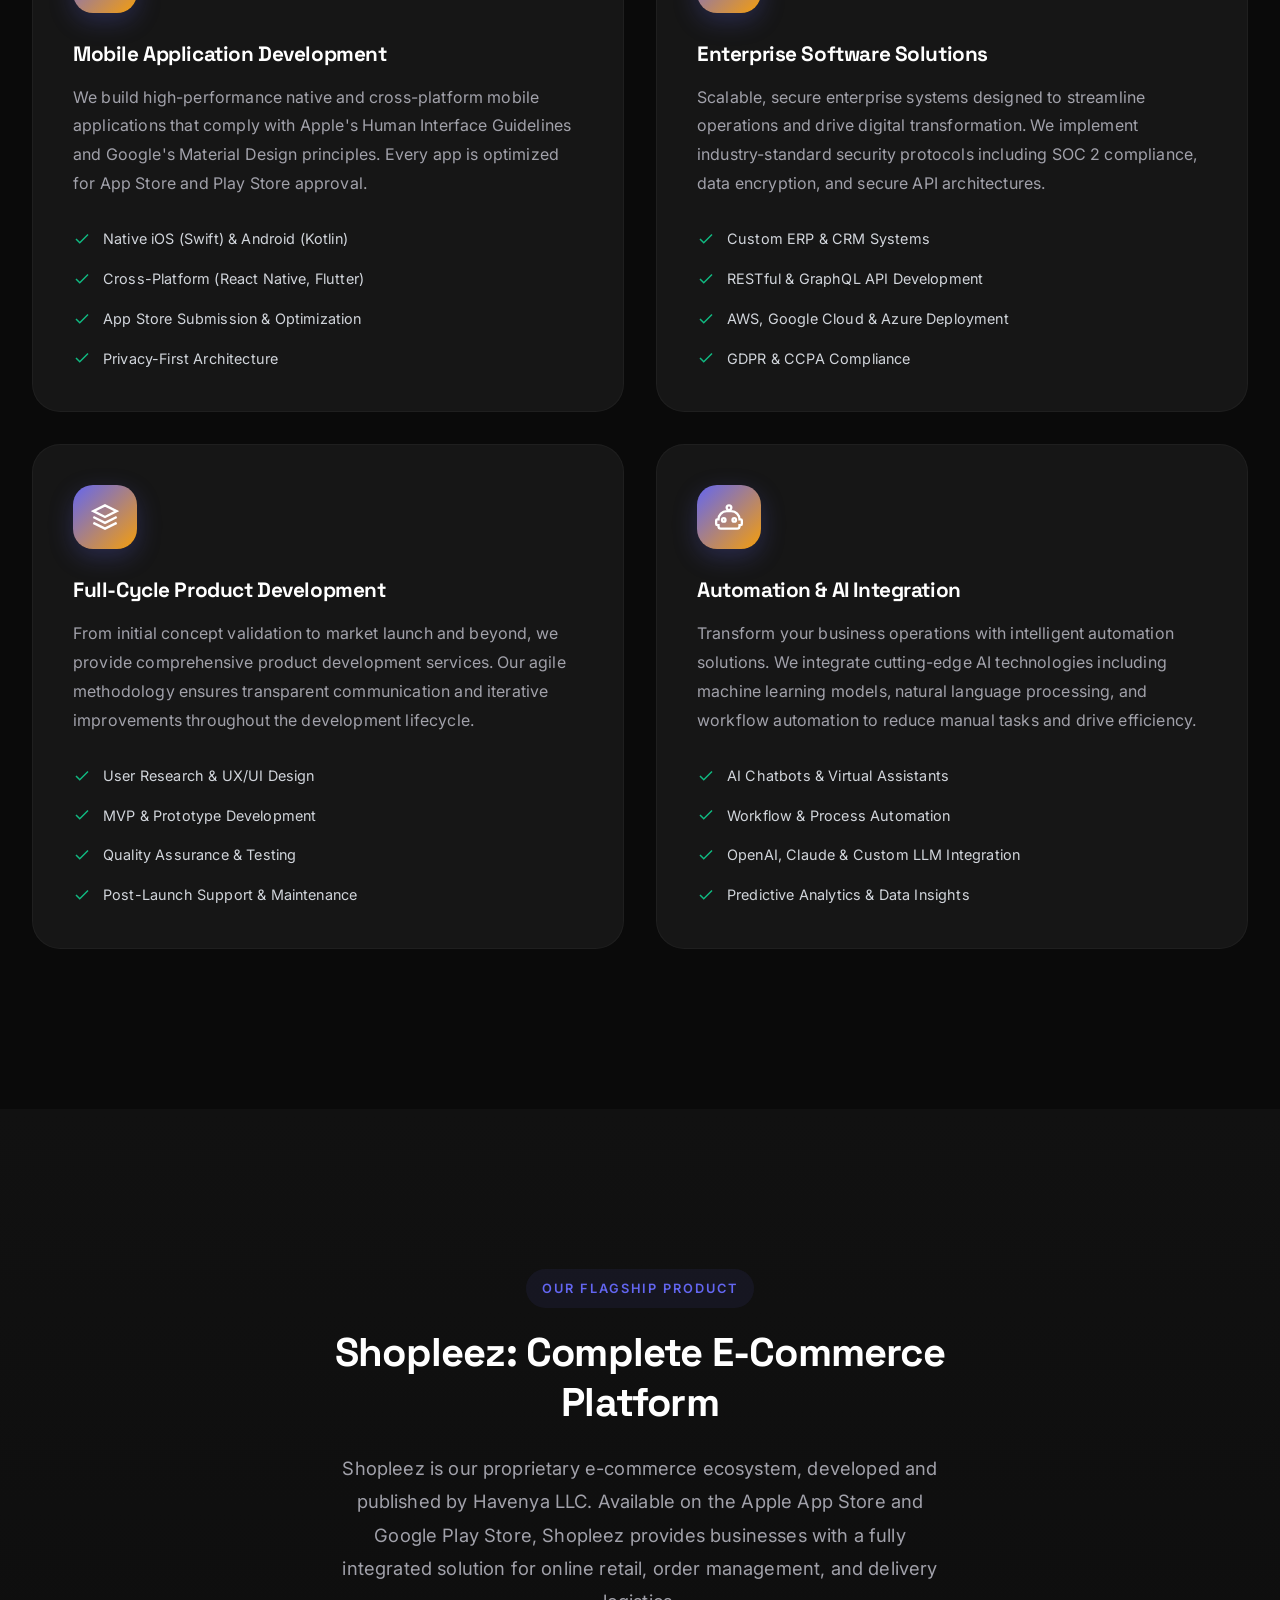
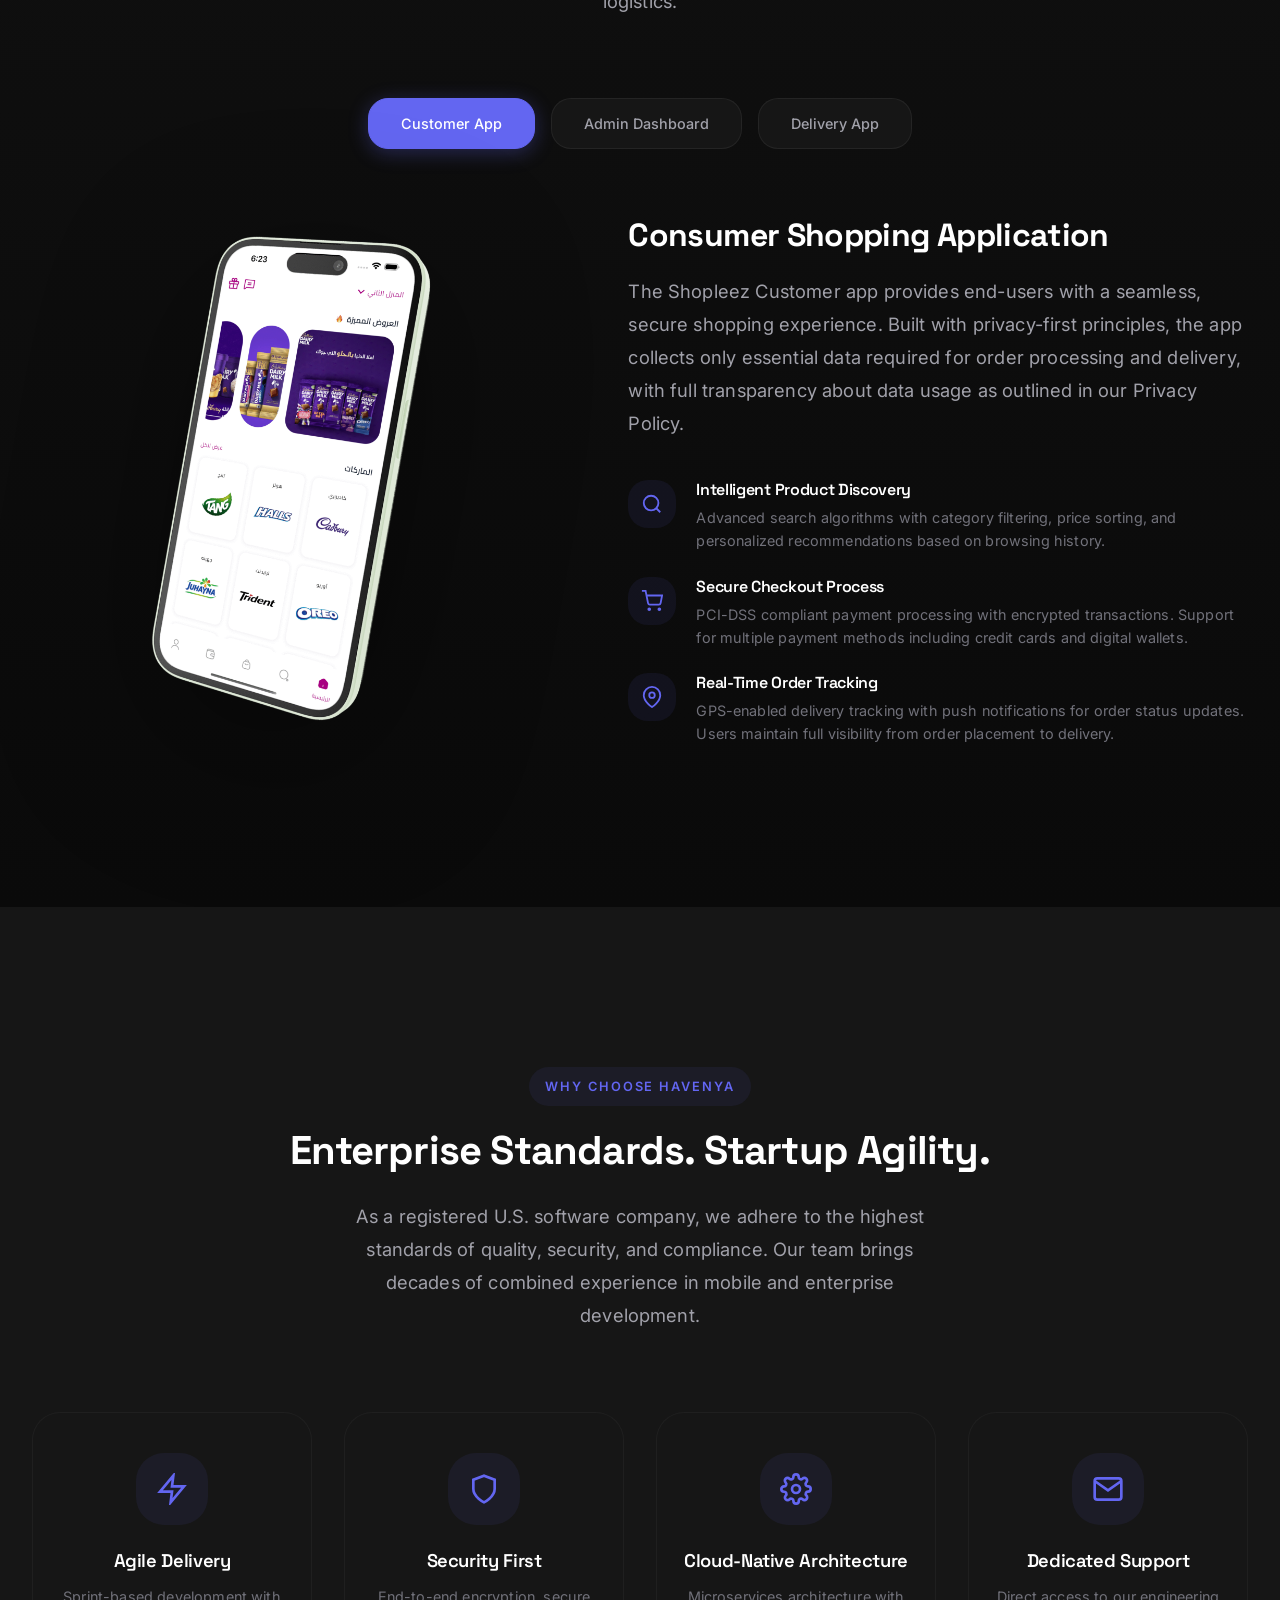
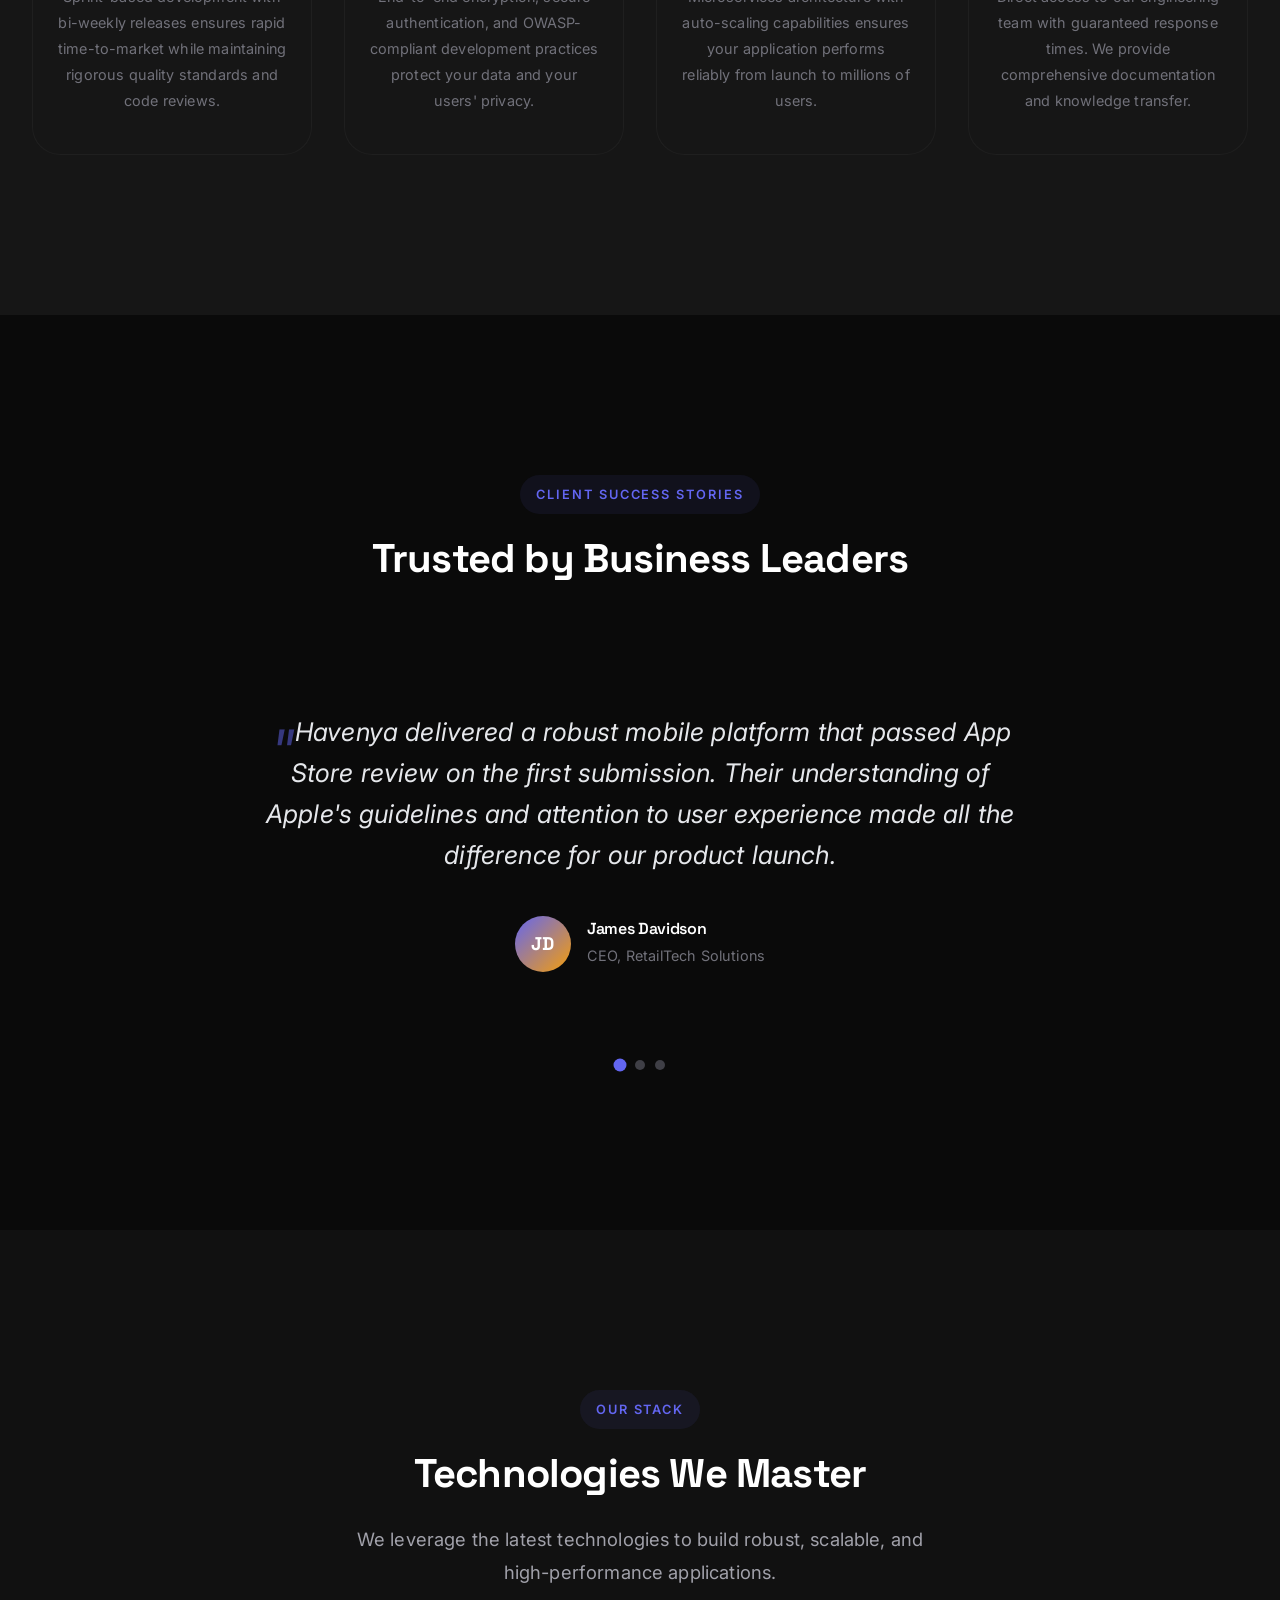
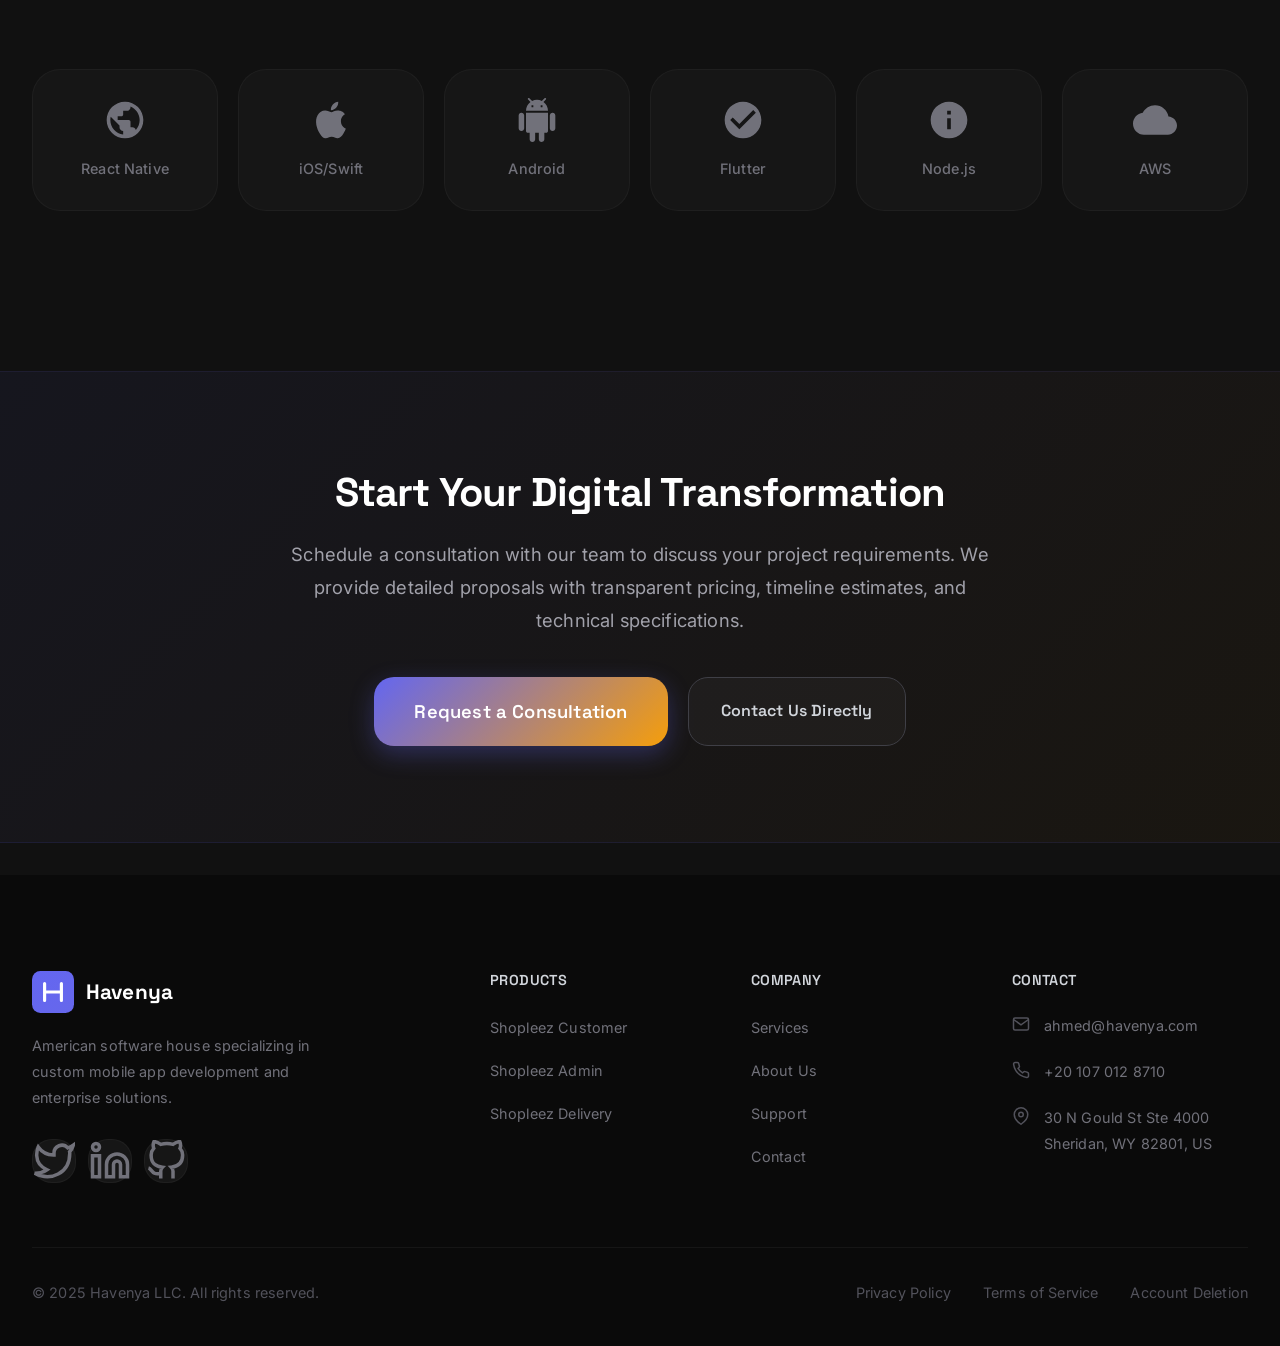
==== commit 216b36af: "Add Automation & AI Integration service - Add new service card for AI chatbots, workflow automation," ====
--- a/index.html
+++ b/index.html
@@ -261,6 +261,36 @@
             </li>
           </ul>
         </article>
+
+        <article class="service-card" data-animate>
+          <div class="service-icon">
+            <svg viewBox="0 0 24 24" fill="none" stroke="currentColor" stroke-width="2" aria-hidden="true">
+              <path d="M12 2a2 2 0 0 1 2 2c0 .74-.4 1.39-1 1.73V7h1a7 7 0 0 1 7 7h1a1 1 0 0 1 1 1v3a1 1 0 0 1-1 1h-1v1a2 2 0 0 1-2 2H5a2 2 0 0 1-2-2v-1H2a1 1 0 0 1-1-1v-3a1 1 0 0 1 1-1h1a7 7 0 0 1 7-7h1V5.73c-.6-.34-1-.99-1-1.73a2 2 0 0 1 2-2z"/>
+              <circle cx="7.5" cy="14.5" r="1.5"/>
+              <circle cx="16.5" cy="14.5" r="1.5"/>
+            </svg>
+          </div>
+          <h3 class="service-title">Automation &amp; AI Integration</h3>
+          <p class="service-description">Transform your business operations with intelligent automation solutions. We integrate cutting-edge AI technologies including machine learning models, natural language processing, and workflow automation to reduce manual tasks and drive efficiency.</p>
+          <ul class="service-features">
+            <li class="service-feature">
+              <svg viewBox="0 0 24 24" fill="none" stroke="currentColor" stroke-width="2" aria-hidden="true"><polyline points="20 6 9 17 4 12"/></svg>
+              AI Chatbots &amp; Virtual Assistants
+            </li>
+            <li class="service-feature">
+              <svg viewBox="0 0 24 24" fill="none" stroke="currentColor" stroke-width="2" aria-hidden="true"><polyline points="20 6 9 17 4 12"/></svg>
+              Workflow &amp; Process Automation
+            </li>
+            <li class="service-feature">
+              <svg viewBox="0 0 24 24" fill="none" stroke="currentColor" stroke-width="2" aria-hidden="true"><polyline points="20 6 9 17 4 12"/></svg>
+              OpenAI, Claude &amp; Custom LLM Integration
+            </li>
+            <li class="service-feature">
+              <svg viewBox="0 0 24 24" fill="none" stroke="currentColor" stroke-width="2" aria-hidden="true"><polyline points="20 6 9 17 4 12"/></svg>
+              Predictive Analytics &amp; Data Insights
+            </li>
+          </ul>
+        </article>
       </div>
     </div>
   </section>
--- a/css/styles.css
+++ b/css/styles.css
@@ -511,7 +511,7 @@
    ---------------------------------------- */
 .services-grid {
   display: grid;
-  grid-template-columns: repeat(3, 1fr);
+  grid-template-columns: repeat(2, 1fr);
   gap: 2rem;
 }
 
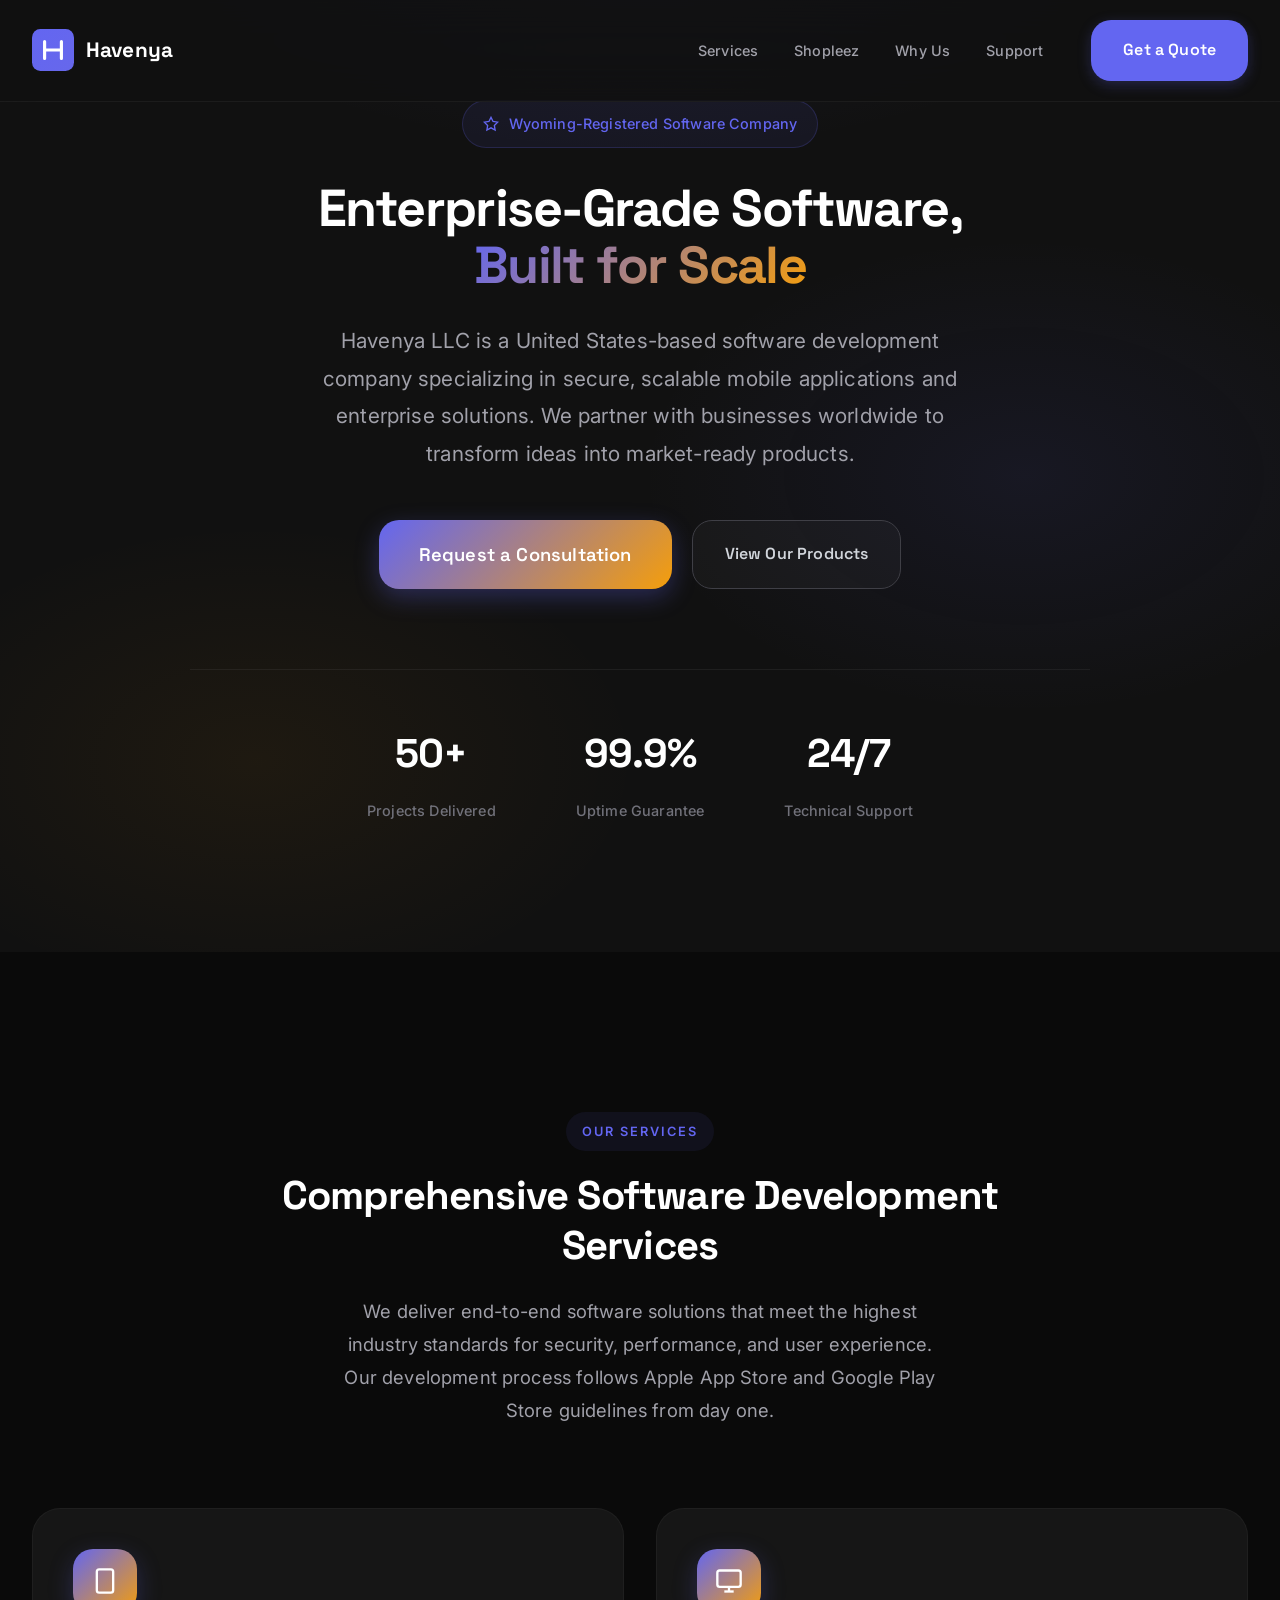
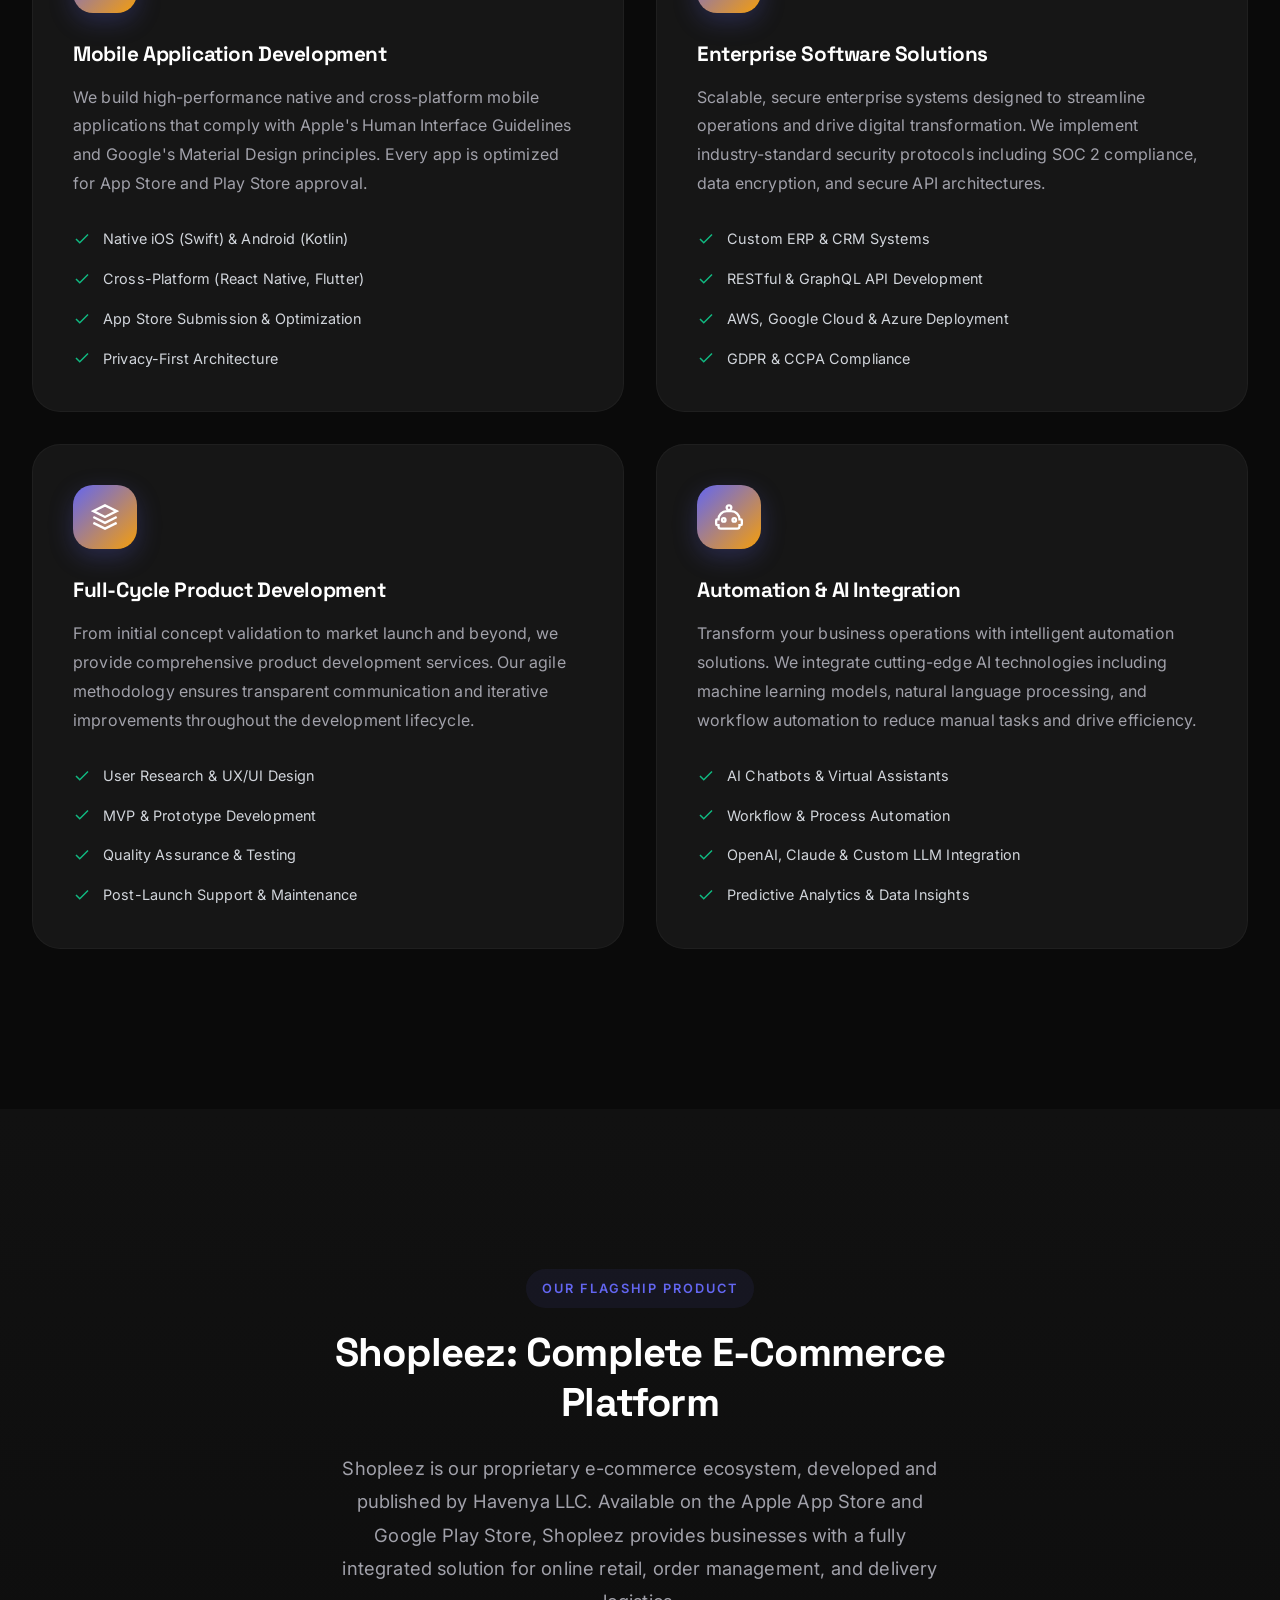
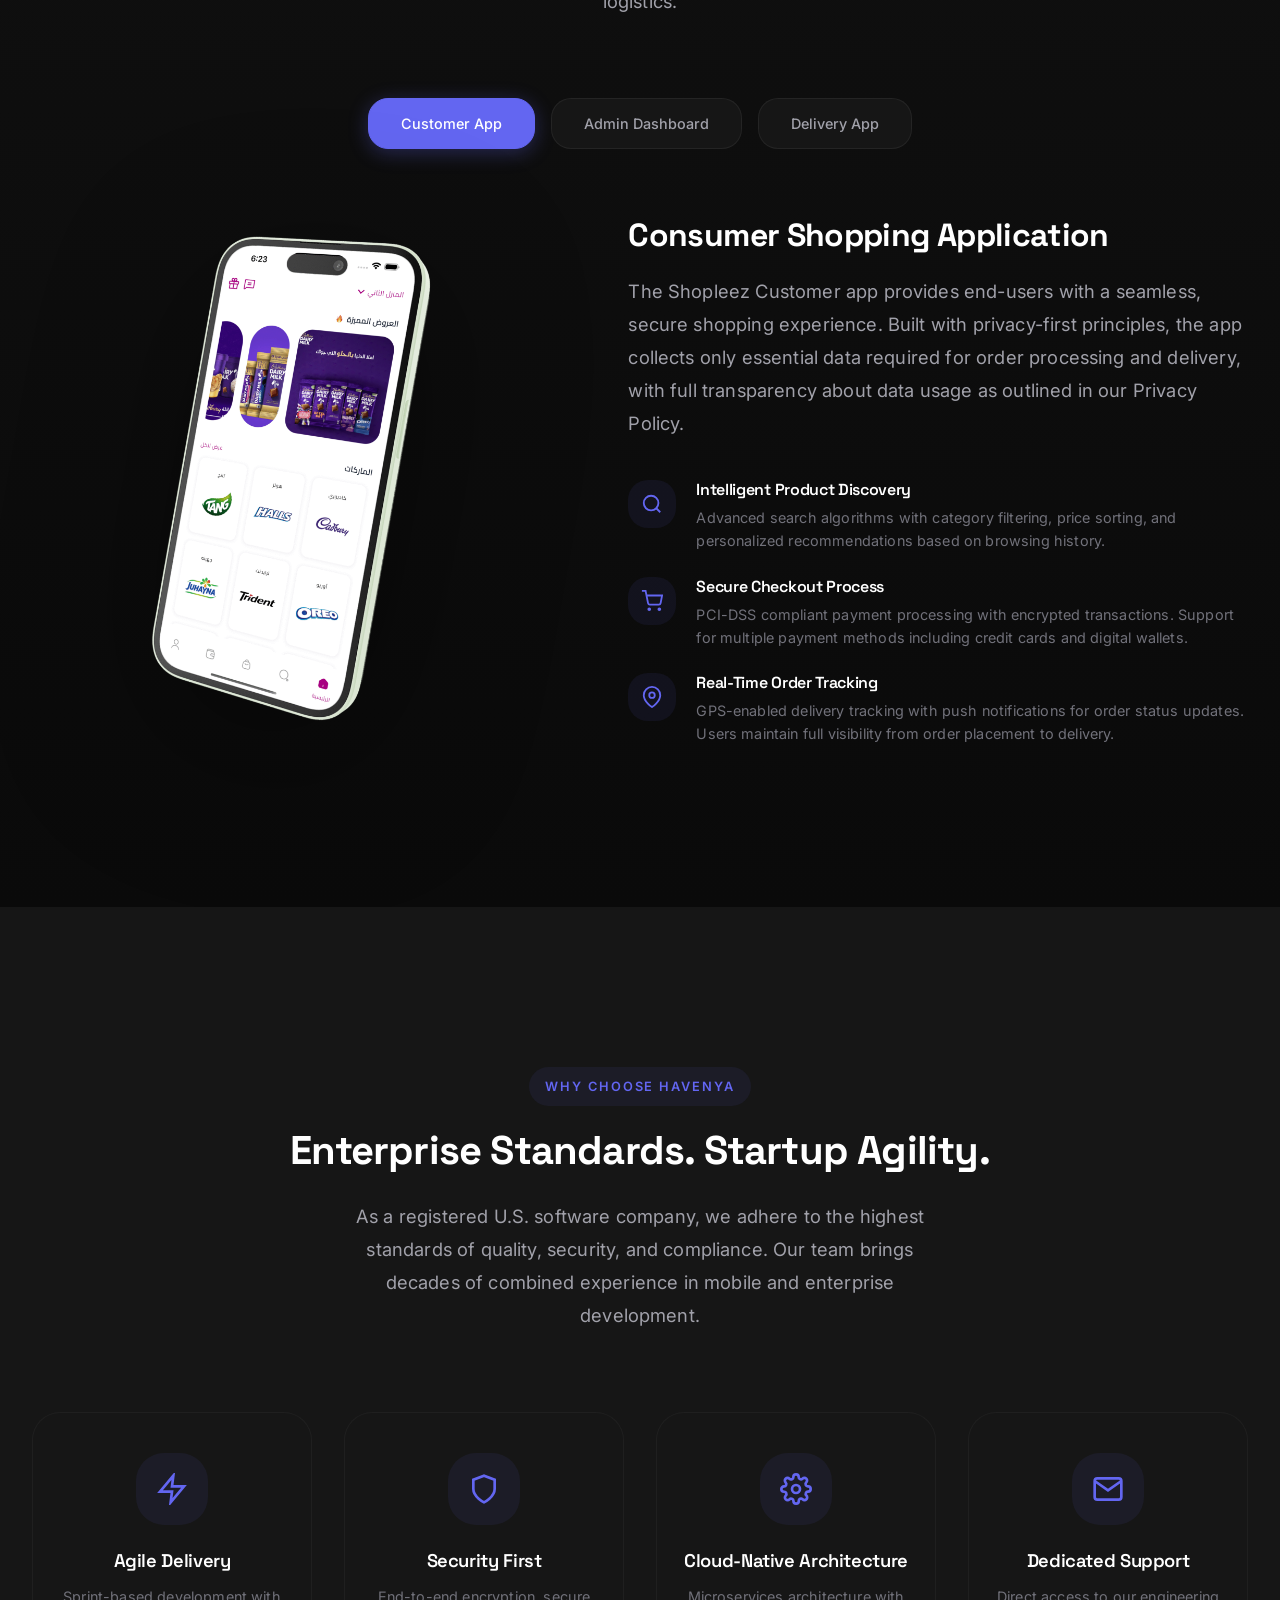
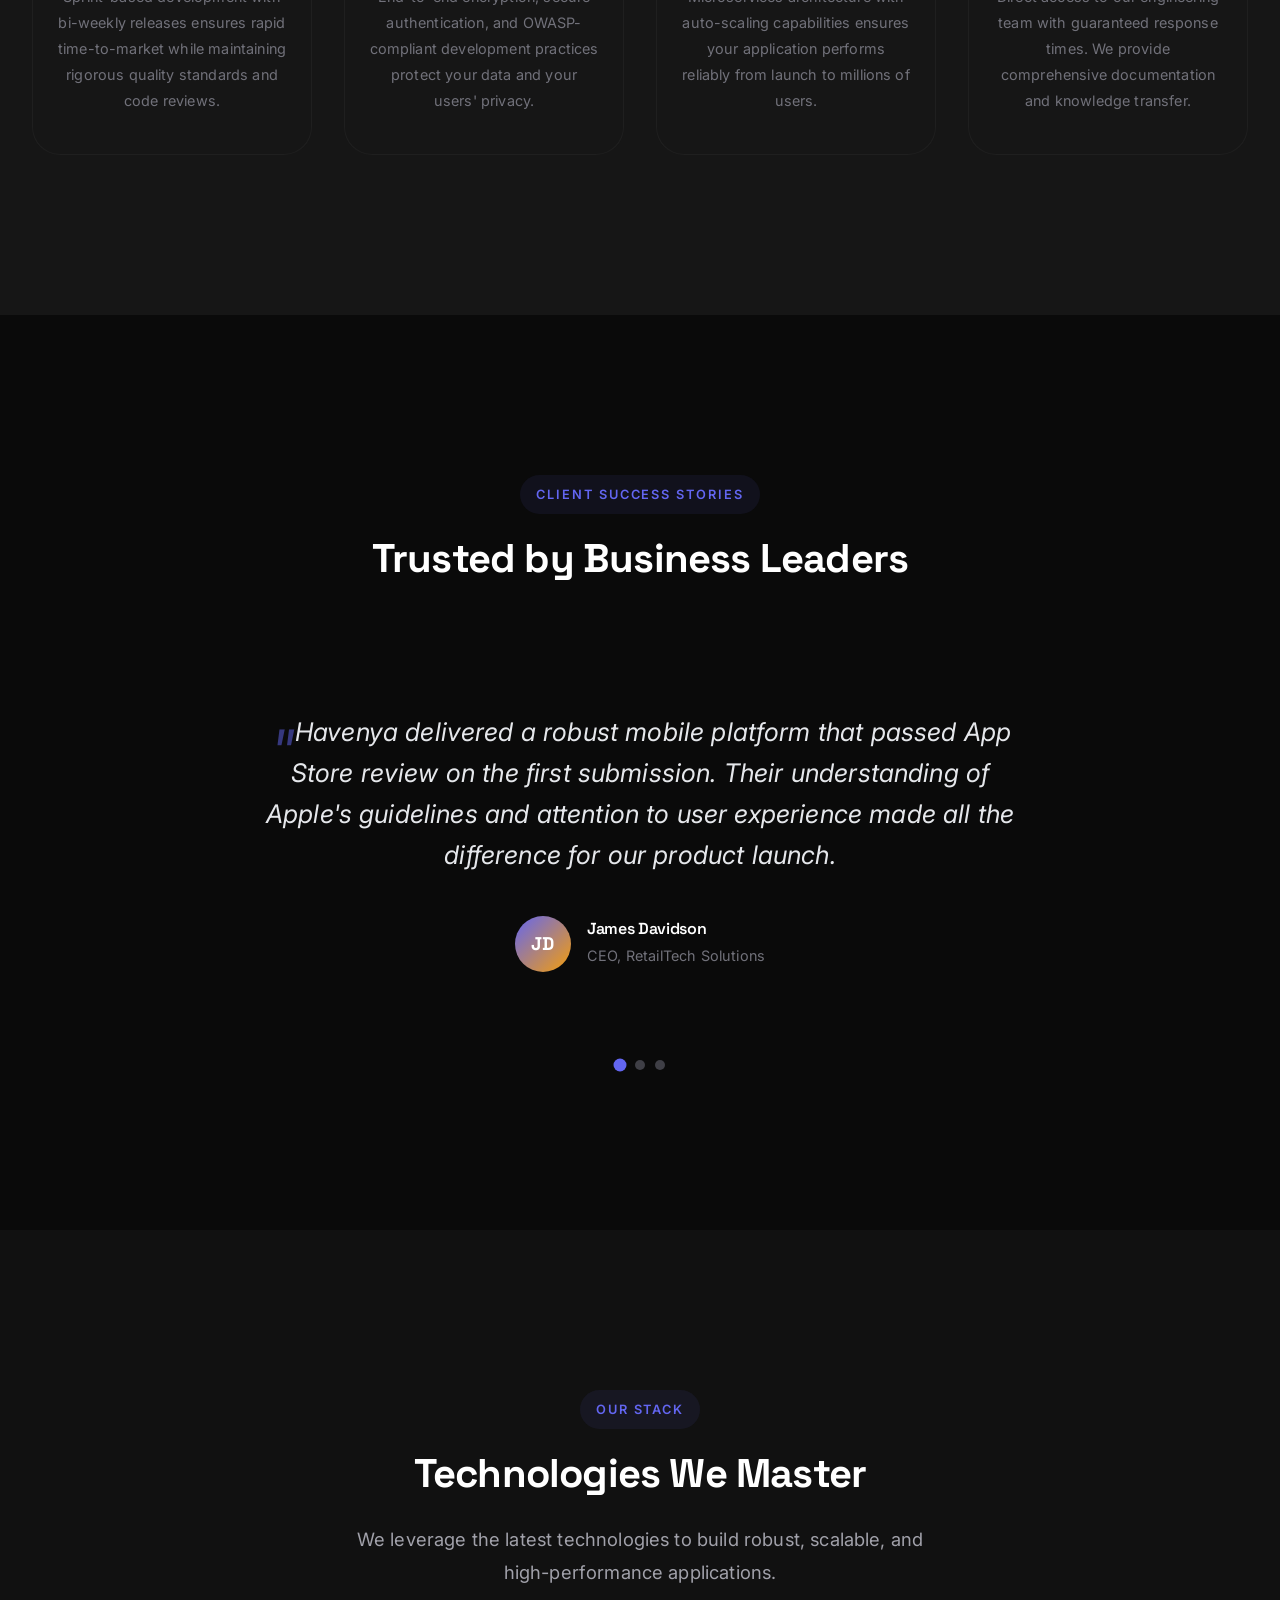
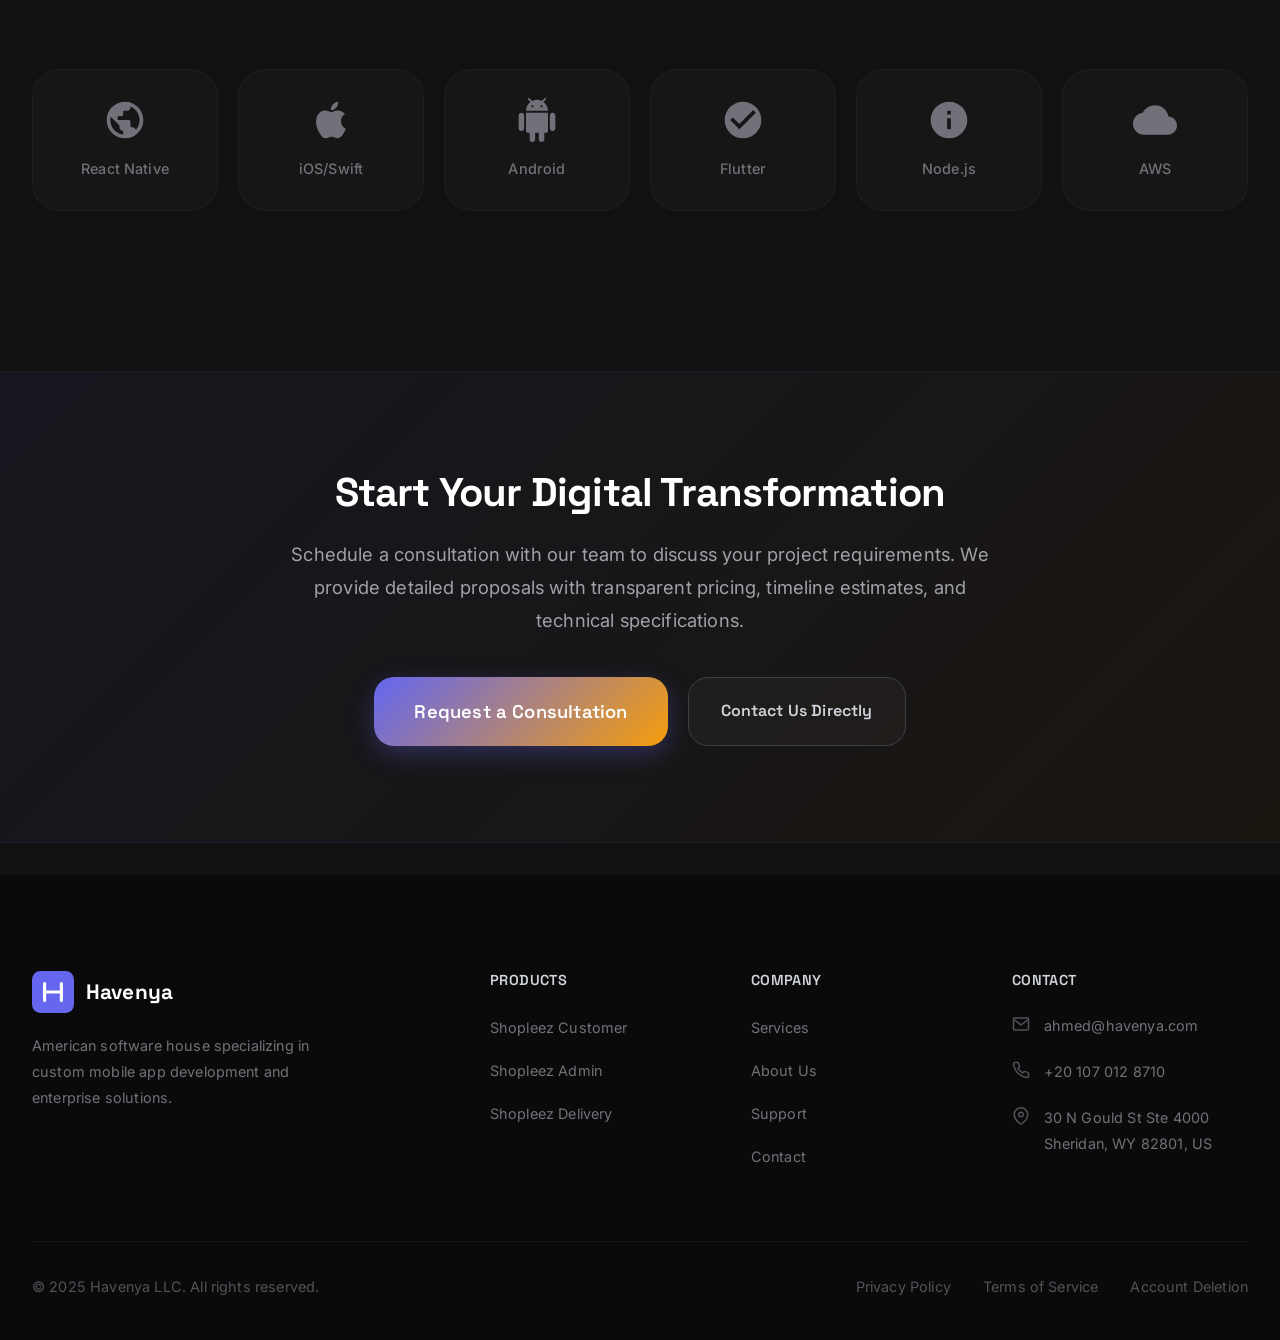
==== commit 09ddc81a: "Remove social media icons from footer" ====
--- a/index.html
+++ b/index.html
@@ -641,24 +641,6 @@
             Havenya
           </a>
           <p>American software house specializing in custom mobile app development and enterprise solutions.</p>
-          <div class="footer-social">
-            <a href="https://twitter.com/havenya" aria-label="Twitter" target="_blank" rel="noopener noreferrer">
-              <svg viewBox="0 0 24 24" fill="none" stroke="currentColor" stroke-width="2" aria-hidden="true">
-                <path d="M23 3a10.9 10.9 0 0 1-3.14 1.53 4.48 4.48 0 0 0-7.86 3v1A10.66 10.66 0 0 1 3 4s-4 9 5 13a11.64 11.64 0 0 1-7 2c9 5 20 0 20-11.5a4.5 4.5 0 0 0-.08-.83A7.72 7.72 0 0 0 23 3z"/>
-              </svg>
-            </a>
-            <a href="https://linkedin.com/company/havenya" aria-label="LinkedIn" target="_blank" rel="noopener noreferrer">
-              <svg viewBox="0 0 24 24" fill="none" stroke="currentColor" stroke-width="2" aria-hidden="true">
-                <path d="M16 8a6 6 0 0 1 6 6v7h-4v-7a2 2 0 0 0-2-2 2 2 0 0 0-2 2v7h-4v-7a6 6 0 0 1 6-6z"/>
-                <rect x="2" y="9" width="4" height="12"/><circle cx="4" cy="4" r="2"/>
-              </svg>
-            </a>
-            <a href="https://github.com/havenya" aria-label="GitHub" target="_blank" rel="noopener noreferrer">
-              <svg viewBox="0 0 24 24" fill="none" stroke="currentColor" stroke-width="2" aria-hidden="true">
-                <path d="M9 19c-5 1.5-5-2.5-7-3m14 6v-3.87a3.37 3.37 0 0 0-.94-2.61c3.14-.35 6.44-1.54 6.44-7A5.44 5.44 0 0 0 20 4.77 5.07 5.07 0 0 0 19.91 1S18.73.65 16 2.48a13.38 13.38 0 0 0-7 0C6.27.65 5.09 1 5.09 1A5.07 5.07 0 0 0 5 4.77a5.44 5.44 0 0 0-1.5 3.78c0 5.42 3.3 6.61 6.44 7A3.37 3.37 0 0 0 9 18.13V22"/>
-              </svg>
-            </a>
-          </div>
         </div>
 
         <div class="footer-column">
